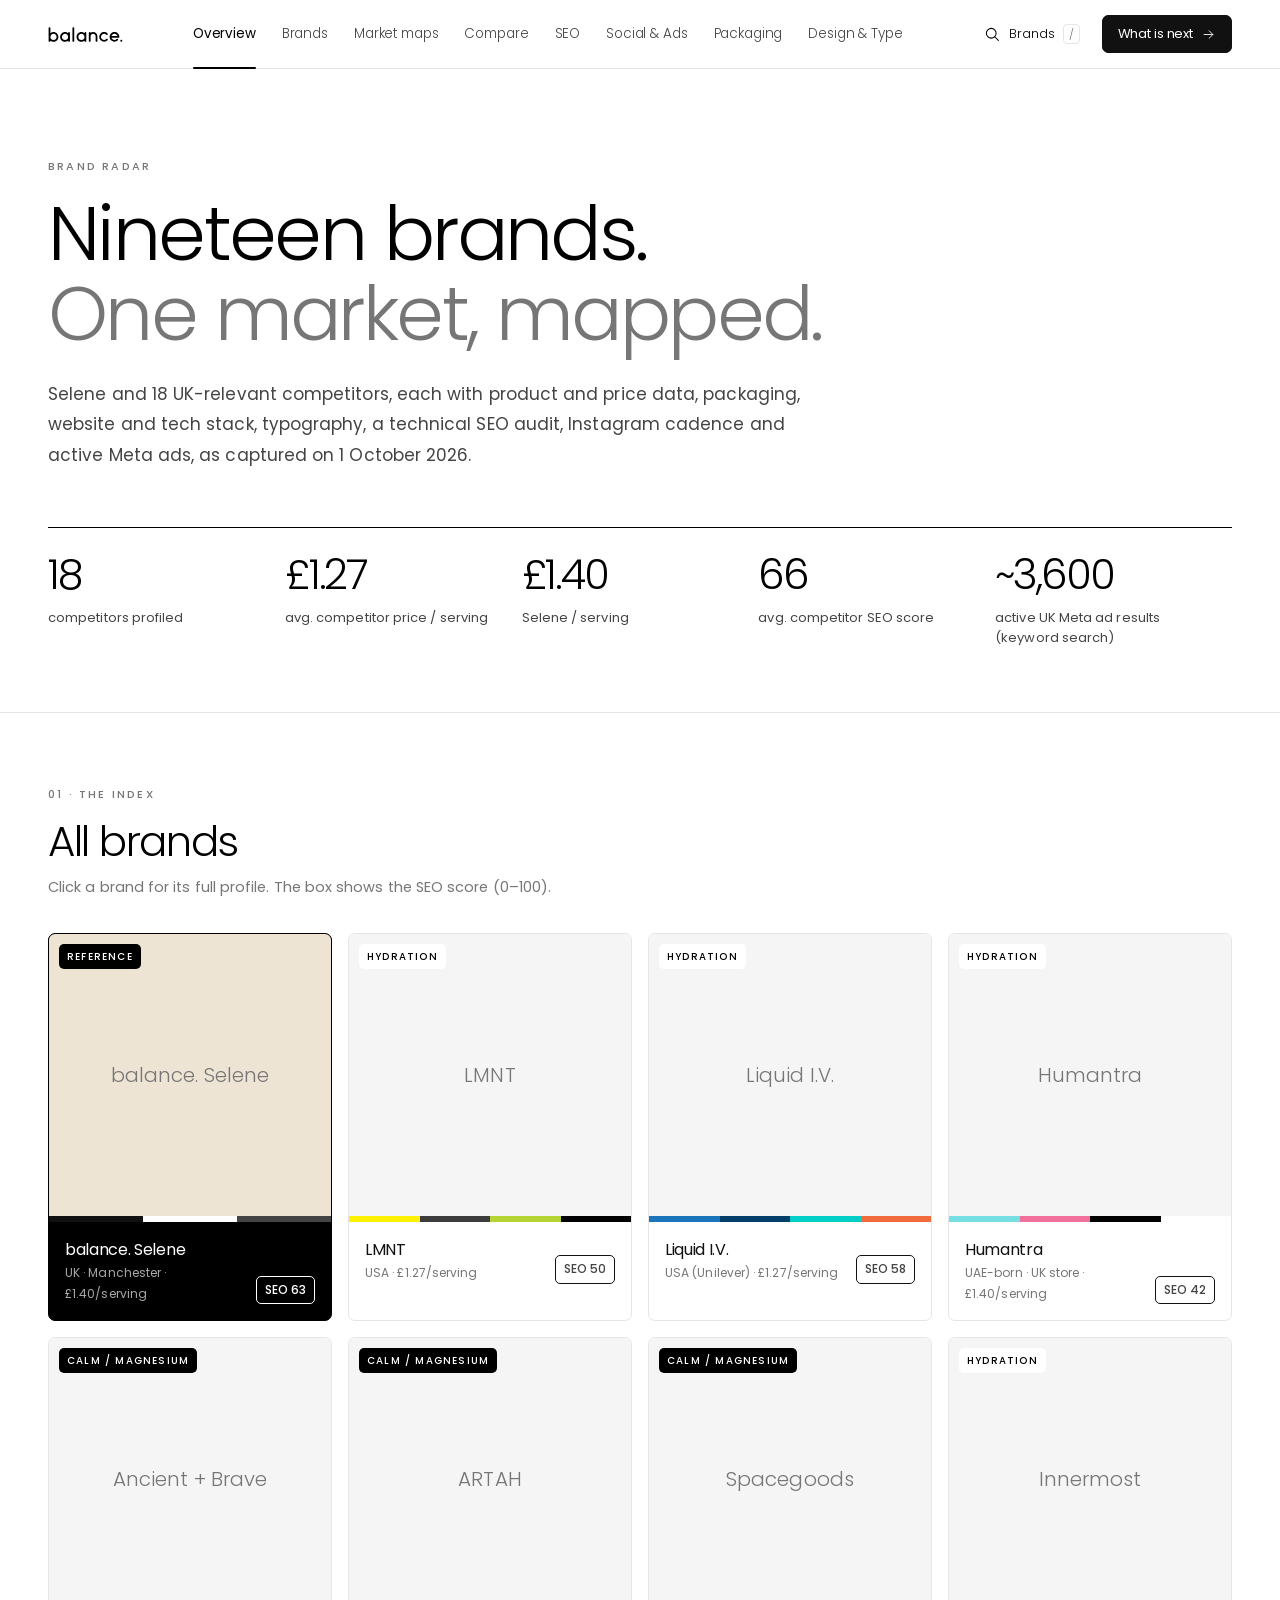
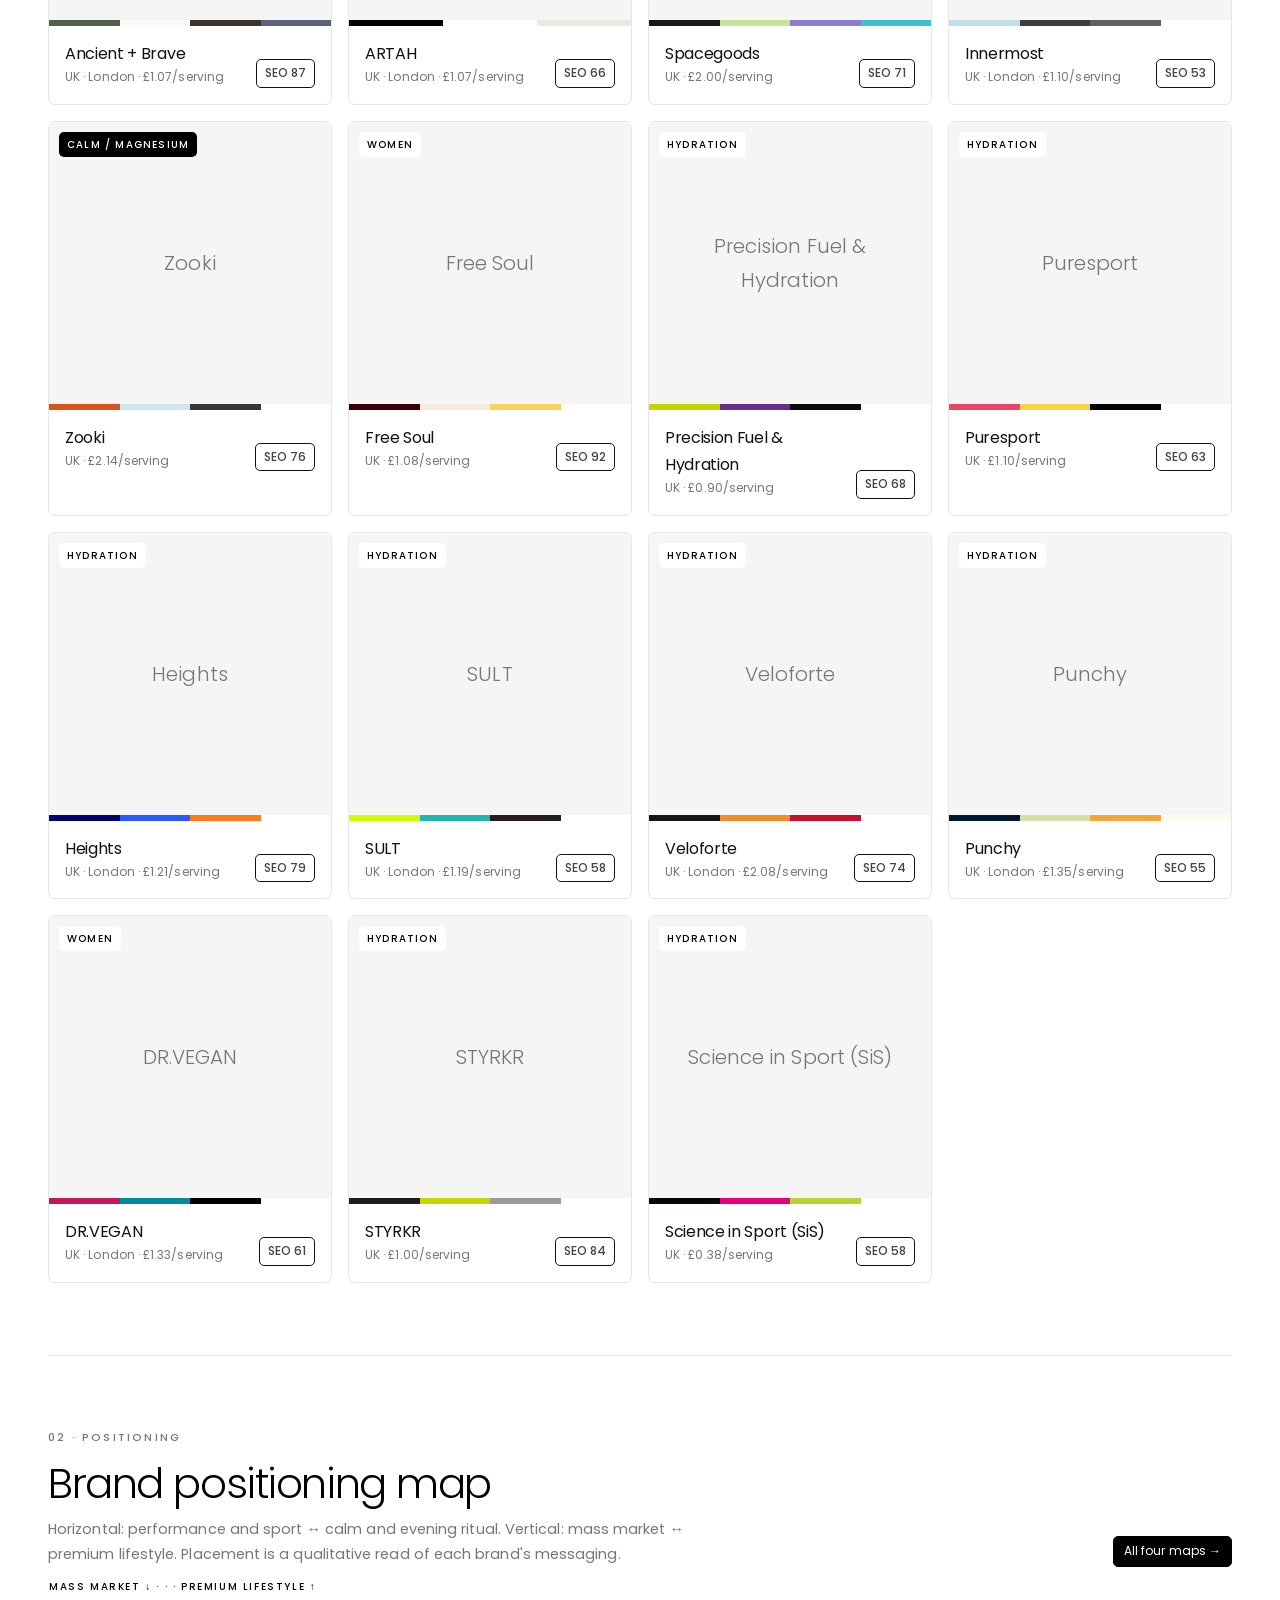
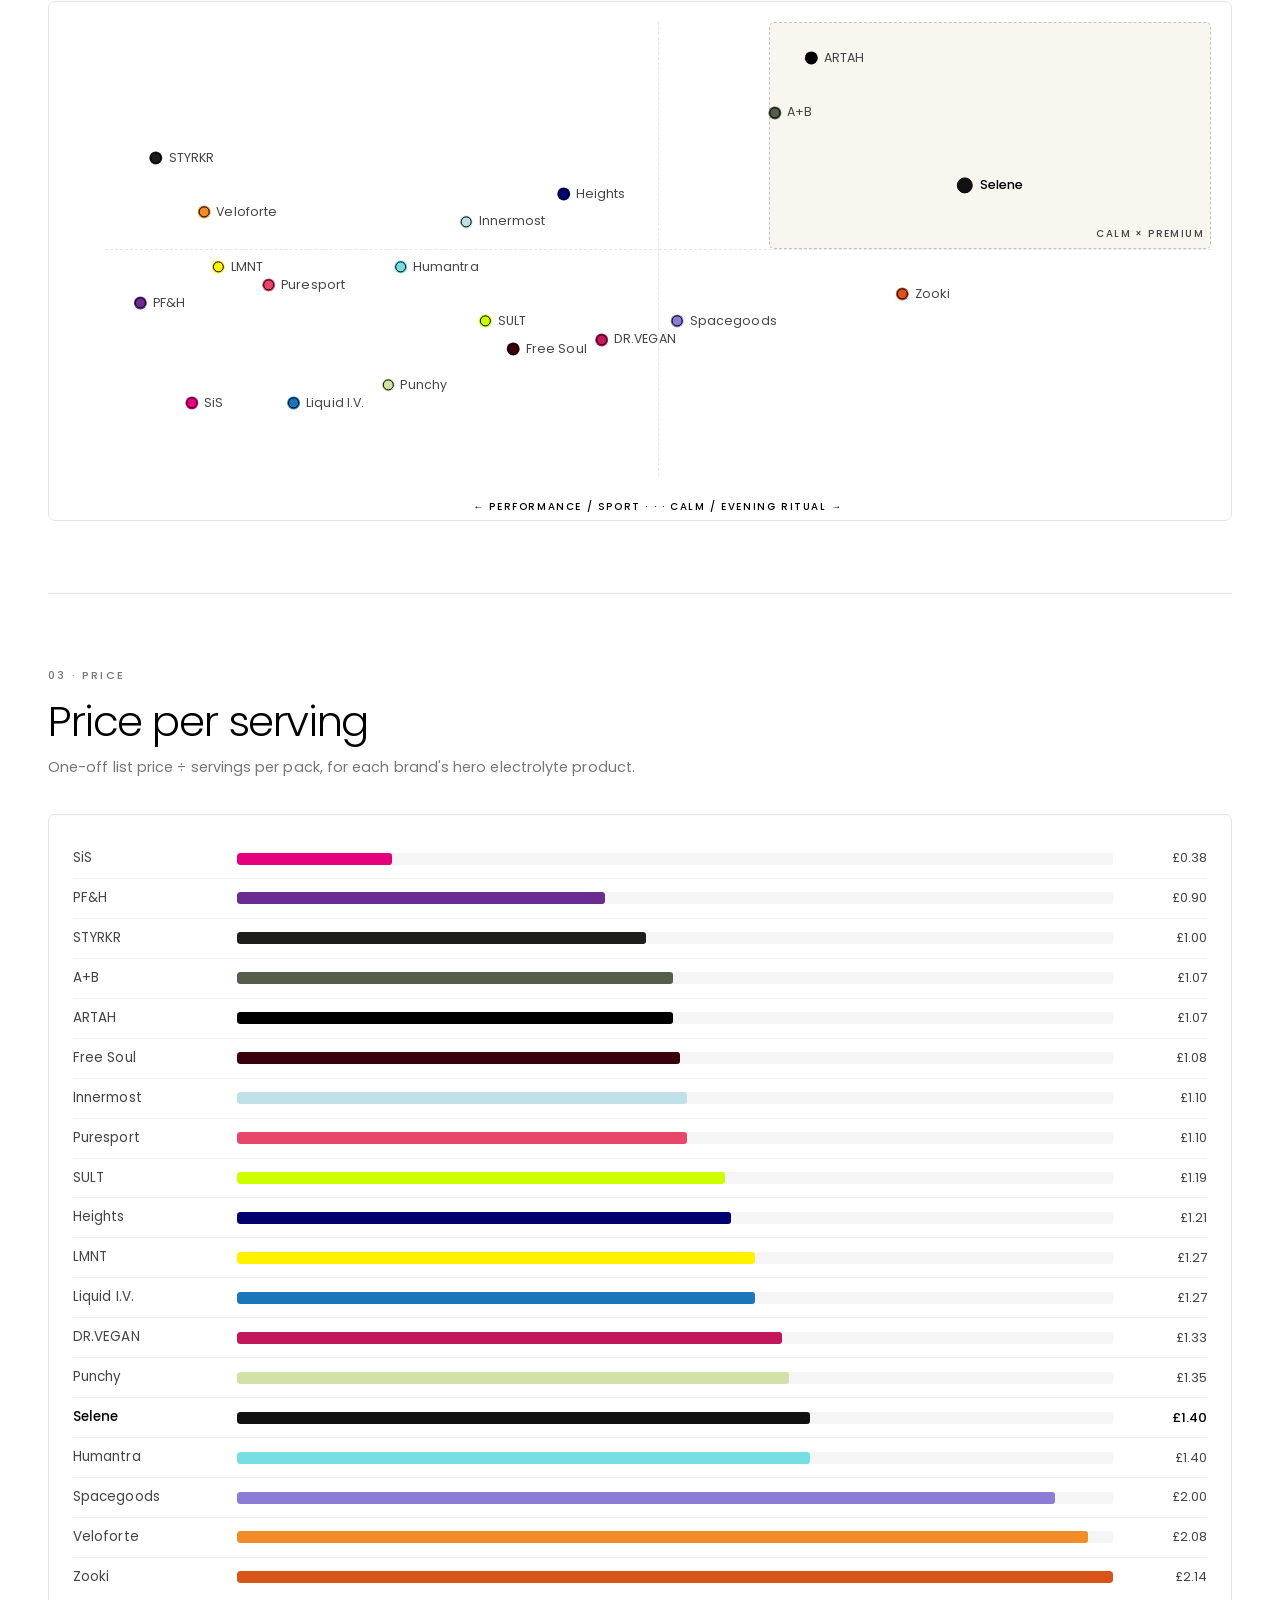
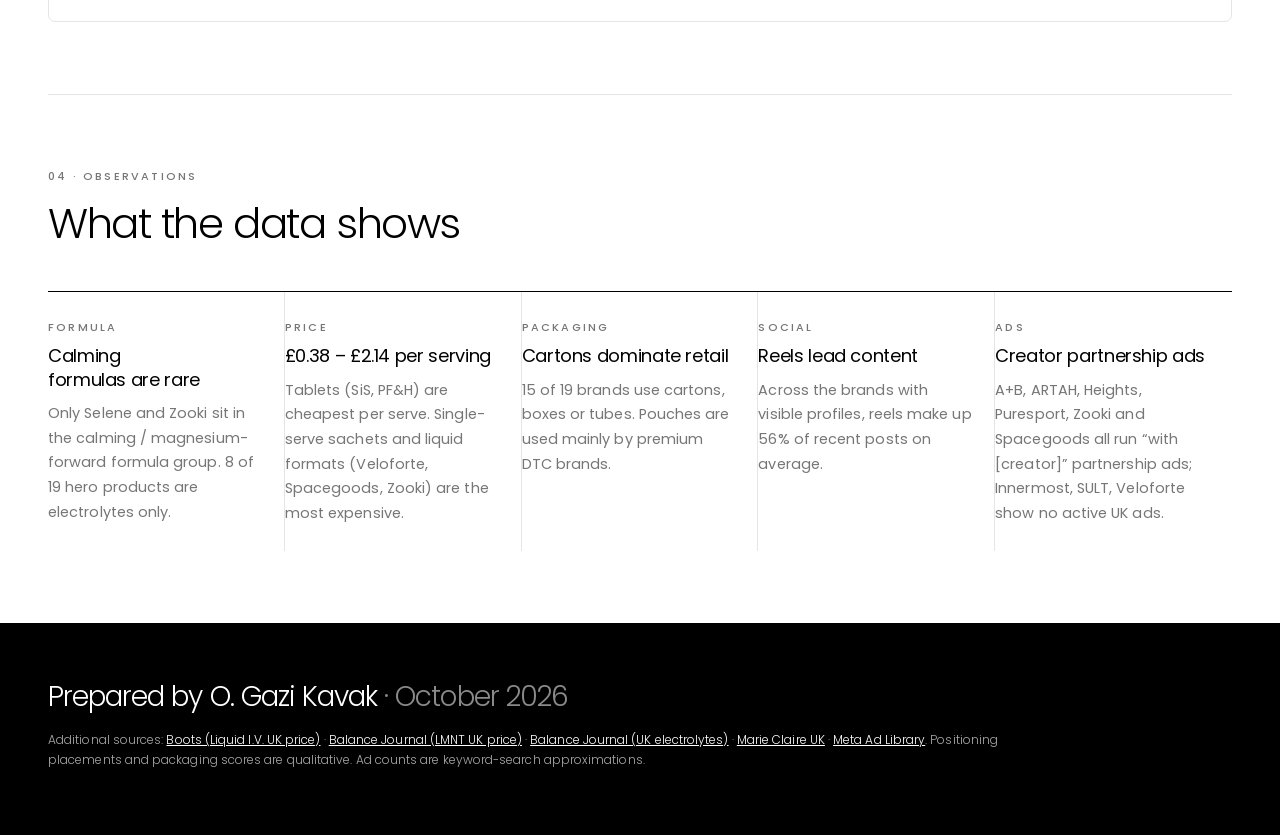
==== index.html @ 52334562 "Add files via upload" ====
<!doctype html>
<html lang="en">
<head>
<meta charset="utf-8">
<meta name="viewport" content="width=device-width, initial-scale=1">
<title>Brand Radar · balance.</title>
<meta name="description" content="Brand Radar: 19 UK electrolyte and calm brands profiled across product, price, packaging, SEO, social and design. Prepared by O. Gazi Kavak.">
<meta name="author" content="O. Gazi Kavak">
<meta name="robots" content="noindex,nofollow">
<meta name="theme-color" content="#000000">
<link rel="icon" href="data:image/svg+xml,%3Csvg xmlns='http://www.w3.org/2000/svg' viewBox='0 0 32 32'%3E%3Crect width='32' height='32' rx='7' fill='%23000'/%3E%3Ctext x='16' y='22' font-family='Poppins,Arial,sans-serif' font-size='17' font-weight='300' fill='%23fff' text-anchor='middle'%3Eb.%3C/text%3E%3C/svg%3E">
<link rel="preconnect" href="https://fonts.googleapis.com">
<link rel="preconnect" href="https://fonts.gstatic.com" crossorigin>
<link href="https://fonts.googleapis.com/css2?family=Inter+Tight:wght@300;400;500;600;700&family=JetBrains+Mono:wght@400;600&family=Fraunces:opsz,wght@9..144,300;9..144,400&family=Poppins:wght@300;400;500;600&family=Montserrat:wght@800&family=Inter:wght@300;400;700&family=Space+Mono:wght@700&family=Asul&family=Nunito+Sans:wght@400&family=Space+Grotesk:wght@400;600&family=Work+Sans:wght@400&family=Bebas+Neue&family=Figtree:wght@400;700&family=DM+Sans:wght@400&family=Archivo:wght@800&family=Outfit:wght@600&family=Arima:wght@700&display=swap" rel="stylesheet">
<link rel="stylesheet" href="site.css">
</head>
<body>
<div class="top"><div class="wrap">
  <a class="logo" href="#/" aria-label="balance. Brand Radar"><svg class="blogo" viewBox="0 0 107 30" xmlns="http://www.w3.org/2000/svg" role="img" aria-label="balance."><g fill="currentColor"><path d="M14.84,18.46c0,3.85-3.13,6.98-6.98,6.98-1.68,0-3.22-.6-4.43-1.59v.31c0,.7-.57,1.28-1.28,1.28s-1.28-.57-1.28-1.28v-5.7h0V5.84c0-.7.57-1.27,1.28-1.27s1.28.57,1.28,1.27v7.23c1.2-.99,2.75-1.59,4.43-1.59,3.85,0,6.98,3.13,6.98,6.98ZM12.29,18.46c0-2.44-1.99-4.43-4.430-4.43s-4.42,1.98-4.43,4.42h0c0,2.45,1.99,4.43,4.43,4.43s4.43-1.99,4.43-4.43Z"/><path d="M31.34,18.46s0,0,0,0v5.69c0,.7-.57,1.28-1.28,1.28s-1.27-.57-1.27-1.28v-.31c-1.21.99-2.75,1.59-4.43,1.59-3.85,0-6.98-3.13-6.98-6.98s3.13-6.98,6.98-6.98c1.68,0,3.22.6,4.42,1.59v-.31c0-.7.57-1.28,1.28-1.28s1.28.57,1.28,1.28v5.69h0ZM28.79,18.45c0-2.44-1.99-4.42-4.42-4.42s-4.43,1.98-4.43,4.43,1.99,4.43,4.43,4.43,4.42-1.98,4.42-4.42h0Z"/><path d="M37.48,5.86v18.3c0,.71-.57,1.28-1.28,1.28s-1.28-.57-1.28-1.28V5.86c0-.7.57-1.28,1.28-1.28s1.28.57,1.28,1.28Z"/><path d="M54.73,18.46s0,0,0,0v5.69c0,.7-.57,1.28-1.27,1.28s-1.28-.57-1.28-1.28v-.31c-1.21.99-2.75,1.59-4.43,1.59-3.85,0-6.98-3.13-6.98-6.98s3.13-6.98,6.98-6.98c1.68,0,3.22.6,4.42,1.59v-.31c0-.7.57-1.28,1.28-1.28s1.28.57,1.28,1.28v5.69h0ZM52.18,18.45c0-2.44-1.99-4.42-4.42-4.42s-4.43,1.98-4.43,4.43,1.99,4.43,4.43,4.43,4.42-1.98,4.42-4.42h0Z"/><path d="M70.6,17.62v6.54c0,.7-.57,1.28-1.28,1.28s-1.27-.57-1.27-1.28v-6.54c0-1.98-1.61-3.59-3.59-3.59s-3.59,1.61-3.59,3.59v6.54c0,.71-.57,1.28-1.28,1.28s-1.280-.57-1.28-1.28v-11.4c0-.7.57-1.27,1.28-1.27s1.21.52,1.27,1.18c1.01-.74,2.25-1.18,3.6-1.18,3.39,0,6.14,2.75,6.14,6.14Z"/><path d="M85.08,23.39c-1.36,1.36-3.15,2.04-4.93,2.04s-3.57-.68-4.93-2.04c-2.72-2.72-2.72-7.15,0-9.87,1.32-1.32,3.07-2.04,4.93-2.04s3.62.73,4.93,2.05c.5.5.5,1.31,0,1.8-.5.5-1.31.5-1.8,0-.84-.84-1.95-1.3-3.13-1.3s-2.29.46-3.13,1.3c-1.73,1.73-1.73,4.53,0,6.26s4.53,1.73,6.26,0c.5-.5,1.3-.5,1.8,0s.5,1.31,0,1.8Z"/><path d="M101.96,18.46c0,.7-.57,1.28-1.27,1.28h-9.94c.2.68.57,1.32,1.11,1.85,1.73,1.73,4.53,1.73,6.26,0,.5-.5,1.3-.5,1.8,0,.5.5.5,1.3,0,1.8-1.36,1.36-3.15,2.04-4.93,2.04s-3.57-.68-4.93-2.04c-1.33-1.33-2.01-3.08-2.04-4.83,0-.03,0-.07,0-.1s0-.07,0-.1c.03-1.75.71-3.5,2.04-4.83,2.72-2.72,7.15-2.72,9.87,0,1.32,1.32,2.04,3.07,2.04,4.93ZM99.23,17.19c-.21-.69-.58-1.33-1.11-1.85-1.73-1.73-4.53-1.73-6.26,0-.54.54-.9,1.18-1.11,1.85h8.48Z"/><path d="M103.35,24.01c0-.76.62-1.380,1.38-1.38s1.38.62,1.38,1.38-.62,1.38-1.38,1.38-1.38-.62-1.38-1.38Z"/></g></svg></a>
  <nav class="menu" id="menu">
    <a href="#/" data-r="home">Overview</a>
    <a href="#/brands" data-r="brands">Brands</a>
    <a href="#/maps" data-r="maps">Market maps</a>
    <a href="#/compare" data-r="compare">Compare</a>
    <a href="#/seo" data-r="seo">SEO</a>
    <a href="#/social" data-r="social">Social &amp; Ads</a>
    <a href="#/packaging" data-r="packaging">Packaging</a>
    <a href="#/design" data-r="design">Design &amp; Type</a>
    <div class="mfoot"><a class="mfind" href="seo-report.html">What is next<svg viewBox="0 0 24 24" fill="none" stroke="currentColor" stroke-width="1.4" stroke-linecap="round" stroke-linejoin="round" aria-hidden="true"><path d="M5 12h14M13 6l6 6-6 6"/></svg></a><p>Prepared by O. Gazi Kavak</p></div>
  </nav>
  <div class="tools">
    <button class="ib" id="findbtn" type="button" aria-label="Find a brand" aria-expanded="false" aria-controls="finder"><svg viewBox="0 0 24 24" fill="none" stroke="currentColor" stroke-width="1.4" stroke-linecap="round" aria-hidden="true"><circle cx="11" cy="11" r="6.5"/><path d="M16 16l4.5 4.5"/></svg><span class="lbl">Brands</span><kbd>/</kbd></button>
    <a class="wn" href="seo-report.html">What is next<svg viewBox="0 0 24 24" fill="none" stroke="currentColor" stroke-width="1.4" stroke-linecap="round" stroke-linejoin="round" aria-hidden="true"><path d="M5 12h14M13 6l6 6-6 6"/></svg></a>
    <button class="ib burger" id="burger" type="button" aria-label="Open menu" aria-expanded="false" aria-controls="menu"><svg class="l" viewBox="0 0 24 24" fill="none" stroke="currentColor" stroke-width="1.4" stroke-linecap="round" aria-hidden="true"><path d="M4 7h16M4 12h16M4 17h16"/></svg><svg class="x" viewBox="0 0 24 24" fill="none" stroke="currentColor" stroke-width="1.4" stroke-linecap="round" aria-hidden="true"><path d="M6 6l12 12M18 6L6 18"/></svg></button>
  </div>
  <div class="finder" id="finder" role="dialog" aria-label="Find a brand" hidden>
    <div class="q"><svg viewBox="0 0 24 24" fill="none" stroke="currentColor" stroke-width="1.4" stroke-linecap="round" aria-hidden="true"><circle cx="11" cy="11" r="6.5"/><path d="M16 16l4.5 4.5"/></svg><input id="findq" type="search" placeholder="Find a brand" autocomplete="off" spellcheck="false" aria-label="Brand name"></div>
    <ul id="findlist"></ul>
  </div>
</div></div>
<main id="app"></main>
<footer class="foot"><div class="wrap">
  <p class="credit" style="margin-top:0">Prepared by O. Gazi Kavak <span>· October 2026</span></p>
  <p style="margin:14px 0 0;color:#aaa;max-width:960px;font-size:12px">Additional sources: <a href="https://www.boots.com/liquid-i-v-hydration-multiplier-electrolyte-powder-mix-tropical-punch-15-sachets-10361502" target="_blank" rel="noopener">Boots (Liquid I.V. UK price)</a> · <a href="https://balancejournal.co/wellness/lmnt-review-uk" target="_blank" rel="noopener">Balance Journal (LMNT UK price)</a> · <a href="https://balancejournal.co/wellness/best-electrolytes-uk" target="_blank" rel="noopener">Balance Journal (UK electrolytes)</a> · <a href="https://www.marieclaire.co.uk/life/health-fitness/electrolytes-benefits" target="_blank" rel="noopener">Marie Claire UK</a> · <a href="https://www.facebook.com/ads/library/" target="_blank" rel="noopener">Meta Ad Library</a>. Positioning placements and packaging scores are qualitative. Ad counts are keyword-search approximations.</p>
</div></footer>
<script>
const BRANDS = [
{
 id:"selene", me:true, name:"balance. Selene", short:"Selene", origin:"UK · Manchester", site:"beinbalance.uk", url:"https://beinbalance.uk/products/selene",
 cats:["calm","women"], tier:"Premium lifestyle", tagline:"Helping you be in balance through your mind, body and nutrition.",
 positioning:"A calming electrolyte: five minerals plus magnesium, L-glycine, chamomile and blue passionflower. Sold alongside lifestyle merch and a Manchester community membership (balanceclub).",
 audience:"Women 22–40, gym, pilates and run-club regulars in Manchester and across the UK who want recovery and better evenings.",
 product:"Selene Electrolytes", flavours:["Summer Berry"], format:"6 g sachets in a stand-up pouch",
 price:28.00, servings:20, subPrice:22.40, subNote:"Subscribe & save 20% (every 2, 4 or 8 weeks). Free delivery on subscriptions.",
 entry:"No trial pack",
 formula:["Magnesium bisglycinate 135 mg","L-glycine 1,250 mg","Chamomile extract 800 mg","Blue passionflower extract 200 mg","Pink Himalayan salt, potassium chloride, calcium bisglycinate"],
 claims:["Vegan","Gluten-free","Non-GMO","Made in the UK","No artificial flavours","No salty aftertaste"],
 sweetener:"Not stated on page",
 img:"https://cdn.shopify.com/s/files/1/0950/1022/6523/files/front_pouch3.png?width=900",
 pack:"Matte black stand-up pouch with a small white lowercase “balance.” wordmark. Monochrome, minimal, single SKU. Elegant but close to ARTAH's black pouch on shelf and in feeds.",
 packTags:["Pouch","Black","Minimal","Single flavour"],
 webTone:"Clean white storefront, black “Subscribe & Save” CTA, lifestyle photography, community (balanceclub) and blog content. Everything set in Poppins.",
 palette:["#111111","#FFFFFF","#444444"],
 fh:{real:"Poppins",prev:"Poppins",w:600,lic:"Google Fonts (free)"}, fb:{real:"Poppins",prev:"Poppins",w:400,lic:"Google Fonts (free)"},
 platform:"Shopify", apps:["Klaviyo","Judge.me","Gorgias","Rebuy","Growave","Tidio","GTM","TikTok pixel","Pinterest tag","Klarna","Shop Pay"],
 social:["Instagram @balanceclubuk","TikTok @balanceclubuk"],
 nav:["Products","balanceclub."], offers:["Subscribe & Save","Sign up to get 20% OFF","Free delivery on subscription orders"],
 x:80,y:64,
 seo:{
  home:{title:"balance. – Balance",desc:"Helping you be in balance through your mind, body and nutrition. Shop Selene Electrolytes, premium bottles and accessories at balance.",h1:[""],h2n:9,canonical:true,og:3,tw:true,ld:[],hreflang:[],lang:"en",img:102,alt:3,words:640},
  pdp:{url:"/products/selene",title:"Selene Electrolytes – Balance",desc:"Selene is a one of a kind electrolyte mineral blend with chamomile, blue passionflower, magnesium and l-glycine.  Each sachet provides you with essential minerals along with chamomile and blue passionflower. Our key ingredient, magnesium, supports your nervous system, recovery, and electrolyte balance.  Made in the UK",h1:["Selene Electrolytes"],h2n:11,ld:["Product"],rating:null,faq:false,img:111,alt:0,words:2351},
  sitemap:{products:10,collections:2,pages:38,blog:107}, blogPaths:["/blogs/articles"]
 },
 well:["107 blog URLs (more than Humantra, LMNT or Spacegoods)","Perfect image alt coverage on the product page","Product schema present","Distinct formula story (calm and evening)"],
 weak:["Homepage title is just “balance. – Balance”: no keyword","Homepage H1 is empty","Product meta description is around 310 characters (gets cut at about 155)","No review stars in schema, so no star ratings in Google","No FAQ schema, no Organization schema"]
},
{
 id:"lmnt", name:"LMNT", short:"LMNT", origin:"USA", site:"drinklmnt.com", url:"https://drinklmnt.com/products/lmnt-recharge-electrolyte-drink",
 cats:["hydration"], tier:"Performance / keto", tagline:"Everything you need & nothing you don't.",
 positioning:"Zero-sugar, high-sodium (1,000 mg) electrolyte mix born in the keto/paleo and endurance community. Science-led, myth-busting tone (“More salt, not less”).",
 audience:"Low-carb eaters, endurance athletes, sauna and fasting crowd; skews male, data-driven.",
 product:"LMNT Recharge", flavours:["Citrus Salt","Raw Unflavoured","Watermelon Salt","Raspberry Salt","Orange Salt","Lemon Habanero","Mango Chili","Chocolate Salt","Grapefruit Salt"], format:"Stick packs in a carton (30 count)",
 price:37.99, servings:30, subPrice:null, subNote:"UK: sold via Amazon UK and Healf (no UK storefront). US: $45 / 30, subscription available.",
 entry:"Free sample pack (pay shipping), US promotions",
 formula:["Sodium 1,000 mg","Potassium 200 mg","Magnesium 60 mg"],
 claims:["Zero sugar","No artificial ingredients","Keto / paleo friendly","Gluten-free"],
 sweetener:"Stevia (flavoured versions)",
 img:"https://res.cloudinary.com/drinklmnt/image/upload/f_auto,q_auto,w_900/v1759900501/lmnt-citrus-salt-30ct-box_ux0v3u.webp",
 pack:"Charcoal-grey carton with stick packs. The front is a data panel with huge mg figures for sodium, potassium and magnesium. Each flavour gets one neon accent. Reads like a lab product, not a lifestyle one.",
 packTags:["Carton","Stick packs","Data-led","Flavour-coded"],
 webTone:"Bold Gotham headlines, neon-yellow “Get Yours” CTA, education first (Our Story, Formulation, Science, Recipes). Headless custom build.",
 palette:["#FFF200","#3C3C3C","#B5D334","#000000"],
 fh:{real:"Gotham SSm Bold",prev:"Montserrat",w:800,lic:"Licensed (Hoefler&Co)",sim:true}, fb:{real:"Inter",prev:"Inter",w:400,lic:"Google Fonts (free)"},
 platform:"Custom / headless", apps:["Klaviyo","Recharge","GTM"],
 social:["Instagram @drinklmnt","X @drinklmnt","Facebook"],
 nav:["Our Story","Formulation","Science","Recipes","Get Yours"], offers:["Free sample pack (US)"],
 x:12,y:46,
 seo:{
  home:{title:"LMNT | Zero Sugar Electrolytes | Paleo-Keto Friendly Hydration",desc:"An electrolyte drink mix with everything you need & nothing you don't. No sugar. No artificial ingredients. No fillers. LMNT kickstarts your day, suppor...",h1:[],h2n:10,canonical:true,og:2,tw:false,ld:["Organization"],hreflang:[],lang:"en",img:49,alt:2,words:601},
  pdp:{url:"/products/lmnt-recharge-electrolyte-drink",title:"LMNT - The Best Electrolyte Drink Mix Ever | Zero Sugar Electrolytes | Paleo-Keto Friendly Hydration",desc:"A tasty electrolyte drink mix with everything you need and nothing you don't... yes, that means lots of salt and zero sugar.",h1:["LMNT Zero-Sugar Electrolytes"],h2n:3,ld:["BreadcrumbList","Organization","Product"],rating:null,faq:false,img:22,alt:15,words:805},
  sitemap:{products:null,collections:null,pages:null,blog:null,total:17}, blogPaths:[]
 },
 well:["Keyword-rich homepage title (zero sugar, electrolytes, keto)","Product + Breadcrumb schema","Huge brand search demand and press coverage, so off-page authority does the work"],
 weak:["No H1 on homepage","Product title is 99 characters (cut in Google)","Homepage meta description truncated with “...” in the source","Only 17 URLs in sitemap.xml, so a thin indexable footprint","No UK site, so no UK-specific ranking signals"]
},
{
 id:"liquidiv", name:"Liquid I.V.", short:"Liquid I.V.", origin:"USA (Unilever)", site:"liquid-iv.com", url:"https://www.liquid-iv.com/",
 cats:["hydration"], tier:"Mass market", tagline:"Clinically demonstrated to hydrate faster than water alone.",
 positioning:"Category leader in mass retail. “Hydration Multiplier” with Cellular Transport Technology (glucose and sodium). Big flavour range, celebrity and TikTok marketing.",
 audience:"Broad mainstream: hangovers, travel, festivals, everyday hydration. Bought in supermarkets and pharmacies.",
 product:"Hydration Multiplier", flavours:["Lemon Lime","Strawberry Lemonade","Tropical Punch","Passion Fruit","Cotton Candy","+ more"], format:"Stick packs in a carton (UK: 15)",
 price:19.00, servings:15, subPrice:null, subNote:"UK price at Boots (£19 / 15 sachets). Also at Tesco and Amazon UK. The US Sleep Multiplier contains melatonin and does not appear in UK channels.",
 entry:"Single sticks and multipacks at retail",
 formula:["Sodium, potassium, glucose (Cellular Transport Technology)","Vitamins C, B3, B5, B6, B12"],
 claims:["3× electrolytes of leading sports drink","Faster hydration than water alone","Non-GMO"],
 sweetener:"Sugar (cane sugar and dextrose) plus stevia",
 img:"https://boots.scene7.com/is/image/Boots/10361502?id=-Klmv1&fmt=jpg&wid=900&hei=900",
 pack:"Bright, high-saturation carton with fruit illustration on the bottom band and big claim lock-ups (“Fast hydration”). Built to win at arm's length on a supermarket shelf.",
 packTags:["Carton","Stick packs","Claims-led","Retail shelf"],
 webTone:"Navy text with turquoise accents, Chromatic font family, promo-heavy (bundles, membership, free shipping thresholds). Very short product pages.",
 palette:["#1B75BB","#003F6A","#01CEC7","#F26B3A"],
 fh:{real:"Chromatic Compact",prev:"Bebas Neue",w:400,lic:"Licensed",sim:true}, fb:{real:"Arial / Chromatic Pro",prev:"Inter",w:400,lic:"System / licensed",sim:true},
 platform:"Shopify (headless front-end)", apps:["Klaviyo","Yotpo","Attentive","Hotjar","GTM","Meta pixel","TikTok pixel","Pinterest tag"],
 social:["Instagram @liquidiv","TikTok @liquidiv","Facebook","YouTube"],
 nav:["Shop","Membership","Bundles"], offers:["Free shipping over $40 (US)","Subscribe now","Bundle now"],
 x:20,y:16,
 seo:{
  home:{title:"Liquid I.V.",desc:"Clinically demonstrated to hydrate faster than water alone, Liquid I.V. is a great-tasting electrolyte drink mix for everyday hydration in original and ...",h1:[],h2n:15,canonical:true,og:2,tw:false,ld:["Organization","WebSite","WebPage","BreadcrumbList"],hreflang:[],lang:"en",img:21,alt:10,words:368},
  pdp:{url:"/products/lemon-lime-hydration-multiplier",title:"Lemon Lime Electrolyte Powder Sticks | Liquid I.V.",desc:"Liquid I.V.'s Lemon Lime Hydration Multiplier: 16 single-serve sticks of electrolyte powder with 3x the electrolytes of the leading sports drink.",h1:["Lemon Lime Hydration Multiplier®","FASTER HYDRATION THAN WATER ALONE"],h2n:3,ld:["Organization","WebSite","BreadcrumbList","Product"],rating:null,faq:false,img:57,alt:2,words:327},
  sitemap:{products:151,collections:36,pages:48,blog:383}, blogPaths:["/blogs/…"]
 },
 well:["One product page per flavour, each targeting “[flavour] electrolyte powder sticks”","Rich site-wide schema (Organization, WebSite, WebPage, Breadcrumb)","383 article URLs","Strong product titles with keyword + format"],
 weak:["Homepage title is only the brand name","No homepage H1","Very thin product copy (about 330 words)","Truncated meta description in the source"]
},
{
 id:"humantra", name:"Humantra", short:"Humantra", origin:"UAE-born · UK store", site:"humantra.co.uk", url:"https://humantra.co.uk/",
 cats:["hydration"], tier:"Lifestyle hydration", tagline:"Electrolytes for the race. The human race.",
 positioning:"Clean, colourful daily hydration with a huge flavour wheel. Plant-based, non-GMO, “non gut-disrupting”. Pitched at everyday wellness, not just sport.",
 audience:"Urban wellness consumers 25–40, gym and office; strong in the Middle East, growing in the UK.",
 product:"Electrolyte sachets", flavours:["Carbon Grape","Pineapple","Raspberry Lemonade","Apricot","Berry Pomegranate","Black Cherry","Elderberry","Himalayan Lime","Lychee","Mango"], format:"Sachets in a carton (20 count)",
 price:28.00, servings:20, subPrice:16.80, subNote:"40% off first subscription order, 20% off thereafter. Free shipping over £75.",
 entry:"12-sachet variety pack £20",
 formula:["Sodium, potassium, magnesium, calcium, zinc","Himalayan pink salt","Vitamins (B, C)","19 ingredients total"],
 claims:["Sugar-free","Plant-based","Non-GMO","Gluten-free","Non gut-disrupting"],
 sweetener:"Stevia",
 img:"https://cdn.shopify.com/s/files/1/0780/6540/2177/files/Humantra_Packshot_RaspberryLemonade_ENG.png?width=900",
 pack:"Pastel carton with a flavour-coloured sachet front. Monospaced, technical typography and a strong colour per flavour, so the range reads as a collectible system.",
 packTags:["Carton","Sachets","Flavour system","Mono type"],
 webTone:"White site, mono uppercase headlines (GT Pressura Mono), turquoise CTAs, flavour picker as the hero. Bundle builder and an aggressive subscription offer.",
 palette:["#75DFE3","#F2709C","#000000","#FFFFFF"],
 fh:{real:"GT Pressura Mono Bold",prev:"Space Mono",w:700,lic:"Licensed (Grilli Type)",sim:true}, fb:{real:"Akzidenz-Grotesk Light",prev:"Inter",w:300,lic:"Licensed (Berthold)",sim:true},
 platform:"Shopify", apps:["Klaviyo","Recharge","Skio","Okendo","Trustpilot","Gorgias","Hotjar","GTM","Meta pixel","TikTok pixel"],
 social:["Instagram @humantra","TikTok @humantra"],
 nav:["Flavours","Build your own bundle","Subscribe and Save 40%","Bottles","Help & Support"], offers:["Get 40% off your first subscription","20% off every order after","Free shipping on orders over £75"],
 x:30,y:46,
 seo:{
  home:{title:"Humantra | Electrolytes For The Race. The Human Race. – Humantra UK",desc:"We're a global supplements brand on a mission to put thriving health within reach for everyone. We'll help you recharge and perform at your highest potential every day, starting with our 100% clean and highly effective electrolyte formula. Plant-based | Non GMO | Gluten Free | Non Gut-Disrupting",h1:["Humantra UK","STARTER PACK"],h2n:10,canonical:true,og:3,tw:true,ld:["Organization","invalid"],hreflang:[],lang:"en",img:91,alt:63,words:441},
  pdp:{url:"/products/raspberry-lemonade",title:"Raspberry Lemonade – Humantra UK",desc:"Sweet, juicy raspberry with a refreshing lemon zing. A plant based, sugar free electrolyte drink carefully crafted to meet your everyday hydration needs. Hydration that works harder and tastes better.",h1:["Raspberry Lemonade"],h2n:6,ld:["Organization","Product"],rating:null,faq:false,img:87,alt:80,words:1337},
  sitemap:{products:13,collections:13,pages:24,blog:9}, blogPaths:[]
 },
 well:["Organization + Product schema","Flavour-per-page structure","Strong conversion offers"],
 weak:["Product titles have no keyword (“Raspberry Lemonade – Humantra UK”)","Two H1s on homepage","One broken JSON-LD block on homepage","92% of product images lack alt text","Almost no blog (9 URLs)"]
},
{
 id:"ab", name:"Ancient + Brave", short:"A+B", origin:"UK · London", site:"ancientandbrave.earth", url:"https://ancientandbrave.earth/products/true-hydration-pouch",
 cats:["hydration","calm"], tier:"Premium natural", tagline:"Sustainability · Purity · Potency.",
 positioning:"Premium natural supplements (collagen-led) with a ritual, earthy aesthetic. True Hydration is coconut-water based and unsweetened. Also sells True Magnesium+ separately.",
 audience:"Affluent wellness-minded women 30–50; Waitrose, Selfridges and Planet Organic shoppers.",
 product:"True Hydration", flavours:["Coconut (natural)"], format:"Powder: glass jar or recyclable refill pouch (180 g)",
 price:32.00, servings:30, subPrice:25.60, subNote:"Subscribe & save 20%. Free UK delivery over £40. 3-pack about 90 servings for £86.40.",
 entry:"10 × sachets £16",
 formula:["Coconut water powder","Himalayan salt","Magnesium, potassium, calcium","8 ingredients"],
 claims:["No sweeteners","Vegan","Natural","30-day confidence guarantee"],
 sweetener:"None",
 img:"https://cdn.shopify.com/s/files/1/2236/1665/files/A_B_True_Hydration_Pouch_VG_1.png?width=900",
 pack:"Matte slate pouch or amber glass jar with a fine serif wordmark. Earthy, apothecary-like premium, closest to the “calm ritual” aesthetic Selene is reaching for.",
 packTags:["Pouch / jar","Serif","Earthy","Refill"],
 webTone:"Cream background, olive-green CTAs, Asul serif headlines and Nexa body. Editorial, slow, ritual language (“Take a moment to reset”). Shop by health goal plus a quiz.",
 palette:["#535F4A","#FAFAF7","#3B332D","#5A6178"],
 fh:{real:"Asul",prev:"Asul",w:400,lic:"Google Fonts (free)"}, fb:{real:"Nexa Book",prev:"Nunito Sans",w:400,lic:"Licensed (Fontfabric)",sim:true},
 platform:"Shopify", apps:["Klaviyo","Recharge","Yotpo","Trustpilot","Gorgias","Hotjar","GTM","Meta pixel","TikTok pixel","Pinterest tag","Afterpay","Klarna"],
 social:["Instagram","Facebook","Pinterest","LinkedIn"],
 nav:["All Products","Bestsellers","Curated Bundles","Collagen","True Creatine+","Take our quiz"], offers:["20% off","Free delivery over £40","Free UK delivery"],
 x:62,y:80,
 seo:{
  home:{title:"ANCIENT + BRAVE - Sustainability Purity Potency",desc:"High performance products designed to rejuvenate your body, upgrade your cognitive and physical performance and enhance your natural beauty.",h1:["Collagen you can trust","Take a Moment to Reset","GET 15% OFF"],h2n:13,canonical:true,og:3,tw:true,ld:["WebSite","OnlineStore"],hreflang:["en-GB","en-US","de","es","x-default"],lang:"en",img:92,alt:16,words:1053},
  pdp:{url:"/products/true-hydration-pouch",title:"True Hydration Pouch - Natural Electrolyte Powder Refill Pack",desc:"Inspired by the natural electrolytes found in coconut water, this intelligent formula combines key minerals crafted for rapid rehydration.",h1:["True Hydration","30 Day Confidence Guarantee","Take a Moment to Reset"],h2n:19,ld:["Product","WebSite","OnlineStore"],rating:{v:4.8,n:452},faq:false,img:101,alt:9,words:4514},
  sitemap:{products:107,collections:31,pages:76,blog:308}, blogPaths:["/blogs/news","/blogs/nutrition-tables"]
 },
 well:["Review stars in Product schema (4.8 from 452 reviews)","Keyword-led product title (“Natural Electrolyte Powder”)","International hreflang (GB, US, DE, ES)","Deep product page (about 4,500 words)","308 blog URLs and nutrition tables"],
 weak:["Homepage title is a slogan, not a keyword","Three H1s on homepage and on the product page","No FAQ schema"]
},
{
 id:"artah", name:"ARTAH", short:"ARTAH", origin:"UK · London", site:"artah.co", url:"https://artah.co/products/cellular-hydration",
 cats:["hydration","women","calm"], tier:"Premium science-led", tagline:"Science-backed systems for real, lasting change.",
 positioning:"Premium, practitioner-led supplements and programmes for women. Sells by need state (Energy, Sleep + Recovery, Hormone Health). Heavy press and expert endorsement.",
 audience:"Affluent women 30–50, health-literate, London-centric; Vogue / Tatler readers.",
 product:"Cellular Hydration", flavours:["Natural"], format:"Powder in a pouch (30-day)",
 price:32.00, servings:30, subPrice:null, subNote:"3-month supply £96. Sleep Support Duo bundle £47.60 (Sleep Tonic + Magnesium). Free UK delivery over £50.",
 entry:"Starter kits",
 formula:["Electrolytes","Botanicals for energy, focus, collagen production and gut health"],
 claims:["No sugar","No sweeteners","Science-backed","Practitioner formulated"],
 sweetener:"None",
 img:"https://cdn.shopify.com/s/files/1/0603/1605/7824/files/CELLULAR_HYDRATION_bcf27312-fb17-43cf-bb82-09e6c9f7ad43.png?width=900",
 pack:"Matte black pouch with a widely-spaced white wordmark, shown next to press badges (Vogue, Tatler). The most direct visual competitor to Selene.",
 packTags:["Pouch","Black","Luxury","Press-led"],
 webTone:"Black and white editorial: TWK Lausanne grotesk headlines with Rhymes serif body. Shop by need, expert panel, consultations. Feels like a magazine.",
 palette:["#000000","#FFFFFF","#EDE8E0"],
 fh:{real:"TWK Lausanne",prev:"Inter Tight",w:600,lic:"Licensed (Weltkern)",sim:true}, fb:{real:"Rhymes Text",prev:"Fraunces",w:300,lic:"Licensed",sim:true},
 platform:"Shopify", apps:["Klaviyo","Yotpo","Reviews.io","Stamped","Trustpilot","GTM","TikTok pixel","Shop Pay"],
 social:["Instagram @artahhealth","TikTok @artahhealth"],
 nav:["Energy + Metabolism","Fitness + Recovery","Sleep + Recovery","Hormone Health","Skin + Beauty","Bestsellers","Starter Kits","Bundle + Save"], offers:["Free UK delivery over £50","Unlock 15% off"],
 x:66,y:92,
 seo:{
  home:{title:"ARTAH",desc:"We create science-backed systems for real, lasting change. Our award-winning supplements and nutrition programmes blend cutting edge science with high-quality, natural ingredients to help you see and feel visible changes.",h1:["BALANCE YOUR BLOOD SUGAR, BOOST YOUR ENERGY."],h2n:6,canonical:true,og:2,tw:true,ld:["Organization","WebSite"],hreflang:[],lang:"en",img:268,alt:49,words:1651},
  pdp:{url:"/products/cellular-hydration",title:"Electrolyte Hydration Supplement – Cellular Hydration – ARTAH",desc:"Cellular hydration electrolyte powder with botanicals to support energy, focus, collagen production, and gut health—no sugar or sweeteners.",h1:["Cellular Hydration"],h2n:7,ld:["invalid"],rating:null,faq:false,img:271,alt:32,words:4177},
  sitemap:{products:50,collections:39,pages:34,blog:303}, blogPaths:["/blogs/journal"]
 },
 well:["Keyword-first product title","Clean single H1 on product page","Deep content (about 4,200 words on the product page) and 303 journal URLs","Need-state navigation that matches search intent (“sleep + recovery”)"],
 weak:["Homepage title is just “ARTAH”","Product JSON-LD is invalid, so no Product rich results","Homepage og tags incomplete"]
},
{
 id:"spacegoods", name:"Spacegoods", short:"Spacegoods", origin:"UK", site:"spacegoods.com", url:"https://spacegoods.com/",
 cats:["hydration","calm"], tier:"Gen-Z functional", tagline:"Unlock your full potential.",
 positioning:"Functional “dust” blends (mushroom coffee alternative, hydration, sleep cocoa). Massive review volume and TikTok-native marketing. Astro Dust is a sleep hot chocolate.",
 audience:"Gen Z and young millennials, TikTok, productivity and biohacking curious.",
 product:"Hydro Dust (+ Astro Dust for sleep)", flavours:["Watermelon","Pineapple","Apple Kiwi"], format:"10-sachet box / pouch",
 price:20.00, servings:10, subPrice:null, subNote:"Hydro Dust pouch £19. Astro Dust (sleep) £19 / 30 servings, which is £0.63 per serving.",
 entry:"10-sachet sample box £20, 7-day trial packs",
 formula:["Sodium, potassium, chloride, magnesium","Adaptogens"],
 claims:["No added sugar","Adaptogenic","Natural energy"],
 sweetener:"Stevia",
 img:"https://cdn.shopify.com/s/files/1/0588/9307/4615/files/1_0b43f4ba-5a33-418b-aeaa-1ca7f1323063.png?width=900",
 pack:"Holographic gradient boxes and pouches with a space theme. Playful, shareable and made for unboxing videos.",
 packTags:["Box / pouch","Gradient","Playful","Social-first"],
 webTone:"Modern Gothic everywhere, black CTAs, huge product imagery, review-count social proof, quiz (“Get started”).",
 palette:["#181818","#C7E59A","#8E7BD6","#3FC1C9"],
 fh:{real:"Modern Gothic",prev:"Space Grotesk",w:600,lic:"Licensed",sim:true}, fb:{real:"Modern Gothic",prev:"Space Grotesk",w:400,lic:"Licensed",sim:true},
 platform:"Shopify", apps:["Klaviyo","Loox","Trustpilot","Gorgias","GTM","TikTok pixel","Klarna","Shop Pay"],
 social:["Instagram","TikTok @tryspacegoods","YouTube","X","Facebook"],
 nav:["Get started","Shop all","Reviews","Sale"], offers:["Join our mailing list and get 10% off"],
 x:56,y:34,
 seo:{
  home:{title:"Spacegoods | Unlock Your Full Potential",desc:"Spacegoods | Unlock Your Full Potential All-in-one functional super blends designed to help you feel &amp; perform your best.",h1:["","",""],h2n:19,canonical:true,og:3,tw:true,ld:[],hreflang:["en","nl","en-AU","en-CA","x-default"],lang:"en",img:620,alt:27,words:2019},
  pdp:{url:"/products/hydro-dust-10-sachet-box",title:"Hydro Dust – Samples | Natural Hydration & Energy | Spacegoods",desc:"Sample our bestselling adaptogenic hydration blend. Hydrate, energise &amp; refresh with Hydro Dust. Start your ritual today.",h1:[],h2n:14,ld:["Product"],rating:{v:4.8,n:13686},faq:false,img:614,alt:44,words:6321},
  sitemap:{products:135,collections:66,pages:300,blog:18}, blogPaths:[]
 },
 well:["13,686 reviews in Product schema (4.8★), giving big SERP stars","Extensive international hreflang","Hundreds of landing pages (300 pages, 66 collections)","Very deep product pages (6,300 words)"],
 weak:["Homepage has three empty H1s; product page has no H1","Double-encoded “&amp;” shows in meta descriptions","No homepage schema","Almost no blog (18 URLs)"]
},
{
 id:"innermost", name:"Innermost", short:"Innermost", origin:"UK · London", site:"innermostglobal.com", url:"https://www.innermostglobal.com/products/the-hydrate-blend",
 cats:["hydration"], tier:"Science-led lifestyle", tagline:"Science meets nature.",
 positioning:"Functional blends (protein, hydrate, relax, focus) with science-backed messaging and celebrity investors. Strong UK grocery distribution (Ocado, Boots).",
 audience:"Gym-goers and health-conscious professionals 25–45; retail shoppers.",
 product:"The Hydrate Blend", flavours:["Lemon & Mint","Elderberry","Orange"], format:"Stick sachets in a carton (30 × 4 g)",
 price:33.00, servings:30, subPrice:null, subNote:"Free UK shipping over £40. Multi-currency store (UK, US, EU, AU, CA, ME). Refer and earn £5.",
 entry:"Elderberry 20-sachet box at retailers",
 formula:["Full-spectrum electrolytes","Added vitamins and minerals","Zero sugar, no silica"],
 claims:["Zero sugar","No silica","Science-backed","Vegan"],
 sweetener:"Stevia",
 img:"https://cdn.shopify.com/s/files/1/0011/8502/2045/files/The_Hydrate_Blend_box_elderberry_shadow_1x1_8a3d50b9-ccc9-4b92-b90d-e7e7ca65982a.png?width=900",
 pack:"Pale carton with oversized broken typography (“HYD / RATE”). Graphic, bold and retail-ready, with colour-coded product families.",
 packTags:["Carton","Stick sachets","Typographic","Retail"],
 webTone:"White site, dark-grey CTAs, Jaapokki display and Effra body. Dense, content-rich pages with user trials, consultations and a big insight hub.",
 palette:["#BFE0E6","#3C3D3D","#606060","#FFFFFF"],
 fh:{real:"Jaapokki",prev:"Bebas Neue",w:400,lic:"Free display font",sim:true}, fb:{real:"Effra",prev:"Work Sans",w:400,lic:"Licensed (Dalton Maag)",sim:true},
 platform:"Shopify", apps:["Klaviyo","Recharge","Skio","Judge.me","LoyaltyLion","Gorgias","Tidio","Hotjar","GTM","Meta pixel","TikTok pixel","Pinterest tag","Klarna"],
 social:["Instagram @liveinnermost","TikTok","YouTube","Pinterest","X","Facebook"],
 nav:["Shop","Consultation (free)","Insight","About Us","Refer, Earn £5"], offers:["Free UK shipping over £40","Newsletter 10% off"],
 x:36,y:56,
 seo:{
  home:{title:"Innermost | Science-Backed Health Supplements",desc:"Science-backed health supplements containing natural ingredients and modern essentials to target your specific health goals across body and mind. Discover how Innermost can support you on your journey to better health at innermostglobal.com.",h1:["Science Meets Nature","Science Meets Nature"],h2n:27,canonical:true,og:2,tw:false,ld:["Organization","WebSite"],hreflang:[],lang:"",img:149,alt:105,words:6204},
  pdp:{url:"/products/the-hydrate-blend",title:"The Hydrate Blend | Premium Rehydration Sachets | Innermost Global",desc:"Our The Hydrate Blend provides a complete spectrum of electrolytes with added vitamins and minerals for optimal hydration, with zero-sugar and no silica.",h1:["The Hydrate Blend"],h2n:25,ld:["Organization","WebSite"],rating:null,faq:false,img:167,alt:63,words:7627},
  sitemap:{products:32,collections:31,pages:46,blog:697}, blogPaths:["/blogs/insight","/blogs/questions"]
 },
 well:["Largest content hub in the set (697 blog URLs, including a Q&A blog)","Keyword-rich product title (“Rehydration Sachets”)","Very deep product page (7,600 words)"],
 weak:["No Product schema on the product page","Empty html lang attribute","Duplicate homepage H1","70% of homepage images lack alt text","No Twitter card"]
},
{
 id:"zooki", name:"Zooki", short:"Zooki", origin:"UK", site:"zooki.com", url:"https://zooki.com/products/liposomal-magnesium-glycinate-liquid",
 cats:["calm","hydration"], tier:"Clinical-friendly", tagline:"Award-winning nutrition.",
 positioning:"Liposomal liquid supplements in ready-to-drink sachets (magnesium, collagen, vitamin C) plus Hydration+ electrolytes. The magnesium glycinate sachet is pitched for sleep, stress, focus and muscles.",
 audience:"Health-curious adults 25–55; pharmacy and online; climbers and athletes as ambassadors.",
 product:"Liposomal Magnesium Glycinate (+ Hydration+)", flavours:["Pineapple Guava","Vanilla Almond"], format:"Liquid gel sachets in a carton (14)",
 price:29.99, servings:14, subPrice:23.99, subNote:"Subscribe & save 20%. 30 servings £59.99. 30-day money-back guarantee. Sachet recycling rewards.",
 entry:"5-sachet starter pack, 7-serving Hydration+ packs",
 formula:["Liposomal magnesium glycinate 200 mg per serving"],
 claims:["Liposomal absorption","Clinically proven (brand claim)","Award-winning"],
 sweetener:"Not stated",
 img:"https://cdn.shopify.com/s/files/1/1696/0177/files/Websiteproducttiles_Magnesium_14.jpg?width=900",
 pack:"Light carton and translucent liquid sachets with a rounded lowercase “zooki” logo. Clinical but friendly.",
 packTags:["Carton","Liquid sachets","Friendly clinical"],
 webTone:"White site, orange accent, Figtree throughout, gift-with-purchase mechanics, testimonials, “Become a stockist” in the header.",
 palette:["#D85418","#CFE4F2","#363636","#FFFFFF"],
 fh:{real:"Figtree",prev:"Figtree",w:700,lic:"Google Fonts (free)"}, fb:{real:"Figtree",prev:"Figtree",w:400,lic:"Google Fonts (free)"},
 platform:"Shopify", apps:["Klaviyo","Yotpo","Judge.me","Trustpilot","Attentive","Hotjar","GTM","TikTok pixel","Pinterest tag","Afterpay","Klarna"],
 social:["Instagram @zooki","TikTok @zooki","YouTube","LinkedIn"],
 nav:["30 day money-back guarantee","Become a stockist","Search","Login"], offers:["Get 10% off","Subscribe & save 20%","30-day money-back guarantee"],
 x:74,y:40,
 seo:{
  home:{title:"Zooki® Award Winning Nutrition",desc:"High strength, great taste, on-the-go. Explore our range of clinically proven, multi-award winning Liposomal, Collagen, Creatine & Electrolyte products.",h1:["Zooki","The home of innovative health and wellness","“By far the best turmeric supplement I've used…”","“I knew I needed electrolytes for climbing Everest…”"],h2n:13,canonical:true,og:3,tw:true,ld:[],hreflang:["en","en-DE","en-FR","en-ES","x-default"],lang:"en",img:107,alt:100,words:746},
  pdp:{url:"/products/liposomal-magnesium-glycinate-liquid",title:"Liposomal Magnesium Liquid, Enhanced Absorption - Zooki",desc:"200mg of liposomal magnesium glycinate per serving, delivered in ready to drink liquid sachets. Enjoy one sachet a day to support sleep, stress, focus and muscles.",h1:["Magnesium Glycinate, Liposomal"],h2n:5,ld:["ProductGroup","FAQPage"],rating:null,faq:true,img:98,alt:81,words:3296},
  sitemap:{products:132,collections:36,pages:80,blog:338}, blogPaths:["/blogs/guides"]
 },
 well:["ProductGroup + FAQPage schema on the product page","Keyword-led product title and meta (mentions sleep and stress)","338 guide URLs","EU hreflang"],
 weak:["Four H1s on homepage (testimonials marked up as H1)","No homepage schema","93% of homepage images lack alt text"]
},
{
 id:"freesoul", name:"Free Soul", short:"Free Soul", origin:"UK", site:"freesoul.com", url:"https://freesoul.com/products/free-soul-hydrate-electrolytes",
 cats:["women","hydration"], tier:"Women's wellness", tagline:"The home of women's wellbeing.",
 positioning:"Nutritionist-formulated blends made for women: protein, greens, creatine, supplements and Hydrate electrolytes. Community-led, warm, inclusive.",
 audience:"Women 20–45, fitness and wellbeing, Instagram community.",
 product:"Free Soul Hydrate", flavours:["Lychee","Mango & Lime","Citrus","Mixed Berry","Variety"], format:"Sachets (30)",
 price:32.49, servings:30, subPrice:null, subNote:"Hydrate + bottle bundle £29.99. Free UK delivery on first subscription order. Refer a friend for 15% off.",
 entry:"Bundles and variety packs",
 formula:["Sodium 1,000 mg","Potassium 300 mg","Magnesium 70 mg","Calcium 52 mg"],
 claims:["Zero sugar","Vegan","Nutritionist formulated","Made for women"],
 sweetener:"Stevia",
 img:"https://cdn.shopify.com/s/files/1/2314/6641/files/Hydrate_-_Carousel_-_Cover_-_1-min.jpg?width=900",
 pack:"Soft pastel pouch with a vertical, hand-drawn “FREE SOUL” logo on a cream background. Warm, approachable and feminine.",
 packTags:["Pouch","Hand-drawn","Warm","Feminine"],
 webTone:"Burgundy text on cream, ES Park display headlines and DM Sans body. Shop by health goal (including Mind & Sleep, Hormones). Loyalty and referral programmes.",
 palette:["#39000B","#F5EBDE","#F6D55C","#FFFFFF"],
 fh:{real:"ES Park",prev:"Archivo",w:800,lic:"Licensed",sim:true}, fb:{real:"DM Sans",prev:"DM Sans",w:400,lic:"Google Fonts (free)"},
 platform:"Shopify", apps:["Klaviyo","Yotpo","Loox","Stamped","Smile.io","LoyaltyLion","Trustpilot","Hotjar","GTM","TikTok pixel","Klarna"],
 social:["Instagram @freesoul","TikTok @freesoul"],
 nav:["Shop","Bestsellers","Powders","Supplements","By Health Goal","Mind & Sleep","Hormones & Women's Health","Stress & Focus","Active & Recovery"], offers:["20% off","Free UK delivery on 1st subscription order","Refer a friend & get 15% off"],
 x:40,y:28,
 seo:{
  home:{title:"Nutritionist Formulated Blends for Women – Free Soul",desc:"Free Soul is the home of women's wellbeing. Nutritionist formulated Protein Blends, Green Powders, Supplements and more. Made for women and free from artificial ingredients.",h1:["Nutrition designed for every woman."],h2n:7,canonical:true,og:3,tw:true,ld:["Organization"],hreflang:[],lang:"en",img:104,alt:19,words:768},
  pdp:{url:"/products/free-soul-hydrate-electrolytes",title:"Electrolyte Powder | Free Soul Hydrate",desc:"Free Soul Hydrate electrolyte powder boosts hydration and energy with zero sugar and essential minerals to support your wellbeing. Shop now.",h1:["Free Soul Hydrate Electrolyte Powder"],h2n:5,ld:["BreadcrumbList","ProductGroup","FAQPage"],rating:{v:4.4,n:342},faq:true,img:99,alt:3,words:3926},
  sitemap:{products:48,collections:32,pages:55,blog:518}, blogPaths:["/blogs/blog","/blogs/recipe-of-the-day"]
 },
 well:["Best-practice product page: keyword-first title, single H1, Breadcrumb + ProductGroup + FAQ schema with stars (4.4★, 342)","Homepage title targets “for women”","518 blog URLs plus a daily recipe blog","97% alt coverage on the product page"],
 weak:["Homepage meta slightly long (about 172 characters)","No hreflang despite international shipping"]
}
];
const NEW_BRANDS = [
{
"id": "pfh",
"name": "Precision Fuel & Hydration",
"site": "precisionhydration.com",
"url": "https://www.precisionhydration.com/products/ph-1500-low-calorie-electrolyte-supplement/",
"product": "PH 1500 Hydration Tablets",
"price": 8.99,
"servings": 10,
"platform": "Custom (Next.js + Shopify CDN)",
"apps": [
"Klaviyo",
"Hotjar",
"GTM"
],
"nav": [
"FREE Fuel & Hydration Plan",
"Shop",
"Knowledge Hub",
"Athletes",
"Performance Lab"
],
"offers": [
"Free shipping over £49.99",
"Free online Sweat Test"
],
"social": [],
"seo": {
"home": {
"title": "Precision Fuel & Hydration",
"desc": "We help athletes personalize their hydration and fueling strategies so they can perform at their best. Know your numbers with our free online Sweat Test and Quick Carb Calculator, then make it easy to hit them with our multi-strength range of electrolyte and energy products",
"h1": [
"Crush your next race with a personalised fuel & hydration plan."
],
"h2n": 6,
"canonical": true,
"og": 3,
"tw": true,
"ld": [],
"hreflang": [],
"lang": "en",
"img": 31,
"alt": 1,
"words": 447
},
"pdp": {
"url": "/products/ph-1500-low-calorie-electrolyte-supplement/",
"title": "PH 1500 electrolyte drink - 3x stronger than typical sports drinks! by Precision Fuel & Hydration",
"desc": "Drinking a strong electrolyte drink like PH 1500 BEFORE you start sweating is proven to improve performance and can also help you avoid cramp.",
"h1": [
"PH 1500"
],
"h2n": 2,
"ld": [
"Product"
],
"rating": {
"v": 4.95,
"n": 3471
},
"faq": false,
"img": 33,
"alt": 1,
"words": 1222
},
"sitemap": {
"total": 2643
},
"blogPaths": []
},
"short": "PF&H",
"origin": "UK",
"cats": [
"hydration"
],
"tier": "Endurance performance",
"tagline": "Crush your next race with a personalised fuel & hydration plan.",
"positioning": "Science-led endurance brand with multi-strength electrolytes (PH 500 / 1000 / 1500), carb gels and chews, plus a free online Sweat Test and fuelling planner.",
"audience": "Endurance athletes: triathletes, marathoners, cyclists and ultra runners.",
"flavours": [
"Strengths: PH 500 · PH 1000 · PH 1500"
],
"format": "Effervescent tablets in a tube (10)",
"subPrice": null,
"subNote": "12-tube and 24-tube multipacks. Free shipping over £49.99.",
"entry": "Single tube £8.99",
"formula": [
"High-strength sodium (1,500 mg per litre when mixed as directed)",
"Low-calorie effervescent tablet"
],
"claims": [
"Vegan",
"Gluten-free",
"Dairy-free",
"Informed Sport"
],
"sweetener": "Not stated on page",
"pack": "White tube with a purple label and the strength number (1500) as the hero. Strength-coded system across PH 500, 1000 and 1500.",
"packTags": [
"Tube",
"Tablets",
"Strength-coded",
"Performance"
],
"webTone": "White site, lime CTAs (\"Get a fuelling plan\"), Poppins headlines. Tools first (Sweat Test, Fuel & Hydration Planner), then athlete stories and a Knowledge Hub.",
"palette": [
"#C4D600",
"#6A2C91",
"#0A0A0A",
"#FFFFFF"
],
"fh": {
"real": "Poppins",
"prev": "Poppins",
"w": 600,
"lic": "Google Fonts (free)"
},
"fb": {
"real": "Helvetica Neue",
"prev": "Inter",
"w": 400,
"lic": "System font",
"sim": true
},
"x": 5,
"y": 38,
"well": [
"Product schema with 4.95★ from 3,471 reviews",
"Very large indexable footprint (2,643 URLs in sitemap)",
"Single clear H1 on homepage"
],
"weak": [
"Homepage title is the brand name only",
"Homepage meta description about 270 characters",
"Product title about 95 characters (truncated)",
"No homepage schema"
],
"img": "https://cdn.shopify.com/s/files/1/0992/2648/files/PH-1500-Tablets-1_bdaf2f2d-1f27-4ced-9ec8-3e36880f22fa.webp?width=900"
},
{
"id": "puresport",
"name": "Puresport",
"site": "puresport.co",
"url": "https://puresport.co/products/ultra-electrolytes-30-pack-pomegranate",
"product": "Ultra Electrolytes (30 pack)",
"price": 33.0,
"servings": 30,
"platform": "Shopify",
"apps": [
"Klaviyo",
"Skio",
"Yotpo",
"Trustpilot",
"Loox",
"Hotjar",
"GTM",
"Meta pixel",
"TikTok pixel",
"Pinterest tag",
"Attentive",
"Klarna",
"Shop Pay"
],
"nav": [
"All supplements",
"Bestsellers",
"Bundles",
"Electrolytes starter kit",
"Performance",
"Hydration",
"Recovery",
"Creatine"
],
"offers": [
"Free UK shipping on all subscription orders",
"Subscribe & save",
"55% off (bundle promo)"
],
"social": [],
"seo": {
"home": {
"title": "Puresport | Leading Performance Supplement and Hydration Brand",
"desc": "The UK's leading wellness brand creating the world's most trusted and certified natural wellness products to optimise mind and body. Informed Sport certified supplements.",
"h1": [],
"h2n": 8,
"canonical": true,
"og": 3,
"tw": true,
"ld": [],
"hreflang": [
"x-default",
"en",
"en-US",
"en-AU",
"en-NZ"
],
"lang": "en",
"img": 103,
"alt": 54,
"words": 1910
},
"pdp": {
"url": "/products/ultra-electrolytes-30-pack-pomegranate",
"title": "Pomegranate Ultra Electrolytes | 30 Pack Electrolyte Sachets | Amy Hunt – Puresport",
"desc": "Puresport's new flavour Pomegranate Ultra Electrolytes with British Olympian Amy Hunt replace what sweat strips away, helping you stay hydrated after every run.",
"h1": [
"Ultra Electrolytes (30 pack) - Pomegranate"
],
"h2n": 6,
"ld": [],
"rating": null,
"faq": false,
"img": 80,
"alt": 20,
"words": 3023
},
"sitemap": {
"products": 300,
"collections": 192,
"pages": 142,
"blog": 336
},
"blogPaths": []
},
"short": "Puresport",
"origin": "UK",
"cats": [
"hydration"
],
"tier": "Performance / sport",
"tagline": "For the Long Run.",
"positioning": "Informed Sport certified natural performance supplements. Ultra Electrolytes carry 1,000 mg sodium and are fronted by Olympians (e.g. Amy Hunt).",
"audience": "Runners and gym-goers 20–45; mass-premium sports shoppers.",
"flavours": [
"Pomegranate",
"Watermelon",
"Raspberry",
"Citrus",
"Variety"
],
"format": "Stick sachets in a carton (30)",
"subPrice": null,
"subNote": "Starter kit £32.99 (was £73) incl. bottle, socks and a magnesium trial. Free UK shipping on subscription orders.",
"entry": "Ultra Electrolytes starter kit",
"claims": [
"Informed Sport",
"Naturally sweetened",
"No added sugar",
"Vegan"
],
"sweetener": "Natural sweetener (stated \"naturally sweetened\")",
"pack": "Raspberry-pink carton and matching stick sachet with an athlete signature on the edition pack. Clean, sporty-premium.",
"packTags": [
"Carton",
"Stick sachets",
"Athlete edition",
"Bright"
],
"webTone": "White storefront, Tiempos serif headlines with Gerstner Programm body, bundles and starter kits up front, heavy discounting (55% off kit).",
"palette": [
"#E8476A",
"#F5D547",
"#000000",
"#FFFFFF"
],
"fh": {
"real": "Tiempos Headline",
"prev": "Fraunces",
"w": 300,
"lic": "Licensed (Klim)",
"sim": true
},
"fb": {
"real": "Gerstner Programm",
"prev": "Inter",
"w": 400,
"lic": "Licensed",
"sim": true
},
"x": 18,
"y": 42,
"well": [
"Keyword-rich product title (“Electrolyte Sachets”)",
"336 blog URLs and 300 product URLs",
"International hreflang (US, AU, NZ)"
],
"weak": [
"No H1 on homepage",
"No structured data on homepage or product page",
"52% of homepage images lack alt text"
],
"formula": [
"Sodium 1,000 mg",
"Potassium 250 mg",
"Magnesium 100 mg",
"Calcium 50 mg"
],
"img": "https://cdn.shopify.com/s/files/1/0569/3056/6282/files/Puresport_Pomegranate_Electrolytes__3_1.jpg?width=900"
},
{
"id": "heights",
"name": "Heights",
"site": "heights.com",
"url": "https://www.heights.com/products/hydrate-one-time",
"product": "Hydrate⁺",
"price": 29.0,
"servings": 24,
"platform": "Shopify",
"apps": [
"Klaviyo",
"Skio",
"Okendo",
"Yotpo",
"Trustpilot",
"Gorgias",
"Hotjar",
"GTM",
"Meta pixel",
"TikTok pixel",
"Pinterest tag",
"Attentive",
"Afterpay",
"Klarna",
"Shop Pay"
],
"nav": [
"Shop supplements",
"Shop bundles",
"Bundle & save up to 20%",
"Science",
"Ingredients",
"Reviews",
"FAQs"
],
"offers": [
"Free shipping in the UK",
"Refer a friend for 20% off",
"Bundle & save up to 20%"
],
"social": [],
"seo": {
"home": {
"title": "Heights - Science-Backed Supplements For Your Brain and Gut",
"desc": "Feel clearer, think sharper, and improve your energy with Heights. Our science-backed supplements support your brain and gut to help you feel your best.",
"h1": [
"Everything you need, nothing you don't",
"Biotic⁺",
"Magnesium⁺",
"Vitals⁺",
"Hydrate⁺"
],
"h2n": 24,
"canonical": true,
"og": 3,
"tw": true,
"ld": [
"WebPage",
"Organization"
],
"hreflang": [
"x-default",
"en",
"en-CA",
"de-DE"
],
"lang": "en",
"img": 334,
"alt": 8,
"words": 893
},
"pdp": {
"url": "/products/hydrate-one-time",
"title": "Heights’ Hydrate⁺ – Science-Backed Electrolyte For Your Body & Brain",
"desc": "An everyday electrolyte blend for brain and body hydration with essential electrolytes. Formulated for focus, energy, and recovery—one sip at a time.",
"h1": [
"Hydrate⁺ (one-time)",
"Hydrate⁺ (one-time)",
"Hydrate⁺ Starter Pack",
"Vitals⁺",
"Magnesium⁺",
"…"
],
"h2n": 10,
"ld": [
"WebPage",
"Organization",
"BreadcrumbList",
"Product",
"FAQPage"
],
"rating": null,
"faq": true,
"img": 234,
"alt": 179,
"words": 5014
},
"sitemap": {
"products": 56,
"collections": 34,
"pages": 136,
"blog": 592
},
"blogPaths": []
},
"short": "Heights",
"origin": "UK · London",
"cats": [
"hydration"
],
"tier": "Brain-health lifestyle",
"tagline": "Everything you need, nothing you don't.",
"positioning": "Science-backed brain and gut supplements (Biotic⁺, Vitals⁺, Magnesium⁺). Hydrate⁺ adds Cognizin® citicoline for focus.",
"audience": "Professionals 28–50; podcast and celebrity-ad led.",
"format": "Sachets in a carton",
"subPrice": null,
"subNote": "One-time £29. Bundle & save up to 20%. Free UK shipping. Refer a friend for 20% off.",
"entry": "Hydrate⁺ Starter Pack",
"formula": [
"Essential electrolytes",
"Cognizin® citicoline (nootropic)"
],
"claims": [
"No sugar",
"Science-backed",
"Third-party tested"
],
"sweetener": "Not stated on page",
"pack": "Cobalt-blue carton with a wavy multicolour stripe and mocktail-named flavours. Bold and friendly.",
"packTags": [
"Carton",
"Sachets",
"Colour stripe",
"Friendly"
],
"webTone": "Navy CTAs, Outfit headlines, long-form science pages, reviews and FAQs; very image-heavy homepage (334 images).",
"palette": [
"#010071",
"#2B59FF",
"#FF7A1A",
"#FFFFFF"
],
"fh": {
"real": "Outfit",
"prev": "Outfit",
"w": 600,
"lic": "Google Fonts (free)"
},
"fb": {
"real": "Athletics",
"prev": "Inter",
"w": 400,
"lic": "Licensed",
"sim": true
},
"x": 44,
"y": 62,
"well": [
"Organization + WebPage schema on homepage",
"Breadcrumb + Product + FAQPage schema on product page",
"592 blog URLs",
"hreflang for CA and DE"
],
"weak": [
"Five H1s on homepage, eight on product page",
"76% of product-page images lack alt text"
],
"flavours": [
"Peach Spritz",
"Lime Margarita",
"Mango Ginger Mule",
"Variety"
],
"img": "https://cdn.shopify.com/s/files/1/0092/3834/7861/files/variety-box-pose-asset.png?width=900"
},
{
"id": "sult",
"name": "SULT",
"site": "drinksult.com",
"url": "https://www.drinksult.com/products/sult",
"product": "SULT Electrolytes",
"price": 31.0,
"servings": 26,
"platform": "Shopify",
"apps": [
"Klaviyo",
"Okendo",
"TikTok pixel"
],
"nav": [
"Shop",
"About",
"Become a stockist",
"New releases"
],
"offers": [
"Subscribe & save",
"Build your SULT bundle"
],
"social": [],
"seo": {
"home": {
"title": "SULT™ | season your water.",
"desc": "SULT™ delivers all six essential electrolytes formulated for optimal hydration, energy, and recovery. No sugar, no fillers—just clean, effective hydration to feel your best.",
"h1": [
"season your water."
],
"h2n": 3,
"canonical": true,
"og": 3,
"tw": true,
"ld": [
"BreadcrumbList",
"WebSite",
"Organization"
],
"hreflang": [],
"lang": "en",
"img": 84,
"alt": 43,
"words": 903
},
"pdp": {
"url": "/products/sult",
"title": "SULT",
"desc": "Hydration Made Simple - Each sachet delivers all six essential electrolytes: sodium, potassium, magnesium, calcium, chloride and phosphorus. The formula supports hydration, energy and recovery you can genuinely feel. Mix one sachet with water. Drink daily. Feel the difference.",
"h1": [
"SULT ELECTROLYTES",
"Build Your SULT Bundle"
],
"h2n": 5,
"ld": [
"ProductGroup",
"BreadcrumbList"
],
"rating": {
"v": 4.9,
"n": 495
},
"faq": false,
"img": 124,
"alt": 24,
"words": 1896
},
"sitemap": {
"products": 15,
"collections": 8,
"pages": 17,
"blog": 1
},
"blogPaths": []
},
"short": "SULT",
"origin": "UK · London",
"cats": [
"hydration"
],
"tier": "Gen-Z lifestyle",
"tagline": "season your water.",
"positioning": "Founder-led, TikTok-native electrolyte with six electrolytes (incl. phosphorus). Behind-the-scenes content and growing stockist list (Boots, Anthropologie, Healf).",
"audience": "Gen Z and young millennials; London social scene.",
"format": "Sachets (26)",
"subPrice": null,
"subNote": "Subscribe & save; build-your-own bundle. Variety 15-pack at Boots.",
"entry": "Variety 15-pack (Boots)",
"claims": [
"No sugar",
"No fillers"
],
"sweetener": "Not stated on page",
"pack": "Teal box with chunky lime-yellow SULT lettering; lime squeezy bottle merch. Loud and poster-like.",
"packTags": [
"Box",
"Sachets",
"Loud type",
"Merch"
],
"webTone": "Minimal Shopify store, lime CTAs, Chivo with Herokid display, product reviews and a bundle builder.",
"palette": [
"#CDFF00",
"#1FB5B0",
"#261E1E",
"#FFFFFF"
],
"fh": {
"real": "Herokid",
"prev": "Archivo",
"w": 800,
"lic": "Licensed",
"sim": true
},
"fb": {
"real": "Chivo",
"prev": "Inter",
"w": 400,
"lic": "Google Fonts (free)",
"sim": true
},
"x": 36,
"y": 34,
"well": [
"Breadcrumb + WebSite + Organization schema on homepage",
"ProductGroup schema with 4.9★ from 495 reviews",
"Single H1 on homepage"
],
"weak": [
"Product page title is just “SULT”",
"Product meta description about 280 characters",
"Tiny indexable footprint (41 URLs), almost no blog"
],
"flavours": [
"Watermelon Berry",
"Peach Citrus",
"Mango Tropical"
],
"formula": [
"Six electrolytes: sodium, potassium, magnesium, calcium, chloride, phosphorus"
],
"img": "https://cdn.shopify.com/s/files/1/0879/6490/9833/files/Sult_Ecom3_Nov25_1417_Product_Shots_Peach_Citurs_45_degree_sachet.jpg?width=900"
},
{
"id": "veloforte",
"name": "Veloforte",
"site": "veloforte.com",
"url": "https://veloforte.com/products/passo-hydration-electrolyte-powder",
"product": "Passo Electrolyte Powder",
"price": 24.99,
"servings": 12,
"platform": "Shopify",
"apps": [
"Klaviyo",
"Okendo",
"Loox",
"Rebuy",
"GTM",
"TikTok pixel",
"Pinterest tag",
"Shop Pay"
],
"nav": [
"All products",
"Award winners",
"Best sellers",
"Bundles",
"MagnesiumPro",
"Collagen",
"Energy gels",
"Energy bars"
],
"offers": [
"Subscribe & save 15% on every order",
"Free UK delivery on orders over £40"
],
"social": [],
"seo": {
"home": {
"title": "Veloforte | Real Nutrition. No Shortcuts.",
"desc": "Real Nutrition for stronger active bodies. Award-winning natural energy, protein, hydration, collagen and recovery products crafted from real food ingredients to support performance, repair and long-term strength — helping people who rely on their bodies fuel, recover and thrive without artificial shortcuts.",
"h1": [
"",
"Real Nutrition At Veloforte"
],
"h2n": 15,
"canonical": true,
"og": 3,
"tw": true,
"ld": [
"Organization",
"WebSite"
],
"hreflang": [],
"lang": "en",
"img": 79,
"alt": 0,
"words": 1320
},
"pdp": {
"url": "/products/passo-hydration-electrolyte-powder",
"title": "Passo Electrolyte Powder | Natural Energy & Hydration | Veloforte",
"desc": "Mango & passionfruit hypotonic electrolyte powder. 22g dual-source carbs, 275mg sodium from Himalayan salt and coconut water for faster hydration. Natural, vegan, no artificial ingredients.",
"h1": [
"Passo Electrolyte Powder"
],
"h2n": 10,
"ld": [
"Organization",
"ProductGroup",
"FAQPage"
],
"rating": null,
"faq": true,
"img": 39,
"alt": 1,
"words": 2506
},
"sitemap": {
"products": 68,
"collections": 47,
"pages": 170,
"blog": 204
},
"blogPaths": []
},
"short": "Veloforte",
"origin": "UK · London",
"cats": [
"hydration"
],
"tier": "Real-food endurance",
"tagline": "Real Nutrition. No Shortcuts.",
"positioning": "Real-food sports nutrition (bars, gels, chews) for endurance athletes. Passo electrolyte powder combines natural carbs with Himalayan salt and coconut water.",
"audience": "Cyclists, runners and triathletes.",
"flavours": [
"Mango & Passionfruit"
],
"format": "Single-serve sachets (12)",
"subPrice": 21.24,
"subNote": "3-pack £6.59, 24-pack £42.99. Subscribe & save 15%. Free UK delivery over £40.",
"entry": "3-sachet pack £6.59",
"claims": [
"Natural",
"Vegan",
"No artificial ingredients",
"Award-winning"
],
"sweetener": "Natural sugars (22 g carbs)",
"pack": "Dark sachet with an orange script wordmark and food photography; Italian-cycling heritage feel.",
"packTags": [
"Sachet",
"Dark",
"Script logo",
"Food-led"
],
"webTone": "Black CTAs, Arima display headlines, Nunito Sans body, award badges and athlete content.",
"palette": [
"#141414",
"#F28C28",
"#C8102E",
"#FFFFFF"
],
"fh": {
"real": "Arima",
"prev": "Arima",
"w": 700,
"lic": "Google Fonts (free)"
},
"fb": {
"real": "Nunito Sans",
"prev": "Nunito Sans",
"w": 400,
"lic": "Google Fonts (free)"
},
"x": 12,
"y": 58,
"well": [
"Organization + WebSite schema",
"ProductGroup + FAQPage schema on product page",
"Near-perfect alt coverage",
"Keyword-led product title"
],
"weak": [
"Homepage has an empty H1 plus a second H1",
"Homepage meta about 290 characters",
"No review stars in schema"
],
"formula": [
"Sodium 275 mg (Himalayan salt + coconut water)",
"22 g dual-source carbs"
],
"img": "https://cdn.shopify.com/s/files/1/1279/5219/files/veloforte-electrolyte-powders-passo-electrolyte-powder-1172354368.jpg?width=900"
},
{
"id": "punchy",
"name": "Punchy",
"site": "punchydrinks.com",
"url": "https://www.punchydrinks.com/products/citrus",
"product": "Hydration Sachets (Citrus)",
"price": 13.5,
"servings": 10,
"platform": "Shopify",
"apps": [
"Klaviyo",
"Recharge",
"Skio",
"Okendo",
"Yotpo",
"GTM",
"TikTok pixel",
"LoyaltyLion",
"Shop Pay"
],
"nav": [
"Shop all",
"Hydration sachets",
"Hydration drinks",
"Merchandise",
"FareShare",
"Find a store"
],
"offers": [
"Sign up to soak up 10% off",
"Sachet trial pack £13.99"
],
"social": [],
"seo": {
"home": {
"title": "punchy | Hydration Drinks – Punchy Drinks Limited",
"desc": "Get back on track with our game-changing hydration drinks. Packed with essential electrolytes, minerals and vitamins.",
"h1": [
""
],
"h2n": 11,
"canonical": true,
"og": 3,
"tw": true,
"ld": [
"Organization",
"WebSite",
"Product"
],
"hreflang": [],
"lang": "en",
"img": 187,
"alt": 114,
"words": 709
},
"pdp": {
"url": "/products/sachet-trial-pack",
"title": "Sachet Trial pack – Punchy Drinks Limited",
"desc": "Get back on track with our game-changing wellness blend. Pour one sachet into 500ml of cold water, mix it up and enjoy. Hydration never tasted this good.   Includes: 3 x Tropical 3 x Citrus 3 x Wild Berry",
"h1": [
"Hydration Sachets"
],
"h2n": 18,
"ld": [
"Organization",
"Product"
],
"rating": null,
"faq": false,
"img": 92,
"alt": 52,
"words": 905
},
"sitemap": {
"products": 13,
"collections": 10,
"pages": 30,
"blog": 18
},
"blogPaths": []
},
"short": "Punchy",
"origin": "UK · London",
"cats": [
"hydration"
],
"tier": "Lifestyle / retail",
"tagline": "Get back on track.",
"positioning": "Lightly sparkling hydration cans plus sachets; FareShare charity partner; strong grocery presence (Ocado, Boots, Sainsbury’s).",
"audience": "Mainstream 22–40; hangover and on-the-go.",
"format": "Stick sachets (10 / 20)",
"subPrice": null,
"subNote": "20 sachets £22.99; 9-sachet trial pack £13.99; cans 12-pack £22.",
"entry": "Sachet trial pack £13.99",
"formula": [
"Electrolytes and minerals",
"Vitamins C and D"
],
"claims": [
"Real fruit",
"Low calorie",
"Vitamins C & D"
],
"sweetener": "Not stated on page",
"pack": "Pastel mint and teal sachets and cans with a retro sunburst illustration and Recoleta serif; yellow mailer for the trial pack.",
"packTags": [
"Stick sachets",
"Cans",
"Illustrated",
"Retro"
],
"webTone": "Cream background, navy text, Recoleta serif headlines, FareShare impact messaging and a store finder.",
"palette": [
"#001932",
"#D1E2A9",
"#F4A63B",
"#FFFAF0"
],
"fh": {
"real": "Recoleta",
"prev": "Fraunces",
"w": 400,
"lic": "Licensed (Latinotype)",
"sim": true
},
"fb": {
"real": "Ano",
"prev": "Inter",
"w": 400,
"lic": "Licensed",
"sim": true
},
"x": 28,
"y": 20,
"well": [
"Organization + WebSite + Product schema on homepage",
"Single clear H1 on product page"
],
"weak": [
"Homepage H1 is empty",
"Product title has no keyword (“Sachet Trial pack”)",
"61% of homepage images lack alt text",
"Small blog (18 URLs)"
],
"flavours": [
"Citrus",
"Tropical",
"Wild Berry"
],
"img": "https://cdn.shopify.com/s/files/1/0537/9126/0866/files/Website_Citrus_Sticks_2025_-4.png?width=900"
},
{
"id": "drvegan",
"name": "DR.VEGAN",
"site": "drvegan.com",
"url": "https://www.drvegan.com/products/hydrate-mixed-berry",
"product": "Hydrate+ Mixed Berry",
"price": 19.99,
"servings": 15,
"platform": "Shopify",
"apps": [
"Klaviyo",
"Recharge",
"Yotpo",
"Reviews.io",
"Trustpilot",
"Gorgias",
"Loox",
"Rebuy",
"Smile.io",
"Hotjar",
"GTM",
"TikTok pixel",
"Pinterest tag",
"Zendesk",
"Afterpay",
"Klarna"
],
"nav": [
"Shop",
"Try Virtual Nutritionist",
"Give £10, Get £10",
"Best sellers",
"Bundle & save",
"Probiotics",
"Hydration",
"Travel packs",
"Gut health"
],
"offers": [
"Subscribe & save",
"Free UK delivery over £20",
"Give £10, get £10"
],
"social": [],
"seo": {
"home": {
"title": "DR.VEGAN | Award Winning Vegan Vitamins & Plant-Based Supplements",
"desc": "Discover DR.VEGAN, the award-winning provider of high-quality, plant-based vitamins & supplements. Naturally sourced, effective, & affordable for all- not just vegans!",
"h1": [],
"h2n": 14,
"canonical": true,
"og": 3,
"tw": true,
"ld": [],
"hreflang": [
"x-default",
"en",
"es"
],
"lang": "en",
"img": 431,
"alt": 40,
"words": 1449
},
"pdp": {
"url": "/products/hydrate-mixed-berry",
"title": "Hydrate+ Electrolytes Powder | Mixed Berry Flavour – DR.VEGAN",
"desc": "Vegan electrolytes powder with zero sugar, stevia or artificial sweeteners for daily hydration support. With Sodium, Potassium, Magnesium, Calcium, Vitamin B12, Vitamin C and amino acids in a refreshing Mixed Berry flavour.",
"h1": [
"Hydrate+ Mixed Berry"
],
"h2n": 17,
"ld": [],
"rating": null,
"faq": false,
"img": 156,
"alt": 27,
"words": 3076
},
"sitemap": {
"products": 154,
"collections": 152,
"pages": 640,
"blog": 1106
},
"blogPaths": []
},
"short": "DR.VEGAN",
"origin": "UK · London",
"cats": [
"hydration",
"women"
],
"tier": "Vegan supplements",
"tagline": "Award-winning vegan vitamins.",
"positioning": "Plant-based vitamins and supplements with a virtual nutritionist. Hydrate⁺ is Informed Sport certified with vitamin B12, C and amino acids, and uses no stevia or artificial sweeteners.",
"audience": "Health-conscious adults 25–55; vegans and flexitarians.",
"format": "Sachets in a carton (15 / 30 / 60)",
"subPrice": 15.99,
"subNote": "30 sachets £37.50, 60 £71.50. Subscribe & save 20%. Free UK delivery over £20.",
"entry": "15-sachet box £19.99",
"claims": [
"Vegan",
"Informed Sport",
"Zero sugar",
"No stevia or artificial sweeteners",
"Third-party tested"
],
"sweetener": "None (no stevia or artificial sweeteners)",
"pack": "Magenta carton and sachet with a bold vertical DR.VEGAN wordmark; pharmacy-clean.",
"packTags": [
"Carton",
"Sachets",
"Magenta",
"Clean"
],
"webTone": "Teal CTAs, Akzidenz-Grotesk throughout, virtual nutritionist quiz, refer-a-friend and bundle mechanics.",
"palette": [
"#C2185B",
"#008D9D",
"#000000",
"#FFFFFF"
],
"fh": {
"real": "Akzidenz-Grotesk",
"prev": "Inter",
"w": 700,
"lic": "Licensed (Berthold)",
"sim": true
},
"fb": {
"real": "Akzidenz-Grotesk",
"prev": "Inter",
"w": 400,
"lic": "Licensed (Berthold)",
"sim": true
},
"x": 48,
"y": 30,
"well": [
"Largest content hub in the set (1,106 blog URLs)",
"Keyword-led product title",
"hreflang (EN, ES)"
],
"weak": [
"No H1 on homepage",
"No structured data on homepage or product page"
],
"flavours": [],
"formula": [
"Sodium 600 mg",
"Potassium, magnesium, calcium",
"Vitamin B12, vitamin C, amino acids"
],
"img": "https://cdn.shopify.com/s/files/1/0358/4501/3642/files/Hydrate_MixedBerryBoxLowRes.png?width=900"
},
{
"id": "styrkr",
"name": "STYRKR",
"site": "styrkr.com",
"url": "https://styrkr.com/products/slt-berry-lime-electrolyte-supplement",
"product": "SLT+ High-Strength Electrolyte",
"price": 29.99,
"servings": 30,
"platform": "Shopify",
"apps": [
"Klaviyo",
"Recharge",
"Yotpo",
"Reviews.io",
"Trustpilot",
"Hotjar",
"GTM",
"TikTok pixel",
"Pinterest tag",
"Afterpay",
"Klarna",
"Shop Pay"
],
"nav": [
"Shop",
"Training & nutrition",
"Stories",
"Nutrition hub",
"Performance lab",
"Store finder",
"Rewards"
],
"offers": [
"Free UK delivery on orders over £50",
"SLT+ 6-pack sample £4.99"
],
"social": [],
"seo": {
"home": {
"title": "STYRKR | Endurance Sports Nutrition",
"desc": "Discover best-selling endurance sports products, including energy gels, electrolytes & energy bars. Engineered to help you go harder for longer. Shop now >",
"h1": [
"Fuel For Your Performance."
],
"h2n": 18,
"canonical": true,
"og": 3,
"tw": true,
"ld": [
"Store",
"WebSite",
"WebPage"
],
"hreflang": [
"x-default",
"en",
"en-US",
"en-AT",
"en-BE"
],
"lang": "en",
"img": 47,
"alt": 17,
"words": 2173
},
"pdp": {
"url": "/products/slt-berry-lime-electrolyte-supplement",
"title": "SLT+ Berry & Lime Electrolyte Supplement | STYRKR",
"desc": "Buy SLT+ Berry & Lime Electrolyte Supplement at STYRKR. Giving everyday athletes the strength to go further. Try it now and feel the difference. Shop now",
"h1": [
"SLT+ High-Strength Electrolyte Supplement"
],
"h2n": 9,
"ld": [
"Product"
],
"rating": null,
"faq": false,
"img": 44,
"alt": 8,
"words": 1628
},
"sitemap": {
"products": 76,
"collections": 68,
"pages": 104,
"blog": 434
},
"blogPaths": []
},
"short": "STYRKR",
"origin": "UK",
"cats": [
"hydration"
],
"tier": "Endurance performance",
"tagline": "Fuel For Your Performance.",
"positioning": "Endurance nutrition engineered for racing: SLT tablets, high-strength SLT⁺ powder, GEL30 and BAR30, in a dark, minimal brand world.",
"audience": "Cyclists, triathletes and ultra runners.",
"format": "Sachets in a carton (30)",
"subPrice": null,
"subNote": "SLT07 tablets £9.99 per 12; SLT⁺ 6-pack sample £4.99. Free UK delivery over £50.",
"entry": "SLT⁺ 6-pack sample £4.99",
"claims": [
"High-strength formula"
],
"sweetener": "Not stated on page",
"pack": "Matte black carton and sachets with a silver star icon and lime accent for SLT⁺; technical and premium.",
"packTags": [
"Carton",
"Sachets",
"Black",
"Technical"
],
"webTone": "Black-and-white storefront, Suisse Intl headlines, Nutrition Hub and Performance Lab content, store finder and rewards.",
"palette": [
"#1D1D1B",
"#C8D400",
"#9A9A9A",
"#FFFFFF"
],
"fh": {
"real": "Suisse Intl",
"prev": "Inter Tight",
"w": 600,
"lic": "Licensed (Swiss Typefaces)",
"sim": true
},
"fb": {
"real": "Helvetica Neue",
"prev": "Inter",
"w": 400,
"lic": "System font",
"sim": true
},
"x": 7,
"y": 70,
"well": [
"Store + WebSite + WebPage schema on homepage",
"434 blog URLs",
"International hreflang",
"Single H1 on homepage and product page"
],
"weak": [
"Product meta description is generic (“Buy … at STYRKR”)",
"No review stars in product schema"
],
"flavours": [
"Berry & Lime",
"Orange",
"Variety"
],
"formula": [
"Sodium 1,080 mg",
"Four key electrolytes"
],
"img": "https://cdn.shopify.com/s/files/1/0551/0388/1250/files/2._SLT_Berry_Lime_Front.jpg?width=900"
},
{
"id": "sis",
"name": "Science in Sport (SiS)",
"site": "scienceinsport.com",
"url": "https://www.scienceinsport.com/shop-sis/go-range/go-hydro-tablets",
"product": "GO Hydro Tablets (tube of 20)",
"price": 7.6,
"servings": 20,
"platform": "Magento (Adobe Commerce)",
"apps": [
"Trustpilot",
"Gorgias",
"GTM",
"TikTok pixel",
"Klarna"
],
"nav": [
"Shop",
"Energy",
"Energy gels",
"Hydration",
"SiS+ membership",
"Help centre"
],
"offers": [
"Member price (SiS+) e.g. £6.84 vs £7.60"
],
"social": [],
"seo": {
"home": {
"title": "SiS | Endurance Sports Nutrition | Science In Sport",
"desc": "Boost your energy, hydration & recovery with Science in Sport’s scientifically formulated products. For world-class endurance performance nutrition, choose SiS.",
"h1": [
"WHAT FUELS YOU?"
],
"h2n": 8,
"canonical": true,
"og": 0,
"tw": false,
"ld": [
"Organization",
"WebSite"
],
"hreflang": [
"en-gb",
"it-it",
"de-de",
"de-at",
"es-es"
],
"lang": "en-gb",
"img": 82,
"alt": 60,
"words": 483
},
"pdp": {
"url": "/shop-sis/go-range/go-hydro-tablets",
"title": "SiS Hydration Tablets | SiS Immune Tablets | Science In Sport",
"desc": "Science in Sport Hydration Tablets include electrolytes that dissolve in your water for on-the-go energy replenishment.",
"h1": [
"HYDRATION TABLETS"
],
"h2n": 2,
"ld": [
"BreadcrumbList"
],
"rating": null,
"faq": false,
"img": 11,
"alt": 4,
"words": 541
},
"sitemap": {
"total": 0
},
"blogPaths": []
},
"short": "SiS",
"origin": "UK",
"cats": [
"hydration"
],
"tier": "Sports nutrition heritage",
"tagline": "What fuels you?",
"positioning": "Heritage endurance brand (gels, powders, tablets) used by pro teams. GO Hydro tablets were originally developed for the 2008 GB Olympic sailing team.",
"audience": "Club and elite endurance athletes; mass sports retail.",
"flavours": [
"Lemon",
"Berry",
"Orange",
"Pink Grapefruit",
"Strawberry & Lime",
"Pineapple & Mango",
"Cola + Caffeine"
],
"format": "Effervescent tablets in a tube (20)",
"subPrice": 6.84,
"subNote": "SiS+ member price £6.84. Hydro + Caffeine and Immune variants.",
"entry": "Single tube £7.60",
"formula": [
"Electrolytes",
"Virtually zero calories"
],
"claims": [
"Informed Sport",
"Virtually zero calories"
],
"sweetener": "Not stated on page",
"pack": "White tube with a flavour-coloured lid and vertical HYDRO lettering; classic sports-shelf look.",
"packTags": [
"Tube",
"Tablets",
"Flavour-coded",
"Sports shelf"
],
"webTone": "Dark-grey text, DM Mono headlines, Roboto body; Magento store with SiS+ membership pricing.",
"palette": [
"#070909",
"#E6007E",
"#B5D334",
"#FFFFFF"
],
"fh": {
"real": "DM Mono",
"prev": "JetBrains Mono",
"w": 600,
"lic": "Google Fonts (free)",
"sim": true
},
"fb": {
"real": "Roboto",
"prev": "Inter",
"w": 400,
"lic": "Google Fonts (free)",
"sim": true
},
"x": 9,
"y": 16,
"well": [
"Organization + WebSite schema",
"hreflang for 5 locales",
"Single H1 on homepage"
],
"weak": [
"No Open Graph or Twitter tags on homepage",
"Hero hydration page is a category page with no Product schema",
"73% of homepage images lack alt text"
],
"img": "https://www.scienceinsport.com/media/catalog/product/h/y/hydro_single_lemon.png"
}
];
const NEW_GALLERY = {
"pfh": [
"https://cdn.shopify.com/s/files/1/0992/2648/files/PH-1500-Tablets-1_bdaf2f2d-1f27-4ced-9ec8-3e36880f22fa.webp"
],
"puresport": [
"https://cdn.shopify.com/s/files/1/0569/3056/6282/files/Puresport_Pomegranate_Electrolytes__3_1.jpg",
"https://cdn.shopify.com/s/files/1/0569/3056/6282/files/Puresport_Pomegranate_Electro_2.jpg",
"https://cdn.shopify.com/s/files/1/0569/3056/6282/files/Puresport_Pomegranate_Electro.jpg",
"https://cdn.shopify.com/s/files/1/0569/3056/6282/files/Puresport_Pomegranate_Electro_3.jpg",
"https://cdn.shopify.com/s/files/1/0569/3056/6282/files/Puresport_Pomegranate_Electro_4.jpg"
],
"heights": [
"https://cdn.shopify.com/s/files/1/0092/3834/7861/files/variety-box-pose-asset.png",
"https://cdn.shopify.com/s/files/1/0092/3834/7861/files/benefits-hydrate-mangoginger-asset-3_802facbb-43c5-4e44-bfd0-b83806681813.jpg",
"https://cdn.shopify.com/s/files/1/0092/3834/7861/files/benefits-ingredients-hydrate-variety-asset_2aeee784-f3a8-41c1-b0cc-20749957d3f6.jpg",
"https://cdn.shopify.com/s/files/1/0092/3834/7861/files/nosugar-hydrate-variety-asset.jpg",
"https://cdn.shopify.com/s/files/1/0092/3834/7861/files/Bottle-HydrateStarter.png"
],
"sult": [
"https://cdn.shopify.com/s/files/1/0879/6490/9833/files/Sult_Ecom3_Nov25_1417_Product_Shots_Peach_Citurs_45_degree_sachet.jpg",
"https://cdn.shopify.com/s/files/1/0879/6490/9833/files/SUBSCRIBE_AND_SAVE_SINGLE.jpg",
"https://cdn.shopify.com/s/files/1/0879/6490/9833/files/Artboard_4.jpg",
"https://cdn.shopify.com/s/files/1/0879/6490/9833/files/WHEN_TO_TAKE_V3.jpg",
"https://cdn.shopify.com/s/files/1/0879/6490/9833/files/sult_clear_bottle.jpg"
],
"veloforte": [
"https://cdn.shopify.com/s/files/1/1279/5219/files/veloforte-electrolyte-powders-passo-electrolyte-powder-1172354368.jpg",
"https://cdn.shopify.com/s/files/1/1279/5219/files/veloforte-electrolyte-powders-passo-electrolyte-powder-1172354373.jpg",
"https://cdn.shopify.com/s/files/1/1279/5219/files/veloforte-electrolyte-powders-passo-electrolyte-powder-1172354369.jpg",
"https://cdn.shopify.com/s/files/1/1279/5219/files/veloforte-electrolyte-powders-passo-electrolyte-powder-1172354372.jpg",
"https://cdn.shopify.com/s/files/1/1279/5219/files/veloforte-electrolyte-powders-passo-electrolyte-powder-1173512900.jpg"
],
"punchy": [
"https://cdn.shopify.com/s/files/1/0537/9126/0866/files/Website_Citrus_Sticks_2025_-4.png",
"https://cdn.shopify.com/s/files/1/0537/9126/0866/files/Trial_pack_-_Website_Listing_2025.png",
"https://cdn.shopify.com/s/files/1/0537/9126/0866/files/Website_Tropical_Sticks_2025_ef805217-b09b-49f3-9849-0ac4ad118e76.png",
"https://cdn.shopify.com/s/files/1/0537/9126/0866/files/2_c923ad0c-e199-446d-9494-bacbfe637d34.png",
"https://cdn.shopify.com/s/files/1/0537/9126/0866/files/3_88661665-ea28-40ff-bd71-93ab85b6149a.png"
],
"drvegan": [
"https://cdn.shopify.com/s/files/1/0358/4501/3642/files/Hydrate_MixedBerryBoxLowRes.png",
"https://cdn.shopify.com/s/files/1/0358/4501/3642/files/Hydrate_benefits.jpg",
"https://cdn.shopify.com/s/files/1/0358/4501/3642/files/Hydrate_review.jpg",
"https://cdn.shopify.com/s/files/1/0358/4501/3642/files/Tasting_Notes.jpg",
"https://cdn.shopify.com/s/files/1/0358/4501/3642/files/how_to_take.jpg"
],
"styrkr": [
"https://cdn.shopify.com/s/files/1/0551/0388/1250/files/2._SLT_Berry_Lime_Front.jpg",
"https://cdn.shopify.com/s/files/1/0551/0388/1250/files/SLT_LIME_BOX_SACHET_e76b4991-b4db-4b50-99ab-ee7cd6c3b000.jpg",
"https://cdn.shopify.com/s/files/1/0551/0388/1250/files/SLT_Product_Imagery_Refresh_-_V2_180ae582-14ad-413b-804b-b102899f8feb.jpg",
"https://cdn.shopify.com/s/files/1/0551/0388/1250/files/SLT_Product_Imagery_Refresh_-_V25.jpg",
"https://cdn.shopify.com/s/files/1/0551/0388/1250/files/SLT_Product_Imagery_Refresh_-_V23.jpg"
],
"sis": [
"https://www.scienceinsport.com/media/catalog/product/h/y/hydro_single_lemon.png",
"https://www.scienceinsport.com/media/catalog/product/c/o/cola_hydro_plus_caffeine.png",
"https://www.scienceinsport.com/media/catalog/product/e/f/efftab_orange_.png"
]
};

const PKG={
 selene:{outer:"Stand-up pouch (20 sachets inside)",unit:"Slim stick sachet, black",refill:false,recycle:"Not stated",flavourCode:false,numbers:"On sachet side (mg list)",markSize:"Small",retail:"Low (pouch, no hang/shelf carton)",
  hierarchy:["Brand wordmark","Product name","—"],typeOnPack:"Lowercase sans wordmark set vertically on sachets",colourTemp:"Dark / monochrome",
  sc:[2,4,2,1,3],
  good:["Black sachets look premium and photograph well in piles (strong flat-lay content)","Ingredient amounts printed beside the sachet in campaign imagery","Single colour language matches the minimal brand"],
  bad:["The pouch front doesn't say what the product does (calm / evening) at shelf distance","Visually close to ARTAH's black pouch","No flavour or benefit colour cue, so it can't scale to a range","No carton format for stockists"]},
 lmnt:{outer:"Folding carton (30 sticks) that opens into a shelf display",unit:"Stick pack with flavour colour band",refill:false,recycle:"Not stated",flavourCode:true,numbers:"Front: 1000 mg / 200 mg / 60 mg",markSize:"Large, boxed logo",retail:"High (display-ready carton)",
  hierarchy:["Logo block","mg data panel","Flavour band"],typeOnPack:"Heavy geometric sans, numbers as hero",colourTemp:"Dark charcoal + one neon accent",
  sc:[4,3,5,4,3],
  good:["Numbers are the design: instant clarity on what's inside","The carton turns into a counter display, which suits gyms","One accent colour per flavour keeps the range tidy"],
  bad:["Feels technical rather than lifestyle","Little emotional or ritual cue"]},
 liquidiv:{outer:"Printed carton (15–16 sticks)",unit:"Stick pack",refill:false,recycle:"Not stated",flavourCode:true,numbers:"Count badge, “3× electrolytes” claim",markSize:"Very large",retail:"Very high (supermarket and pharmacy)",
  hierarchy:["Logo","Product name / claim","Flavour illustration"],typeOnPack:"Condensed display caps, claim lock-ups",colourTemp:"Saturated, bright",
  sc:[5,2,4,5,3],
  good:["Wins at arm's length on a busy shelf","Fruit illustration makes flavour obvious","Claims are front and centre"],
  bad:["Mass-market look, little premium cue","Busy fronts"]},
 humantra:{outer:"Carton (20 sachets) + 12-sachet trial box",unit:"Flat sachet in flavour colour",refill:false,recycle:"Not stated",flavourCode:true,numbers:"No",markSize:"Medium, vertical",retail:"Medium",
  hierarchy:["Flavour colour","Brand (vertical)","Flavour name"],typeOnPack:"Monospace, technical caps",colourTemp:"Pastel, high-key",
  sc:[4,3,3,5,4],
  good:["A colour per flavour builds a collectible range (10+ SKUs)","Trial box doubles as a sampler and gift","Bright pastels pop on Instagram"],
  bad:["Benefit isn't on the front","Generic box structure"]},
 ab:{outer:"Amber/blue glass jar or recyclable refill pouch",unit:"Loose powder (scoop) + 10× sachet box",refill:true,recycle:"Recyclable pouch, refill system",flavourCode:false,numbers:"No",markSize:"Small, centred serif",retail:"Medium–high (premium grocers)",
  hierarchy:["Brand","Product name","Short benefit line"],typeOnPack:"Fine serif + spaced caps",colourTemp:"Muted, earthy",
  sc:[3,5,3,3,4],
  good:["Glass jar plus refill pouch tells a sustainability story","Apothecary feel signals purity and ritual","Calm, slow visual language"],
  bad:["Low shelf standout","Jar adds weight and cost"]},
 artah:{outer:"Matte black stand-up pouch (30-day)",unit:"Loose powder (scoop)",refill:false,recycle:"Not stated",flavourCode:false,numbers:"No",markSize:"Medium, wide-tracked",retail:"Low–medium (DTC + premium)",
  hierarchy:["Wordmark","Product name","—"],typeOnPack:"Wide-tracked grotesk caps",colourTemp:"Black / white",
  sc:[3,5,2,2,4],
  good:["Luxury minimalism, shown next to press badges (Vogue, Tatler)","Consistent black across the whole range"],
  bad:["Same black-pouch code as Selene","Little benefit information on pack"]},
 spacegoods:{outer:"Gradient carton (10 sachets) or pouch",unit:"Gradient stick sachet",refill:false,recycle:"Not stated",flavourCode:true,numbers:"No",markSize:"Medium",retail:"Medium",
  hierarchy:["Gradient colour","Product name (“hydro dust”)","Brand"],typeOnPack:"Lowercase rounded grotesk",colourTemp:"Holographic gradients",
  sc:[4,3,2,4,5],
  good:["Gradient and holographic finish made for unboxing and TikTok","Each product family has its own gradient","Sachet pour shots are very visual"],
  bad:["Benefit isn't clear without reading","Trend-led look may date"]},
 innermost:{outer:"Carton (30 stick sachets)",unit:"Stick sachet",refill:false,recycle:"Not stated",flavourCode:true,numbers:"Callouts on carton sides",markSize:"Small",retail:"High (Ocado, Boots)",
  hierarchy:["Product name as big type (“HYD/RATE”)","Benefit callouts","Brand"],typeOnPack:"Oversized broken display type",colourTemp:"Pale, cool",
  sc:[4,3,4,4,3],
  good:["Product name is the graphic, readable from far away","Benefit callouts printed on the box","Family colour coding across Hydrate, Relax and so on"],
  bad:["Brand is less memorable than the product"]},
 zooki:{outer:"Carton (14 / 30 liquid sachets) + 5-pack starter",unit:"Liquid gel sachet (ready to drink)",refill:false,recycle:"Sachet recycling rewards scheme",flavourCode:true,numbers:"“200 mg” and “4× better absorbed” in campaign images",markSize:"Medium, rounded lowercase",retail:"High (pharmacy)",
  hierarchy:["Brand","Nutrient name (“Magnesium”)","Format / benefit"],typeOnPack:"Rounded lowercase sans",colourTemp:"Light, clinical-friendly",
  sc:[3,3,4,3,3],
  good:["Ready-to-drink liquid sachet is a different format","Recycling scheme turns a sachet weakness into a story","Absorption claim shown as a big number"],
  bad:["Looks like a pharmacy product, not lifestyle"]},
 freesoul:{outer:"Pouch or sachet box (30)",unit:"Stick sachet",refill:false,recycle:"Not stated",flavourCode:true,numbers:"Campaign images: “1000 mg sodium”",markSize:"Large, vertical hand-drawn",retail:"Medium (Boots, Holland & Barrett)",
  hierarchy:["Hand-drawn brand","Product name","Flavour"],typeOnPack:"Hand-drawn vertical logo + clean sans",colourTemp:"Warm pastels",
  sc:[4,3,3,4,4],
  good:["Warm, feminine and approachable, the clearest “for women” code","Bundles with a branded bottle","Strong stat-led campaign imagery"],
  bad:["Shares pastel codes with many women's brands"]}
};
const CDN="https://cdn.shopify.com/s/files/";
const GALLERY={
 selene:["1/0950/1022/6523/files/front_pouch3.png","1/0950/1022/6523/files/selene-balance-3-sachet-3.jpg","1/0950/1022/6523/files/DSC_0167-LAST_1_94d6fe16-cb54-44c6-92fd-b10184b025da.jpg","1/0950/1022/6523/files/selene-balance-mineral-blend-information.jpg","1/0950/1022/6523/files/selene-balance-nutritional-information.jpg"].map(x=>CDN+x),
 lmnt:["lmnt-citrus-salt-30ct-box_ux0v3u","lmnt-citrus-salt-open-box-dark_uczoih","lmnt-citrus-salt-lifestyle_yppnag","lmnt-salt-citrus-nutrition_jz43xt"].map((x,i)=>`https://res.cloudinary.com/drinklmnt/image/upload/f_auto,q_auto,w_700/${["v1759900501","v1759900501","v1759900501","v1696530194"][i]}/${x}.webp`),
 liquidiv:["https://boots.scene7.com/is/image/Boots/10361502?id=-Klmv1&fmt=jpg&wid=700&hei=700"],
 humantra:["1/0780/6540/2177/files/Humantra_Packshot_RaspberryLemonade_ENG.png","1/0780/6540/2177/files/Humantra_Packshot_SR_A_Carbon_Grape_ENG_wFruit.jpg","1/0780/6540/2177/files/Humantra_Topdown_TRIAL_12PACK_1_d10962d7-d98f-4563-a737-90eb6452ca9a.png","1/0780/6540/2177/files/RaspberryLemonade_USPs.png","1/0780/6540/2177/files/Humantra_Flavour_Shot_Mango_Full.png"].map(x=>CDN+x),
 ab:["1/2236/1665/files/A_B_True_Hydration_Pouch_VG_1.png","1/2236/1665/files/1x1_TRUE_HYDRATION_1_caa79ffb-928e-47cf-b011-dcd216b2d42f.jpg","1/2236/1665/files/TRUE-HYDRATION-MULTIPACK-FRONT-1500x1500.png","1/2236/1665/files/HYDRATION_1.png","1/2236/1665/files/1x1_TRUE_HYDRATION_2_f4de3553-8ebe-4ce6-ab09-fa8ca30ee961.jpg"].map(x=>CDN+x),
 artah:["1/0603/1605/7824/files/CELLULAR_HYDRATION_bcf27312-fb17-43cf-bb82-09e6c9f7ad43.png","1/0603/1605/7824/files/Cellular_Hydration_01.png","1/0603/1605/7824/files/Cellular_Hydration_02.png","1/0603/1605/7824/files/Cellular_Hydration_03.png","1/0603/1605/7824/files/Sleep_Support_Duo_4e453fe7-3cdc-43a0-874a-b4bf79e8d4d1.png"].map(x=>CDN+x),
 spacegoods:["1/0588/9307/4615/files/1_0b43f4ba-5a33-418b-aeaa-1ca7f1323063.png","1/0588/9307/4615/files/HD_Pineapple_Sachet_x1_Pour_Front.jpg","1/0588/9307/4615/files/2_174322fe-c05c-4e4e-8be2-d9898ecdebe8.jpg","1/0588/9307/4615/files/v2_Hydro_Dust_Pouch_-_Watermelon_Flavour_3.png","1/0588/9307/4615/files/CINZA_FRONT_ASTRO_DUST_CHOCOLATE_FLAVOUR_2_1.png"].map(x=>CDN+x),
 innermost:["1/0011/8502/2045/files/The_Hydrate_Blend_box_elderberry_shadow_1x1_8a3d50b9-ccc9-4b92-b90d-e7e7ca65982a.png","1/0011/8502/2045/files/TheHydrateBlend2.jpg","1/0011/8502/2045/files/TheHydrateBlend3.jpg","1/0011/8502/2045/files/TheHydrateBlend4.jpg"].map(x=>CDN+x),
 zooki:["1/1696/0177/files/Websiteproducttiles_Magnesium_14.jpg","1/1696/0177/files/Websiteproducttiles_Magnesium_3.jpg","1/1696/0177/files/Zooki_Magnesium_Pineapple-Guava_5-Pack_1.jpg","1/1696/0177/files/Websiteproducttiles_Magnesium_4.jpg","1/1696/0177/files/Websiteproducttiles_Magnesium_5.jpg"].map(x=>CDN+x),
 freesoul:["1/2314/6641/files/Hydrate_-_Carousel_-_Cover_-_1-min.jpg","1/2314/6641/files/Hydrate_-_Carousel_-_USPs_-_5-min.jpg","1/2314/6641/files/Hydrate_Bottle.jpg","1/2314/6641/files/Hydrate_-_Carousel_-_Ingredients_-_7-min.jpg","1/2314/6641/files/Hydrate_-_Carousel_-_Stats_-_8-min.jpg"].map(x=>CDN+x)
};
const IG = [{"id": "selene", "user": "balanceclubuk", "fol": "649", "pc": "76", "items": [["R", "September 25, 2026"], ["P", "September 25, 2026"], ["R", "September 24, 2026"], ["P", "September 14, 2026"], ["R", "September 7, 2026"], ["R", "September 1, 2026"], ["R", "August 21, 2026"], ["R", "August 20, 2026"], ["P", "August 18, 2026"], ["R", "August 13, 2026"], ["R", "August 11, 2026"], ["R", "August 10, 2026"]]}, {"id": "lmnt", "user": "drinklmnt", "fol": "504K", "pc": "1,505", "items": [["P", "May 6, 2026"], ["P", "May 4, 2026"], ["P", "May 3, 2026"], ["P", "September 30, 2026"], ["R", "September 24, 2026"], ["R", "September 22, 2026"], ["R", "September 17, 2026"], ["P", "September 14, 2026"], ["R", "September 11, 2026"], ["R", "September 10, 2026"], ["P", "September 9, 2026"], ["P", "September 1, 2026"]]}, {"id": "liquidiv", "user": "liquidiv", "fol": "536K", "pc": "1,254", "items": [["P", "December 29, 2025"], ["P", "December 29, 2025"], ["P", "December 29, 2025"], ["R", "September 29, 2026"], ["P", "September 28, 2026"], ["R", "September 25, 2026"], ["R", "September 23, 2026"], ["P", "September 22, 2026"], ["P", "September 21, 2026"], ["R", "September 18, 2026"], ["R", "September 17, 2026"], ["R", "September 16, 2026"]]}, {"id": "humantra", "user": "humantra", "fol": "220K", "pc": "770", "items": [["R", "October 1, 2026"], ["P", "September 30, 2026"], ["R", "September 29, 2026"], ["P", "September 28, 2026"], ["R", "September 27, 2026"], ["P", "September 26, 2026"], ["R", "September 25, 2026"], ["P", "September 25, 2026"], ["R", "September 24, 2026"], ["R", "September 24, 2026"], ["R", "September 23, 2026"], ["R", "September 22, 2026"]]}, {"id": "ab", "user": "ancientandbrave", "fol": "305K", "pc": "1,500", "items": [["R", "September 26, 2026"], ["R", "July 6, 2026"], ["R", "January 31, 2026"], ["P", "September 30, 2026"], ["R", "September 30, 2026"], ["R", "September 29, 2026"], ["P", "September 29, 2026"], ["R", "September 29, 2026"], ["P", "September 28, 2026"], ["P", "September 27, 2026"], ["R", "September 26, 2026"], ["P", "September 25, 2026"]]}, {"id": "artah", "user": "artahhealth", "fol": "69K", "pc": "1,349", "items": [["P", "September 10, 2026"], ["R", "September 10, 2026"], ["R", "September 20, 2026"], ["P", "September 10, 2026"], ["R", "September 4, 2026"], ["R", "September 10, 2026"], ["P", "September 7, 2026"], ["P", "September 7, 2026"], ["P", "September 6, 2026"], ["R", "September 3, 2026"], ["P", "August 28, 2026"], ["R", "August 28, 2026"]]}, {"id": "spacegoods", "user": "spacegoods", "fol": "117K", "pc": "1,216", "items": [["R", "September 30, 2026"], ["P", "September 27, 2026"], ["R", "September 22, 2026"], ["P", "September 18, 2026"], ["P", "September 14, 2026"], ["P", "September 10, 2026"], ["P", "September 8, 2026"], ["R", "September 7, 2026"], ["P", "September 2, 2026"], ["R", "September 1, 2026"], ["P", "August 27, 2026"], ["R", "August 24, 2026"]]}, {"id": "innermost", "user": "innermostglobal", "fol": "3,989", "pc": "210", "note": "@liveinnermost (linked in site footer) showed 'Profile isn't available' when checked; @innermostglobal used", "items": [["R", "September 18, 2026"], ["R", "September 23, 2026"], ["R", "August 27, 2026"], ["R", "August 26, 2026"], ["P", "July 28, 2026"], ["P", "August 24, 2026"], ["P", "July 31, 2026"], ["R", "July 28, 2026"], ["R", "August 12, 2026"], ["R", "August 19, 2026"], ["P", "July 29, 2026"], ["R", "July 29, 2026"]]}, {"id": "zooki", "user": "zooki", "fol": "79K", "pc": "1,565", "items": [["R", "September 11, 2026"], ["P", "April 16, 2026"], ["R", "January 12, 2026"], ["R", "September 30, 2026"], ["P", "September 29, 2026"], ["R", "September 28, 2026"], ["P", "September 25, 2026"], ["R", "September 24, 2026"], ["P", "September 23, 2026"], ["P", "September 22, 2026"], ["P", "September 21, 2026"], ["R", "September 18, 2026"]]}, {"id": "freesoul", "user": "freesoul", "fol": "261K", "pc": "2,109", "items": [["R", "September 30, 2026"], ["P", "September 30, 2026"], ["R", "September 29, 2026"], ["P", "September 28, 2026"], ["P", "September 28, 2026"], ["P", "September 25, 2026"], ["P", "September 24, 2026"], ["P", "September 24, 2026"], ["R", "September 23, 2026"], ["P", "September 22, 2026"], ["R", "September 22, 2026"], ["R", "September 21, 2026"]]}, {"id": "pfh", "user": "precisionfandh", "fol": "124K", "pc": "1,696", "items": [["P", "November 21, 2025"], ["P", "November 22, 2025"], ["P", "November 23, 2025"], ["R", "September 30, 2026"], ["P", "September 29, 2026"], ["R", "September 28, 2026"], ["P", "September 22, 2026"], ["P", "September 25, 2026"], ["P", "September 25, 2026"], ["P", "September 24, 2026"], ["P", "September 23, 2026"], ["P", "September 23, 2026"]]}, {"id": "puresport", "user": "puresport", "fol": "177K", "pc": "2,545", "items": [["P", "September 30, 2026"], ["P", "September 28, 2026"], ["P", "September 24, 2026"], ["R", "September 18, 2026"], ["P", "September 17, 2026"], ["P", "September 14, 2026"], ["R", "September 9, 2026"], ["R", "September 7, 2026"], ["R", "September 6, 2026"], ["P", "September 5, 2026"], ["P", "September 4, 2026"], ["R", "August 23, 2026"]]}, {"id": "heights", "user": "heights", "fol": "148K", "pc": "1,558", "items": [["R", "September 29, 2026"], ["P", "September 30, 2026"], ["R", "September 25, 2026"], ["P", "September 24, 2026"], ["R", "September 23, 2026"], ["R", "September 21, 2026"], ["R", "September 17, 2026"], ["R", "September 15, 2026"], ["P", "September 14, 2026"], ["R", "September 10, 2026"], ["R", "September 8, 2026"], ["R", "September 7, 2026"]]}, {"id": "sult", "user": "drinksult", "fol": "54K", "pc": "190", "items": [["P", "July 22, 2025"], ["R", "May 18, 2025"], ["R", "March 17, 2025"], ["R", "September 24, 2026"], ["R", "September 16, 2026"], ["R", "September 11, 2026"], ["R", "September 3, 2026"], ["R", "September 6, 2026"], ["R", "September 2, 2026"], ["P", "August 31, 2026"], ["R", "August 23, 2026"], ["R", "August 21, 2026"]]}, {"id": "veloforte", "user": "veloforte", "fol": "33K", "pc": "2,248", "items": [["R", "September 30, 2026"], ["R", "September 28, 2026"], ["P", "September 25, 2026"], ["R", "September 24, 2026"], ["R", "September 23, 2026"], ["P", "September 23, 2026"], ["R", "September 9, 2026"], ["R", "September 9, 2026"], ["P", "September 18, 2026"], ["R", "September 17, 2026"], ["R", "September 9, 2026"], ["R", "September 16, 2026"]]}, {"id": "punchy", "user": "punchydrinks", "fol": "38K", "pc": "507", "items": [["R", "January 27, 2026"], ["P", "January 23, 2026"], ["R", "January 7, 2026"], ["P", "September 28, 2026"], ["P", "September 15, 2026"], ["R", "August 21, 2026"], ["R", "August 18, 2026"], ["P", "August 16, 2026"], ["P", "August 11, 2026"], ["R", "August 5, 2026"], ["P", "August 4, 2026"], ["P", "July 31, 2026"]]}, {"id": "drvegan", "user": "drveganco", "fol": null, "pc": null, "note": "Profile showed 'Profile isn't available' when checked logged-out", "items": []}, {"id": "styrkr", "user": "styrkr.uk", "fol": "42K", "pc": "1,162", "items": [["P", "September 30, 2026"], ["P", "September 28, 2026"], ["P", "September 25, 2026"], ["P", "September 24, 2026"], ["R", "September 23, 2026"], ["R", "September 21, 2026"], ["P", "September 19, 2026"], ["R", "September 17, 2026"], ["P", "September 14, 2026"], ["R", "September 5, 2026"], ["P", "September 15, 2026"], ["R", "September 7, 2026"]]}, {"id": "sis", "user": "scienceinsport", "fol": "148K", "pc": "2,742", "items": [["P", "September 15, 2026"], ["P", "September 23, 2026"], ["R", "September 14, 2026"], ["R", "September 29, 2026"], ["R", "September 28, 2026"], ["P", "September 28, 2026"], ["P", "September 28, 2026"], ["R", "September 28, 2026"], ["R", "September 25, 2026"], ["R", "September 25, 2026"], ["P", "September 24, 2026"], ["R", "September 24, 2026"]]}];
const ADS = [{"id": "humantra", "q": "humantra", "count": "~370 results", "adv": ["Humantra"]}, {"id": "selene", "q": "beinbalance", "count": "~20 results", "adv": ["Balanceclub"]}, {"id": "lmnt", "q": "LMNT", "count": "~64 results", "adv": ["Puresport", "Healf.", "creators with Healf."], "note": "No ads from LMNT's own page in the UK; results are Puresport comparison ads (LMNT vs Puresport) and Healf reseller/creator ads"}, {"id": "liquidiv", "q": "Liquid I.V.", "count": "~150 results", "adv": ["Nectar (Sainsbury's)"], "note": "UK ads run via retailer media (Nectar / Sainsbury's) promoting new sugar-free flavours"}, {"id": "ab", "q": "ancientandbrave", "count": "~410 results", "adv": ["Ancient + Brave", "Davina McCall with Ancient + Brave", "Emily Tierney with Ancient + Brave", "joemarler17 with Ancient + Brave", "Cosmopolitan UK with Ancient + Brave"], "note": "Heavy partnership ads with celebrities and publishers"}, {"id": "artah", "q": "ARTAH", "count": "~310 results", "adv": ["ARTAH", "W-Wellness", "ARTAH with Cher Lourens", "Its Corinne Shields with ARTAH", "rhianstephenson with ARTAH"], "note": "Cellular Hydration ads lead with 'Vogue approved', clinical study stats"}, {"id": "spacegoods", "q": "spacegoods", "count": "~500 results", "adv": ["Spacegoods", "DonatellaWestaway with Spacegoods", "Aimee Kay with Spacegoods", "advertorial pages (The Cortisol Reset, Modern Wellness Journal)"], "note": "Video-first, discount-led; uses advertorial/affiliate pages"}, {"id": "innermost", "q": "innermostglobal", "count": "0 results", "adv": [], "note": "No active UK ads found for \"innermostglobal\"; the generic keyword \"innermost\" returns ~160 unrelated ads"}, {"id": "zooki", "q": "zooki", "count": "~160 results", "adv": ["Zooki", "rochellehumes with Zooki", "Zooki with Sarah Carolides Nutrition", "Georgia May Salamat with Zooki", "Kiehl's with Zooki"], "note": "Collagen-led ads, price-anchor creatives (£170 → £63)"}, {"id": "freesoul", "q": "freesoul", "count": "~670 results", "adv": ["Free Soul", "thenourishedmamacoaching with Free Soul", "Thewellnessclubforwomen"], "note": "High volume; 'Voted #1 by Vogue', women-specific benefits, subscribe & save 20%"}, {"id": "pfh", "q": "precision fuel", "count": "~50 results", "adv": ["Precision Fuel & Hydration", "262run"], "note": "Product-benefit ads (PF 30 Chews), athlete-focused"}, {"id": "puresport", "q": "puresport", "count": "~630 results", "adv": ["Puresport", "amy.hunt with Puresport", "Ben Is Running with Puresport", "laurabarracloughh with Puresport", "ellistaylor with Puresport"], "note": "Starter-kit offer ads (55% off, £73 → £32.99 with free bottle, socks, magnesium trial); runs comparison ads vs LMNT"}, {"id": "heights", "q": "heights.com", "count": "~150 results", "adv": ["Your Heights", "Rylan with Your Heights", "Ben Shephard with Your Heights", "Michael Whitehall with Your Heights"], "note": "Celebrity partnership ads (Rylan, Ben Shephard, the Whitehalls); Vitals+ led"}, {"id": "sult", "q": "drinksult", "count": "0 results", "adv": [], "note": "No active UK ads found for \"drinksult\"; the keyword \"SULT\" returns unrelated advertisers"}, {"id": "veloforte", "q": "veloforte", "count": "0 results", "adv": [], "note": "No active UK ads found (exact and broad keyword)"}, {"id": "punchy", "q": "punchydrinks", "count": "~7 results", "adv": ["Punchy Drinks", "Estella Bartlett"], "note": "Small active set: cans (Mexican Lime restock) and electrolyte education video"}, {"id": "drvegan", "q": "DR.VEGAN", "count": "~73 results", "adv": ["DR.VEGAN", "ella.livingwell with DR.VEGAN", "Elle Gibson with DR.VEGAN", "DRV+"], "note": "Gut Works / Omega-3 led; 'Subscribe and save 20%'"}, {"id": "styrkr", "q": "STYRKR", "count": "~34 results", "adv": ["STYRKR"], "note": "Performance product ads (GEL30 dual-carb), science-led copy"}, {"id": "sis", "q": "science in sport", "count": "~22 results", "adv": ["Science in Sport", "RunThrough", "All4Swim"], "note": "Event/pack ads (Cycling Endurance Pack); partner event organisers"}];
/* ---------- extra per-brand attributes (captured 1 Oct 2026) ---------- */
const SWEET = {selene:1,lmnt:1,liquidiv:2,humantra:1,ab:0,artah:0,spacegoods:1,innermost:1,zooki:1,freesoul:1,pfh:1,puresport:1,heights:1,sult:1,veloforte:2,punchy:1,drvegan:0,styrkr:1,sis:1};
const FORM  = {selene:3,lmnt:0,liquidiv:1,humantra:1,ab:0,artah:2,spacegoods:2,innermost:1,zooki:3,freesoul:0,pfh:0,puresport:0,heights:2,sult:0,veloforte:2,punchy:1,drvegan:1,styrkr:0,sis:0};
const COMMERCE_KEYS = ["Subscription","Trial / sample pack","Bundles","Loyalty / membership","Buy now pay later","Free-shipping threshold","Referral programme"];
const COMMERCE = {
 selene:[1,0,1,1,1,1,0], lmnt:[1,1,1,0,0,0,0], liquidiv:[1,0,1,1,0,1,0], humantra:[1,1,1,0,0,1,0], ab:[1,1,1,0,1,1,0],
 artah:[1,1,1,0,0,1,0], spacegoods:[1,1,1,0,1,0,0], innermost:[1,0,1,1,1,1,1], zooki:[1,1,1,1,1,0,0], freesoul:[1,0,1,1,1,1,1],
 pfh:[0,1,1,0,0,1,0], puresport:[1,1,1,0,1,1,0], heights:[1,1,1,0,1,1,1], sult:[1,1,1,0,0,0,0], veloforte:[1,1,1,0,0,1,0],
 punchy:[1,1,1,1,0,0,0], drvegan:[1,0,1,1,1,1,1], styrkr:[1,1,1,1,1,1,0], sis:[0,0,1,1,1,0,0]
};
const ACCENT = {selene:"#111111",lmnt:"#FFF200",liquidiv:"#1B75BB",humantra:"#75DFE3",ab:"#535F4A",artah:"#000000",spacegoods:"#8E7BD6",innermost:"#BFE0E6",zooki:"#D85418",freesoul:"#39000B",
 pfh:"#6A2C91",puresport:"#E8476A",heights:"#010071",sult:"#CDFF00",veloforte:"#F28C28",punchy:"#D1E2A9",drvegan:"#C2185B",styrkr:"#1D1D1B",sis:"#E6007E"};
const SOCIAL = {
 selene:[["Instagram","https://www.instagram.com/balanceclubuk/"],["TikTok","https://www.tiktok.com/@balanceclubuk"]],
 lmnt:[["Instagram","https://www.instagram.com/drinklmnt"],["X","https://x.com/drinklmnt"],["Facebook","https://www.facebook.com/drinkLMNT/"]],
 liquidiv:[["Instagram","https://www.instagram.com/liquidiv"],["TikTok","https://www.tiktok.com/@liquidiv"],["Facebook","https://www.facebook.com/liquidiv"],["YouTube","https://www.youtube.com/Liquid-iv"]],
 humantra:[["Instagram","https://www.instagram.com/humantra/"],["TikTok","https://www.tiktok.com/@humantra/"]],
 ab:[["Instagram","https://www.instagram.com/ancientandbrave/"],["Facebook","https://www.facebook.com/ancientandbrave/"],["Pinterest","https://www.pinterest.co.uk/ancientandbrave/"],["LinkedIn","https://www.linkedin.com/company/ancientandbrave"]],
 artah:[["Instagram","https://www.instagram.com/artahhealth/"],["TikTok","https://www.tiktok.com/@artahhealth"]],
 spacegoods:[["Instagram","https://www.instagram.com/spacegoods/"],["TikTok","https://www.tiktok.com/@tryspacegoods"],["YouTube","https://www.youtube.com/channel/UCRgqOS5NfE9KivsZ2b9QU4Q"],["X","https://twitter.com/spacegoods_co"],["Facebook","https://facebook.com/Space-Goods-104163495557745"]],
 innermost:[["Instagram (@innermostglobal)","https://www.instagram.com/innermostglobal/"],["Instagram (@liveinnermost)","https://www.instagram.com/liveinnermost/"],["TikTok","https://www.tiktok.com/@liveinnermost"],["YouTube","https://www.youtube.com/channel/UC6bJ9CWogOSy9eUOaThdwMw"],["Pinterest","https://www.pinterest.com/liveinnermost/"],["Facebook","https://www.facebook.com/liveinnermost/"]],
 zooki:[["Instagram","https://www.instagram.com/zooki/"],["TikTok","https://www.tiktok.com/@zooki"],["YouTube","https://www.youtube.com/channel/UCVczYsXruJlgbpPPq1P33qw"],["LinkedIn","https://www.linkedin.com/company/yourzooki"]],
 freesoul:[["Instagram","https://instagram.com/freesoul"],["TikTok","https://tiktok.com/@freesoul"]],
 pfh:[["Instagram","https://www.instagram.com/precisionfandh/"],["YouTube","https://www.youtube.com/c/PrecisionHydration"],["X","https://x.com/precisionfandh/"],["Facebook","https://www.facebook.com/precisionfandh/"]],
 puresport:[["Instagram","https://www.instagram.com/puresport/"],["TikTok","https://www.tiktok.com/@puresport"],["YouTube","https://www.youtube.com/channel/UCgMb_715-KFq48rpVMEzqBg"],["Facebook","https://www.facebook.com/puresportclubs"],["Pinterest","https://pinterest.com/puresportofficial"]],
 heights:[["Instagram","https://www.instagram.com/heights"],["YouTube","https://youtube.com/c/HeightsHQ"],["X","https://www.twitter.com/yourheights"],["Facebook","https://facebook.com/yourheightspage"]],
 sult:[["Instagram","https://instagram.com/drinksult"],["TikTok","https://www.tiktok.com/@drinksult"]],
 veloforte:[["Instagram","https://www.instagram.com/veloforte/"],["TikTok","https://tiktok.com/@veloforte"],["YouTube","https://www.youtube.com/channel/UC7l19Fu2SZYeWc7qVNL-VMQ/featured"],["Facebook","https://www.facebook.com/veloforte.cc/"],["X","https://twitter.com/veloforte"]],
 punchy:[["Instagram","https://www.instagram.com/punchydrinks/"],["TikTok","https://www.tiktok.com/@drinkpunchy"],["Facebook","https://www.facebook.com/punchydrinks/"],["LinkedIn","https://www.linkedin.com/company/punchy-drinks"]],
 drvegan:[["Instagram","https://www.instagram.com/drveganco/"],["Facebook group","https://www.facebook.com/groups/drvegan"],["Pinterest","https://www.pinterest.com/drveganco"]],
 styrkr:[["Instagram","https://www.instagram.com/styrkr.uk"],["TikTok","https://www.tiktok.com/@styrkr.uk"],["Facebook","https://www.facebook.com/styrkr.uk/"]],
 sis:[["Instagram","https://www.instagram.com/scienceinsport/"],["TikTok","https://www.tiktok.com/@scienceinsport"],["YouTube","https://www.youtube.com/user/scienceinsport"],["Facebook","https://www.facebook.com/ScienceInSportOfficial/"],["X","https://x.com/scienceinsport"]]
};
const NEW_PKG = {
 pfh:{outer:"Tube (10 tablets); 12 / 24-tube boxes",unit:"Effervescent tablet",refill:false,recycle:"Not stated",flavourCode:false,numbers:"Strength number (1500) on front",markSize:"Medium, vertical",retail:"High (sports retail)",hierarchy:["Strength number","Brand","Product type"],typeOnPack:"Condensed sans, vertical lettering",colourTemp:"White + purple",sc:[4,3,5,4,2],good:["Strength number makes the choice instant","Tube suits race kits and bottle cages"],bad:["Functional, little lifestyle appeal"]},
 puresport:{outer:"Carton (30 stick sachets)",unit:"Stick sachet",refill:false,recycle:"Not stated",flavourCode:true,numbers:"“1000mg sodium” in campaign images",markSize:"Medium",retail:"Medium–high",hierarchy:["Flavour colour","Brand","Athlete signature"],typeOnPack:"Serif wordmark + script signature",colourTemp:"Bright, flavour-coded",sc:[4,3,3,4,4],good:["Athlete-signature editions add collectability","Bright flavour colour reads on shelf"],bad:["Benefit not stated on the carton front"]},
 heights:{outer:"Carton",unit:"Sachet",refill:false,recycle:"Not stated",flavourCode:true,numbers:"“0 sugar” badge",markSize:"Medium",retail:"Low (DTC)",hierarchy:["Product name (Hydrate⁺)","Colour stripe","Brand"],typeOnPack:"Rounded geometric sans",colourTemp:"Cobalt blue + multicolour",sc:[4,3,3,3,4],good:["Cobalt brand colour consistent across the range","Mocktail flavour names"],bad:["Busy stripe competes with text"]},
 sult:{outer:"Box (26 sachets)",unit:"Sachet",refill:false,recycle:"Not stated",flavourCode:true,numbers:"No",markSize:"Very large (wordmark fills the box)",retail:"Medium (Boots, Anthropologie)",hierarchy:["SULT wordmark","Flavour","—"],typeOnPack:"Chunky display caps",colourTemp:"Teal + lime",sc:[5,3,2,3,5],good:["Wordmark as graphic, recognisable from distance","Merch (squeezy bottle) extends the look"],bad:["Little product information on front"]},
 veloforte:{outer:"Single sachet; 3 / 12 / 24 packs",unit:"Single-serve sachet",refill:false,recycle:"Not stated",flavourCode:true,numbers:"“22g carbs · 275mg sodium” in imagery",markSize:"Large script",retail:"Medium (bike shops)",hierarchy:["Script brand","Product name (PASSO)","Flavour"],typeOnPack:"Script wordmark + condensed caps",colourTemp:"Dark + warm orange",sc:[3,4,3,3,3],good:["Food-led imagery signals natural ingredients","Premium dark sachets"],bad:["Small single sachets get lost on shelf"]},
 punchy:{outer:"Box of 10 / 20 sticks; trial mailer; cans",unit:"Stick sachet",refill:false,recycle:"Not stated",flavourCode:true,numbers:"No",markSize:"Large serif",retail:"Very high (Ocado, Boots, Sainsbury’s)",hierarchy:["Sunburst illustration","Brand","Flavour"],typeOnPack:"Soft serif (Recoleta)",colourTemp:"Pastel / retro",sc:[4,3,2,4,5],good:["Distinctive, friendly illustration system","Cans and sachets share one look"],bad:["Benefit not obvious at a glance"]},
 drvegan:{outer:"Carton (15 / 30 / 60)",unit:"Sachet",refill:false,recycle:"Not stated",flavourCode:false,numbers:"No",markSize:"Large, vertical",retail:"High (pharmacy / health retail)",hierarchy:["Brand","Product name (Hydrate⁺)","Flavour"],typeOnPack:"Grotesk caps",colourTemp:"Magenta",sc:[4,3,3,2,3],good:["Strong single colour, easy to spot","Clean pharmacy look"],bad:["Generic box structure"]},
 styrkr:{outer:"Carton (30) / tubes (12)",unit:"Sachet / tablet",refill:false,recycle:"Not stated",flavourCode:true,numbers:"“1080mg sodium” in imagery",markSize:"Medium, vertical",retail:"Medium (bike / run shops)",hierarchy:["Product code (SLT⁺)","Brand","Strength"],typeOnPack:"Swiss grotesk",colourTemp:"Black + lime",sc:[3,5,4,4,3],good:["Product codes (SLT, GEL30) form a system","Premium matte black"],bad:["Codes need explaining to new buyers"]},
 sis:{outer:"Tube (20 tablets)",unit:"Effervescent tablet",refill:false,recycle:"Not stated",flavourCode:true,numbers:"No",markSize:"Medium",retail:"Very high (sports retail)",hierarchy:["Product (HYDRO)","Flavour colour","Brand"],typeOnPack:"Condensed caps, vertical",colourTemp:"White + flavour colour",sc:[4,2,4,4,2],good:["Instantly recognisable sports-shelf tube","Flavour colour on the lid"],bad:["Mass-market feel"]}
};


/* =========================================================
   MERGE + HELPERS
   ========================================================= */
const ALL = BRANDS.concat(NEW_BRANDS);
const ORDER = ["selene","lmnt","liquidiv","humantra","ab","artah","spacegoods","innermost","zooki","freesoul","pfh","puresport","heights","sult","veloforte","punchy","drvegan","styrkr","sis"];
ALL.sort((a,b)=>ORDER.indexOf(a.id)-ORDER.indexOf(b.id));
const B = ALL;
Object.assign(GALLERY, NEW_GALLERY);
Object.assign(PKG, NEW_PKG);
const gbp = v => v==null ? "—" : "£" + Number(v).toFixed(2);
const esc = s => String(s??"").replace(/[&<>"]/g, c=>({"&":"&amp;","<":"&lt;",">":"&gt;",'"':"&quot;"}[c]));
const decode = s => { const t=document.createElement("textarea"); t.innerHTML=s||""; return t.value; };
function ink(hex){const n=parseInt(hex.slice(1),16),r=n>>16,g=n>>8&255,bl=n&255;return (r*299+g*587+bl*114)/1000>150?"#000":"#fff";}
const strip = b => `<div class="strip">${b.palette.map(c=>`<i style="background:${c}"></i>`).join("")}</div>`;
const sz=(u,w)=>u.includes("cdn.shopify.com")?u.split("?")[0]+"?width="+w:u;
const IGM = Object.fromEntries(IG.map(x=>[x.id,x]));
const ADM = Object.fromEntries(ADS.map(x=>[x.id,x]));
B.forEach(b=>{ b.accent=ACCENT[b.id]||b.palette[0]; b.pps=b.price/b.servings; b.ppsSub=b.subPrice? b.subPrice/b.servings : null; b.ig=IGM[b.id]; b.ad=ADM[b.id]; b.sweet=SWEET[b.id]; b.form=FORM[b.id]; b.comm=COMMERCE[b.id]; });
const ME = B.find(b=>b.me);
const COMP = B.filter(b=>!b.me);
const KW = /electrolyte|hydrat|magnesium|rehydration/i;
const catLabel = {calm:"Calm / magnesium",women:"Women-focused",hydration:"Hydration"};
const num = s => { if(s==null) return null; s=String(s).replace(/,/g,""); const m=s.match(/([\d.]+)\s*([KkMm]?)/); if(!m) return null; let v=parseFloat(m[1]); if(/k/i.test(m[2])) v*=1e3; if(/m/i.test(m[2])) v*=1e6; return v; };
const fmtK = v => v==null?"—":v>=1e6?(v/1e6).toFixed(1)+"M":v>=1e3?(v/1e3).toFixed(v>=1e5?0:1)+"K":String(Math.round(v));

/* Instagram cadence from the 12 most recent grid posts (pinned outliers removed) */
const CAPTURE = new Date("2026-10-01T12:00:00");
function cadence(ig){
  if(!ig||!ig.items||!ig.items.length) return null;
  const it=ig.items.map(([t,d])=>({t,d:d?new Date(d):null})).filter(x=>x.d&&!isNaN(x.d));
  if(!it.length) return null;
  const sorted=[...it].sort((a,b)=>b.d-a.d);
  const med=sorted[Math.floor(sorted.length/2)].d;
  const keep=sorted.filter(x=> (med - x.d)/864e5 <= 45 && (x.d - med)/864e5 <= 365);
  const oldest=keep[keep.length-1].d;
  const days=Math.max(7,(CAPTURE-oldest)/864e5);
  const n=keep.length, reels=keep.filter(x=>x.t==="R").length, posts=n-reels;
  const wk=n/days*7;
  return {n,days:Math.round(days),perWeek:wk,perMonth:wk*30.4/7,reelsWeek:reels/days*7,postsWeek:posts/days*7,reelsMonth:reels/days*30.4,postsMonth:posts/days*30.4,reelShare:n?reels/n:0,last:sorted[0].d,pinned:it.length-keep.length};
}
B.forEach(b=>{ b.cad=cadence(b.ig); b.fol=b.ig?num(b.ig.fol):null; b.adCount=b.ad?num(b.ad.count):null; });

/* SEO checks */
function seoChecks(b){
  const h=b.seo.home, p=b.seo.pdp, sm=b.seo.sitemap||{}, c=[];
  const tl=decode(h.title).length, dl=h.desc?decode(h.desc).length:0;
  const ptl=decode(p.title).length, pdl=p.desc?decode(p.desc).length:0;
  const nonEmpty=a=>a.filter(x=>x&&x.trim()).length;
  const h1ok = a => nonEmpty(a)===1 && a.length===1;
  const add=(grp,label,st,val,tip)=>c.push({grp,label,st,val,tip});
  add("Homepage","Title tag length (30–60) with a keyword",(tl>=30&&tl<=60&&KW.test(h.title))?"p":(tl>=30&&tl<=65?"w":"f"),tl+" chars",`“${decode(h.title)}”`);
  add("Homepage","Meta description (70–160 chars, not truncated)",(dl>=70&&dl<=160&&!/\.\.\.$/.test(h.desc||""))?"p":(dl>=50&&dl<=180?"w":"f"),dl+" chars","");
  add("Homepage","Exactly one non-empty H1",h1ok(h.h1)?"p":(nonEmpty(h.h1)>1?"w":"f"),h.h1.length?h.h1.length+" × H1"+(h.h1.some(x=>!x||!x.trim())?" (empty)":""):"none",h.h1.filter(x=>x).map(x=>"“"+x+"”").join(" · "));
  add("Homepage","Canonical tag",h.canonical?"p":"f",h.canonical?"yes":"no","");
  add("Homepage","Open Graph complete (title, description, image)",h.og===3?"p":(h.og>0?"w":"f"),h.og+"/3","");
  add("Homepage","Twitter card",h.tw?"p":"f",h.tw?"yes":"no","");
  add("Homepage","Organization / WebSite schema",h.ld.some(t=>/Organization|WebSite|OnlineStore|Store/.test(t))?(h.ld.includes("invalid")?"w":"p"):"f",h.ld.length?h.ld.join(", "):"none",h.ld.includes("invalid")?"one JSON-LD block fails to parse":"");
  add("Homepage","html lang attribute",h.lang?"p":"f",h.lang||"empty","");
  add("Homepage","International hreflang",h.hreflang.length?"p":"w",h.hreflang.length?h.hreflang.slice(0,4).join(", ")+(h.hreflang.length>4?"…":""):"none","");
  add("Product page","Title has keyword, 30–65 chars",(KW.test(p.title)&&ptl>=30&&ptl<=65)?"p":(KW.test(p.title)?"w":"f"),ptl+" chars",`“${decode(p.title)}”`);
  add("Product page","Meta description 70–160 chars",(pdl>=70&&pdl<=160)?"p":(pdl>=50&&pdl<=180?"w":"f"),pdl+" chars","");
  add("Product page","Exactly one H1",h1ok(p.h1)?"p":(p.h1.length>1?"w":"f"),p.h1.length?p.h1.length+" × H1":"none",p.h1.map(x=>"“"+x+"”").join(" · "));
  add("Product page","Valid Product schema",p.ld.some(t=>/Product/.test(t))?"p":"f",p.ld.length?p.ld.join(", "):"none",p.ld.includes("invalid")&&!p.ld.some(t=>/Product/.test(t))?"JSON-LD present but invalid":"");
  add("Product page","Review stars (aggregateRating)",p.rating?"p":"f",p.rating?p.rating.v+"★ · "+Number(p.rating.n).toLocaleString("en-GB"):"none","");
  add("Product page","FAQ schema",p.faq?"p":"f",p.faq?"yes":"no","");
  const altPct=p.img?Math.round((1-p.alt/p.img)*100):0;
  add("Product page","Image alt coverage ≥ 90%",altPct>=90?"p":(altPct>=60?"w":"f"),altPct+"%",p.alt+" of "+p.img+" images missing alt");
  add("Product page","Content depth ≥ 1,500 words",p.words>=1500?"p":(p.words>=800?"w":"f"),p.words.toLocaleString("en-GB")+" words","");
  const blog=sm.blog;
  add("Content","Blog / content hub ≥ 100 URLs",blog==null?"w":(blog>=100?"p":(blog>=20?"w":"f")),blog==null?"n/a":blog+" URLs",(b.seo.blogPaths||[]).join(", "));
  const total=(sm.products||0)+(sm.collections||0)+(sm.pages||0)+(sm.blog||0)+(sm.total||0);
  add("Content","Indexable footprint ≥ 150 URLs",sm.total===0&&!sm.products?"w":(total>=150?"p":(total>=60?"w":"f")),sm.total===0&&!sm.products?"n/a":total+" URLs","From sitemap.xml");
  return c;
}
function seoScore(b){const c=seoChecks(b);return Math.round(c.reduce((s,x)=>s+(x.st==="p"?1:x.st==="w"?.5:0),0)/c.length*100);}
B.forEach(b=>b.score=seoScore(b));
const sym = st => `<span class="sym ${st}" title="${st==="p"?"Pass":st==="w"?"Partial":"Fail"}">${st==="p"?"✓":st==="w"?"":"✕"}</span>`;
const legend = `<div class="legend"><span>${sym("p")} Pass</span><span>${sym("w")} Partial / n/a</span><span>${sym("f")} Fail / missing</span></div>`;
const imgTag = b => `<img loading="lazy" src="${b.img}" alt="${esc(b.name)} packaging" onerror="this.parentNode.classList.add('err')"><div class="fb">${esc(b.name)}</div>`;
const badge = b => b.me?'<span class="badge k">Reference</span>':(b.cats.includes("calm")?'<span class="badge k">Calm / magnesium</span>':(b.cats.includes("women")?'<span class="badge">Women</span>':'<span class="badge">Hydration</span>'));
const asset = f => "competitor-atlas-assets/"+f;
const shotIG = b => b.ig&&b.ig.items&&b.ig.items.length ? asset("ig-"+b.id+".jpg") : null;
const shotAD = b => b.ad ? asset("ads-"+b.id+".jpg") : null;
const pips=n=>`<span class="pips">${[1,2,3,4,5].map(i=>`<i class="${i<=n?'on':''}"></i>`).join("")}</span>`;
const SCN=["Shelf standout","Premium feel","Benefit clarity","Range system","Social / unboxing"];
function gallery(b,big){const g=GALLERY[b.id]||[b.img];return `<div class="gal ${big?'big':''}">${g.map((u,i)=>`<a href="${sz(u,1600)}" target="_blank" rel="noopener" class="gi"><img loading="lazy" src="${sz(u,big?700:420)}" alt="${esc(b.name)} packaging ${i+1}" onerror="this.parentNode.style.display='none'"></a>`).join("")}</div>`;}

/* =========================================================
   SCATTER MAP
   ========================================================= */
function scatter({id,pts,xMin,xMax,yMin,yMax,xLabel,yLabel,xTicks,yTicks,height=520,zone}){
  const px=v=>(v-xMin)/(xMax-xMin), py=v=>(v-yMin)/(yMax-yMin);
  return `<div class="smap" style="height:${height}px" id="${id}">
    ${(xTicks||[]).map(t=>`<span class="tk x" style="left:calc(56px + (100% - 76px) * ${px(t[0])})">${t[1]}</span><i class="gl v" style="left:calc(56px + (100% - 76px) * ${px(t[0])})"></i>`).join("")}
    ${(yTicks||[]).map(t=>`<span class="tk y" style="top:calc(20px + (100% - 64px) * ${1-py(t[0])})">${t[1]}</span><i class="gl h" style="top:calc(20px + (100% - 64px) * ${1-py(t[0])})"></i>`).join("")}
    ${zone?`<div class="zone2" style="left:calc(56px + (100% - 76px) * ${px(zone[0])});top:calc(20px + (100% - 64px) * ${1-py(zone[3])});width:calc((100% - 76px) * ${px(zone[2])-px(zone[0])});height:calc((100% - 64px) * ${py(zone[3])-py(zone[1])})"><span>${zone[4]}</span></div>`:""}
    <span class="axl x">${xLabel}</span><span class="axl y">${yLabel}</span>
    ${pts.map(p=>`<a class="dot ${p.b.me?'me':''}" href="#/brand/${p.b.id}" title="${esc(p.t||'')}" style="left:calc(56px + (100% - 76px) * ${px(p.x)});top:calc(20px + (100% - 64px) * ${1-py(p.y)})"><i style="background:${p.b.accent};${p.b.me?'':'box-shadow:0 0 0 1px '+p.b.accent}"></i><span>${esc(p.b.short)}</span></a>`).join("")}
  </div>`;
}
function spreadGroups(pts,keyFn,axis,step){
  const groups={};pts.forEach(p=>{const k=keyFn(p);(groups[k]=groups[k]||[]).push(p);});
  Object.values(groups).forEach(g=>{g.sort((a,b)=>a.b.short.localeCompare(b.b.short));g.forEach((p,i)=>{p[axis]+= (i-(g.length-1)/2)*step;});});
  return pts;
}
function mapPositioning(){
  return scatter({id:"m1",pts:B.map(b=>({b,x:b.x,y:b.y,t:b.tier})),xMin:0,xMax:100,yMin:0,yMax:100,
    xLabel:"← Performance / sport · · · Calm / evening ritual →",yLabel:"Mass market ↓ · · · Premium lifestyle ↑",xTicks:[[50,""]],yTicks:[[50,""]],zone:[60,50,100,100,"Calm × premium"]});
}
function mapPrice(){
  const xs=B.map(b=>b.pps), ys=B.map(b=>b.servings);
  let pts=B.map(b=>({b,x:b.pps,y:b.servings,t:gbp(b.pps)+" / serving · "+b.servings+" servings · "+gbp(b.price)}));
  pts=spreadGroups(pts,p=>p.b.servings+"_"+Math.round(p.b.pps/0.35),"y",1.7);
  return scatter({id:"m2",pts,xMin:0.2,xMax:Math.ceil(Math.max(...xs)*10)/10+0.1,yMin:4,yMax:Math.max(...ys)+6,
    xLabel:"Price per serving (£) →",yLabel:"Servings per pack →",height:600,
    xTicks:[[0.5,"£0.50"],[1,"£1.00"],[1.5,"£1.50"],[2,"£2.00"]],yTicks:[[10,"10"],[15,"15"],[20,"20"],[25,"25"],[30,"30"]]});
}
function mapFeatures(){
  let pts=B.map(b=>({b,x:b.claims.length,y:b.comm.reduce((s,x)=>s+x,0),t:b.claims.length+" claims · "+b.comm.reduce((s,x)=>s+x,0)+" commerce features"}));
  pts=spreadGroups(pts,p=>p.x+"_"+p.y,"y",0.24);
  return scatter({id:"m3",pts,xMin:0,xMax:7,yMin:1,yMax:8,xLabel:"Product claims & certifications on page (count) →",yLabel:"Commerce features (count, of 7) →",height:600,
    xTicks:[[1,"1"],[2,"2"],[3,"3"],[4,"4"],[5,"5"],[6,"6"]],yTicks:[[2,"2"],[3,"3"],[4,"4"],[5,"5"],[6,"6"],[7,"7"]]});
}
const SWEETL=["Unsweetened","Sugar-free (sweetener / not stated)","Contains sugar / carbs"];
const FORML=["Electrolytes only","+ vitamins / minerals","+ functional actives","Calming / magnesium-forward"];
function mapIngredients(){
  let pts=B.map(b=>({b,x:b.sweet,y:b.form,t:SWEETL[b.sweet]+" · "+FORML[b.form]}));
  pts=spreadGroups(pts,p=>p.x+"_"+p.y,"y",0.13);
  return scatter({id:"m4",pts,xMin:-.6,xMax:2.6,yMin:-.6,yMax:3.6,xLabel:"Sweetening approach →",yLabel:"Formula type →",height:680,
    xTicks:[[0,SWEETL[0]],[1,"Sugar-free / not stated"],[2,SWEETL[2]]],yTicks:[[0,"Electrolytes only"],[1,"+ vitamins"],[2,"+ functional"],[3,"Calming / Mg"]]});
}

/* =========================================================
   VIEWS
   ========================================================= */
function vHome(){
  const avg=COMP.reduce((s,b)=>s+b.pps,0)/COMP.length;
  const sorted=[...B].sort((a,b)=>a.pps-b.pps), max=Math.max(...B.map(b=>b.pps));
  const totalAds=COMP.reduce((s,b)=>s+(b.adCount||0),0);
  const calm=B.filter(b=>b.form===3).map(b=>b.short).join(" and ");
  return `
  <header class="hero"><div class="wrap">
    <div class="eyebrow">Brand Radar</div>
    <h1 style="margin-top:18px">Nineteen brands.<br><em>One market, mapped.</em></h1>
    <p class="lead" style="margin-top:24px">Selene and 18 UK-relevant competitors, each with product and price data, packaging, website and tech stack, typography, a technical SEO audit, Instagram cadence and active Meta ads, as captured on 1 October 2026.</p>
    <div class="meta">
      <div><b>${COMP.length}</b>competitors profiled</div>
      <div><b>${gbp(avg)}</b>avg. competitor price / serving</div>
      <div><b>${gbp(ME.pps)}</b>Selene / serving</div>
      <div><b>${Math.round(COMP.reduce((s,b)=>s+b.score,0)/COMP.length)}</b>avg. competitor SEO score</div>
      <div><b>~${totalAds.toLocaleString("en-GB")}</b>active UK Meta ad results (keyword search)</div>
    </div>
  </div></header>
  <div class="wrap">
  <section class="blk">
    <div class="sechead"><div><div class="eyebrow">01 · The index</div><h2>All brands</h2><p>Click a brand for its full profile. The box shows the SEO score (0–100).</p></div></div>
    <div class="index">${B.map(b=>`
      <a class="tile ${b.me?'me':''}" href="#/brand/${b.id}">
        <div class="ph">${badge(b)}${imgTag(b)}</div>${strip(b)}
        <div class="info"><div><b>${esc(b.name)}</b><small>${esc(b.origin)} · ${gbp(b.pps)}/serving</small></div><span class="score">SEO ${b.score}</span></div>
      </a>`).join("")}</div>
  </section>
  <section class="blk">
    <div class="sechead"><div><div class="eyebrow">02 · Positioning</div><h2>Brand positioning map</h2><p>Horizontal: performance and sport ↔ calm and evening ritual. Vertical: mass market ↔ premium lifestyle. Placement is a qualitative read of each brand's messaging.</p></div><a class="chip k" href="#/maps" style="text-decoration:none">All four maps →</a></div>
    ${mapPositioning()}
  </section>
  <section class="blk">
    <div class="sechead"><div><div class="eyebrow">03 · Price</div><h2>Price per serving</h2><p>One-off list price ÷ servings per pack, for each brand's hero electrolyte product.</p></div></div>
    <div class="bars box">${sorted.map(b=>`<div class="row ${b.me?'me':''}"><span>${esc(b.short)}</span><span class="tr"><span class="fl" style="width:${(b.pps/max*100).toFixed(1)}%;background:${b.accent}"></span></span><span class="v">${gbp(b.pps)}</span></div>`).join("")}</div>
  </section>
  <section class="blk">
    <div class="sechead"><div><div class="eyebrow">04 · Observations</div><h2>What the data shows</h2></div></div>
    <div class="g4" style="grid-template-columns:repeat(auto-fit,minmax(230px,1fr))">
      <div><div class="eyebrow">Formula</div><h3 style="margin-top:8px">Calming formulas are rare</h3><p class="muted" style="margin:0">Only ${calm} sit in the calming / magnesium-forward formula group. ${B.filter(b=>b.form===0).length} of 19 hero products are electrolytes only.</p></div>
      <div><div class="eyebrow">Price</div><h3 style="margin-top:8px">${gbp(Math.min(...B.map(b=>b.pps)))} – ${gbp(Math.max(...B.map(b=>b.pps)))} per serving</h3><p class="muted" style="margin:0">Tablets (SiS, PF&amp;H) are cheapest per serve. Single-serve sachets and liquid formats (Veloforte, Spacegoods, Zooki) are the most expensive.</p></div>
      <div><div class="eyebrow">Packaging</div><h3 style="margin-top:8px">Cartons dominate retail</h3><p class="muted" style="margin:0">${B.filter(b=>/carton|box|tube/i.test(PKG[b.id].outer)).length} of 19 brands use cartons, boxes or tubes. Pouches are used mainly by premium DTC brands.</p></div>
      <div><div class="eyebrow">Social</div><h3 style="margin-top:8px">Reels lead content</h3><p class="muted" style="margin:0">Across the brands with visible profiles, reels make up ${Math.round(B.filter(b=>b.cad).reduce((s,b)=>s+b.cad.reelShare,0)/B.filter(b=>b.cad).length*100)}% of recent posts on average.</p></div>
      <div><div class="eyebrow">Ads</div><h3 style="margin-top:8px">Creator partnership ads</h3><p class="muted" style="margin:0">A+B, ARTAH, Heights, Puresport, Zooki and Spacegoods all run “with [creator]” partnership ads; ${B.filter(b=>b.adCount===0).map(b=>b.short).join(", ")} show no active UK ads.</p></div>
    </div>
  </section>
  </div>`;
}
function vMaps(){
  return `<div class="wrap">
  <section class="blk"><div class="sechead"><div><div class="eyebrow">Map 1 · Brand positioning</div><h2>Positioning</h2><p>Horizontal: performance and sport ↔ calm and evening ritual. Vertical: mass market ↔ premium lifestyle. Qualitative placement based on each brand's messaging, imagery and channels.</p></div></div>${mapPositioning()}</section>
  <section class="blk"><div class="sechead"><div><div class="eyebrow">Map 2 · Price</div><h2>Price per serving × pack size</h2><p>Data-driven: one-off list price per serving against the number of servings in the hero pack. Hover a dot for exact values.</p></div></div>${mapPrice()}
    <div class="tw" style="margin-top:20px"><table><thead><tr><th>Brand</th><th style="text-align:right">Pack</th><th style="text-align:right">Servings</th><th style="text-align:right">£/serving</th><th style="text-align:right">Subscription £/serving</th><th>Format</th></tr></thead><tbody>${[...B].sort((a,b)=>a.pps-b.pps).map(b=>`<tr class="${b.me?'me':''}"><td><a href="#/brand/${b.id}">${esc(b.short)}</a></td><td class="n">${gbp(b.price)}</td><td class="n">${b.servings}</td><td class="n">${gbp(b.pps)}</td><td class="n">${gbp(b.ppsSub)}</td><td>${esc(b.format)}</td></tr>`).join("")}</tbody></table></div>
  </section>
  <section class="blk"><div class="sechead"><div><div class="eyebrow">Map 3 · Features</div><h2>Product claims × commerce features</h2><p>Horizontal: number of product claims / certifications shown on the product page (e.g. vegan, Informed Sport, sugar-free). Vertical: how many of 7 commerce features the store offers (${COMMERCE_KEYS.join(", ")}).</p></div></div>${mapFeatures()}
    <div class="tw" style="margin-top:20px"><table class="mx"><thead><tr><th>Brand</th><th>Claims</th>${COMMERCE_KEYS.map(k=>`<th style="text-align:center">${k}</th>`).join("")}</tr></thead><tbody>${B.map(b=>`<tr class="${b.me?'me':''}"><td><a href="#/brand/${b.id}">${esc(b.short)}</a></td><td>${b.claims.map(esc).join(", ")}</td>${b.comm.map(v=>`<td class="c">${v?sym("p"):'<span class="muted">·</span>'}</td>`).join("")}</tr>`).join("")}</tbody></table></div>
  </section>
  <section class="blk"><div class="sechead"><div><div class="eyebrow">Map 4 · Ingredients</div><h2>Sweetening × formula type</h2><p>Each hero product grouped by how it is sweetened and what it contains beyond electrolytes. Dots are spread within each cell for legibility.</p></div></div>${mapIngredients()}
    <div class="tw" style="margin-top:20px"><table><thead><tr><th>Brand</th><th>Key formula</th><th>Sweetener</th><th>Group</th></tr></thead><tbody>${B.map(b=>`<tr class="${b.me?'me':''}"><td><a href="#/brand/${b.id}">${esc(b.short)}</a></td><td>${b.formula.map(esc).join("<br>")}</td><td>${esc(b.sweetener)}</td><td>${FORML[b.form]}</td></tr>`).join("")}</tbody></table></div>
  </section></div>`;
}
function vBrands(){
  return `<div class="wrap"><section class="blk">
    <div class="sechead"><div><div class="eyebrow">Brand directory</div><h2>All 19 profiles</h2></div></div>
    <div class="tw"><table>
      <thead><tr><th>Brand</th><th>Segment</th><th>Origin</th><th>Hero product</th><th style="text-align:right">£/serv</th><th style="text-align:right">SEO</th><th style="text-align:right">IG followers</th><th style="text-align:right">Posts / week</th><th style="text-align:right">Meta ads</th></tr></thead>
      <tbody>${B.map(b=>`<tr class="${b.me?'me':''}"><td><a href="#/brand/${b.id}"><b>${esc(b.name)}</b></a></td><td>${esc(b.tier)}</td><td>${esc(b.origin)}</td><td>${esc(b.product)}</td><td class="n">${gbp(b.pps)}</td><td class="n">${b.score}</td><td class="n">${fmtK(b.fol)}</td><td class="n">${b.cad?b.cad.perWeek.toFixed(1):"—"}</td><td class="n">${b.ad?esc(b.ad.count):"—"}</td></tr>`).join("")}</tbody>
    </table></div>
  </section>
  <section class="blk" style="padding-top:0;border-top:0"><div class="index">${B.map(b=>`
      <a class="tile ${b.me?'me':''}" href="#/brand/${b.id}"><div class="ph">${badge(b)}${imgTag(b)}</div>${strip(b)}
      <div class="info"><div><b>${esc(b.name)}</b><small>${esc(b.tier)}</small></div><span class="score">SEO ${b.score}</span></div></a>`).join("")}</div>
  </section></div>`;
}
function serp(b,which){
  const s=b.seo[which], t=decode(s.title), d=decode(s.desc||"");
  const tCut=t.length>60, dCut=d.length>158;
  const path = which==="home" ? "" : " › "+s.url.split("/").filter(Boolean).join(" › ");
  return `<div class="serp"><div class="u">${esc(b.site)}${esc(path)}</div><div class="t">${esc(tCut?t.slice(0,58)+"…":t)}${tCut?'<span class="cut">TRUNCATED</span>':''}</div><div class="d">${esc(dCut?d.slice(0,155)+"…":d)}${dCut?'<span class="cut">TRUNCATED</span>':''}${!d?'<i>No meta description</i>':''}</div></div>`;
}
function fontCard(label,f){
  return `<div class="fontcard"><div class="eyebrow">${label}</div><div class="aa" style="font-family:'${f.prev}',sans-serif;font-weight:${f.w}">Aa Gg 123</div><div class="alpha" style="font-family:'${f.prev}',sans-serif;font-weight:${f.w}">ABCDEFGHIJKLM nopqrstuvwxyz</div><small><b>${esc(f.real)}</b> · ${esc(f.lic)}${f.sim?`<br>Previewed in ${esc(f.prev)} (closest free match)`:""}</small></div>`;
}
function socialBlock(b){
  const c=b.cad, ig=b.ig;
  const links=(SOCIAL[b.id]||[]).map(([n,u])=>`<a class="chip" href="${u}" target="_blank" rel="noopener" style="text-decoration:none">${esc(n)} ↗</a>`).join("");
  const igImg=shotIG(b), adImg=shotAD(b);
  return `
    <div class="g2">
      <div>
        <h3>Instagram ${ig?`<span class="muted" style="font-weight:400">@${esc(ig.user)}</span>`:""}</h3>
        ${igImg?`<a href="${igImg}" target="_blank" class="shot"><img loading="lazy" src="${igImg}" alt="${esc(b.name)} Instagram grid"></a>`:`<div class="box muted">${esc(ig&&ig.note||"Instagram profile was not viewable without logging in when checked.")}</div>`}
      </div>
      <div>
        <div class="facts" style="grid-template-columns:repeat(2,1fr);margin:0 0 20px">
          <div><small>Followers</small><b>${ig&&ig.fol?esc(ig.fol):"—"}</b></div>
          <div><small>Total posts</small><b>${ig&&ig.pc?esc(ig.pc):"—"}</b></div>
          <div><small>Posts / week</small><b>${c?c.perWeek.toFixed(1):"—"}</b></div>
          <div><small>Posts / month</small><b>${c?Math.round(c.perMonth):"—"}</b></div>
          <div><small>Reels / week · month</small><b>${c?c.reelsWeek.toFixed(1)+" · "+Math.round(c.reelsMonth):"—"}</b></div>
          <div><small>Feed posts / week · month</small><b>${c?c.postsWeek.toFixed(1)+" · "+Math.round(c.postsMonth):"—"}</b></div>
          <div><small>Reel share</small><b>${c?Math.round(c.reelShare*100)+"%":"—"}</b></div>
          <div><small>Last post</small><b>${c?c.last.toLocaleDateString("en-GB",{day:"numeric",month:"short"}):"—"}</b></div>
        </div>
        <p class="muted" style="font-size:12.5px;margin:0 0 16px">Cadence is calculated from the 12 most recent grid posts (${c?c.n+" used over "+c.days+" days"+(c.pinned?", "+c.pinned+" pinned/old posts excluded":""):"n/a"}).</p>
        <h3>All social accounts</h3><div class="chips">${links||'<span class="muted">None linked on site</span>'}</div>
      </div>
    </div>
    <div class="g2" style="margin-top:36px">
      <div>
        <h3>Active Meta ads (UK)</h3>
        <dl class="kv">
          <dt>Results</dt><dd><b>${b.ad?esc(b.ad.count):"—"}</b> for “${b.ad?esc(b.ad.q):""}” <span class="muted">(Meta Ad Library, exact-phrase keyword search, active ads, UK)</span></dd>
          <dt>Advertisers seen</dt><dd>${b.ad&&b.ad.adv.length?b.ad.adv.map(esc).join("<br>"):"—"}</dd>
          <dt>Notes</dt><dd>${b.ad&&b.ad.note?esc(b.ad.note):"—"}</dd>
          <dt>Library link</dt><dd>${b.ad?`<a href="https://www.facebook.com/ads/library/?active_status=active&ad_type=all&country=GB&q=%22${encodeURIComponent(b.ad.q)}%22&search_type=keyword_exact_phrase" target="_blank" rel="noopener">Open in Ad Library ↗</a>`:"—"}</dd>
        </dl>
      </div>
      <div>${adImg?`<a href="${adImg}" target="_blank" class="shot"><img loading="lazy" src="${adImg}" alt="${esc(b.name)} Meta ads"></a>`:""}</div>
    </div>`;
}
function vBrand(id){
  const i=B.findIndex(b=>b.id===id); if(i<0) return vHome();
  const b=B[i], prev=B[(i-1+B.length)%B.length], next=B[(i+1)%B.length];
  const checks=seoChecks(b), sm=b.seo.sitemap||{};
  const smRows=[["Products",sm.products],["Collections",sm.collections],["Pages",sm.pages],["Blog posts",sm.blog]].filter(r=>r[1]!=null);
  const smMax=Math.max(...B.flatMap(x=>{const s=x.seo.sitemap||{};return [s.blog||0,s.pages||0,s.products||0];}));
  const rank=[...B].sort((a,c)=>c.score-a.score).findIndex(x=>x.id===b.id)+1;
  const ppsRank=[...B].sort((a,c)=>a.pps-c.pps).findIndex(x=>x.id===b.id)+1;
  const p=PKG[b.id];
  return `
  <div class="bhead">
    <div class="pic">${badge(b)}${imgTag(b)}</div>
    <div class="txt">
      <div class="eyebrow">${esc(b.origin)} · ${esc(b.tier)}</div>
      <h1>${esc(b.name)}</h1>
      <p class="lead" style="font-size:17px;margin:0">${esc(b.positioning)}</p>
      <div class="chips">${b.cats.map(c=>`<span class="chip">${catLabel[c]}</span>`).join("")}<a class="chip k" href="https://${b.site}" target="_blank" rel="noopener" style="text-decoration:none">${esc(b.site)} ↗</a></div>
      <div class="facts">
        <div><small>Pack price</small><b>${gbp(b.price)}</b></div>
        <div><small>Servings</small><b>${b.servings}</b></div>
        <div><small>£ / serving</small><b>${gbp(b.pps)}</b></div>
        <div><small>SEO score</small><b>${b.score}/100</b></div>
        <div><small>IG followers</small><b>${b.ig&&b.ig.fol?esc(b.ig.fol):"—"}</b></div>
        <div><small>Meta ads (UK)</small><b>${b.ad?esc(b.ad.count.replace(" results","").replace(" result","")):"—"}</b></div>
      </div>
    </div>
  </div>
  <div class="strip" style="height:10px">${b.palette.map(c=>`<i style="background:${c}"></i>`).join("")}</div>
  <div class="wrap">
    <div class="toc2"><a href="#product">Product</a><a href="#pack">Packaging</a><a href="#web">Website</a><a href="#type">Typography</a><a href="#seo">SEO audit</a><a href="#content">Content</a><a href="#social">Social &amp; ads</a></div>
    <section class="blk" id="product" style="border-top:0">
      <div class="sechead"><div><div class="eyebrow">01 · Product &amp; price</div><h2>${esc(b.product)}</h2><p>${esc(b.tagline)}</p></div></div>
      <div class="g2">
        <dl class="kv">
          <dt>Format</dt><dd>${esc(b.format)}</dd>
          <dt>Flavours</dt><dd><div class="chips">${b.flavours.map(f=>`<span class="chip">${esc(f)}</span>`).join("")||"—"}</div></dd>
          <dt>Key formula</dt><dd>${b.formula.map(esc).join("<br>")||"—"}</dd>
          <dt>Sweetener</dt><dd>${esc(b.sweetener)}</dd>
          <dt>Claims</dt><dd><div class="chips">${b.claims.map(f=>`<span class="chip">${esc(f)}</span>`).join("")}</div></dd>
          <dt>Target audience</dt><dd>${esc(b.audience)}</dd>
          <dt>Ingredient group</dt><dd>${SWEETL[b.sweet]} · ${FORML[b.form]}</dd>
        </dl>
        <dl class="kv">
          <dt>Pack price</dt><dd>${gbp(b.price)} for ${b.servings} servings</dd>
          <dt>Per serving</dt><dd>${gbp(b.pps)} (#${ppsRank} cheapest of ${B.length})</dd>
          <dt>Subscription</dt><dd>${b.subPrice?gbp(b.subPrice)+" · "+gbp(b.ppsSub)+" / serving":"—"}</dd>
          <dt>Pricing notes</dt><dd>${esc(b.subNote)}</dd>
          <dt>Entry offer</dt><dd>${esc(b.entry)}</dd>
          <dt>Commerce</dt><dd><div class="chips">${COMMERCE_KEYS.filter((k,j)=>b.comm[j]).map(k=>`<span class="chip">${k}</span>`).join("")}</div></dd>
        </dl>
      </div>
    </section>
    <section class="blk" id="pack">
      <div class="sechead"><div><div class="eyebrow">02 · Packaging</div><h2>On shelf &amp; in feed</h2></div></div>
      <div class="g2">
        <div><p style="font-size:17px;margin-top:0">${esc(b.pack)}</p><div class="chips">${b.packTags.map(t=>`<span class="chip">${esc(t)}</span>`).join("")}</div>
          <dl class="kv" style="margin-top:20px"><dt>Outer pack</dt><dd>${esc(p.outer)}</dd><dt>Unit dose</dt><dd>${esc(p.unit)}</dd><dt>Front hierarchy</dt><dd>${p.hierarchy.map(esc).join(" → ")}</dd><dt>Numbers on pack</dt><dd>${esc(p.numbers)}</dd><dt>Retail readiness</dt><dd>${esc(p.retail)}</dd></dl>
        </div>
        <div>
          <div class="pal">${b.palette.map(c=>`<div style="background:${c};color:${ink(c)}">${c}</div>`).join("")}</div>
          <small class="muted">Brand palette from site CSS and packaging.</small>
          <div class="tw" style="margin-top:20px"><table><tbody>${SCN.map((s,j)=>`<tr><td>${s}</td><td>${pips(p.sc[j])}</td></tr>`).join("")}</tbody></table></div>
        </div>
      </div>
      <div style="margin-top:28px">${gallery(b,true)}</div>
    </section>
    <section class="blk" id="web">
      <div class="sechead"><div><div class="eyebrow">03 · Website &amp; commerce</div><h2>Storefront</h2><p>${esc(b.webTone)}</p></div></div>
      <div class="g2">
        <dl class="kv"><dt>Platform</dt><dd>${esc(b.platform)}</dd><dt>Main navigation</dt><dd><div class="chips">${b.nav.map(n=>`<span class="chip">${esc(n)}</span>`).join("")}</div></dd><dt>Live offers</dt><dd>${b.offers.map(esc).join("<br>")}</dd></dl>
        <dl class="kv"><dt>Tech stack</dt><dd><div class="chips">${b.apps.map(a=>`<span class="chip">${esc(a)}</span>`).join("")}</div></dd><dt>Reviews</dt><dd>${b.apps.filter(a=>/Judge|Okendo|Yotpo|Loox|Stamped|Reviews\.io|Trustpilot/.test(a)).join(", ")||"Not detected"}</dd><dt>Subscriptions</dt><dd>${b.apps.filter(a=>/Recharge|Skio/.test(a)).join(", ")||"Native / other"}</dd><dt>Loyalty</dt><dd>${b.apps.filter(a=>/Growave|LoyaltyLion|Smile/.test(a)).join(", ")||"Not detected"}</dd></dl>
      </div>
    </section>
    <section class="blk" id="type">
      <div class="sechead"><div><div class="eyebrow">04 · Typography</div><h2>Type system</h2><p>Font files read from the site's live CSS.</p></div></div>
      <div class="g2">${fontCard("Headings",b.fh)}${fontCard("Body",b.fb)}</div>
    </section>
    <section class="blk" id="seo">
      <div class="sechead"><div><div class="eyebrow">05 · SEO audit</div><h2>Technical &amp; on-page SEO</h2><p>Homepage and hero product page (${esc(b.seo.pdp.url)}) checked against ${checks.length} criteria.</p></div><div class="scorebig"><b>${b.score}</b><span>/100 · rank #${rank} of ${B.length}</span></div></div>
      <div class="meter"><i style="width:${b.score}%"></i></div>
      <div class="g2" style="margin-top:28px"><div><div class="eyebrow" style="margin-bottom:10px">Google preview · homepage</div>${serp(b,"home")}</div><div><div class="eyebrow" style="margin-bottom:10px">Google preview · product page</div>${serp(b,"pdp")}</div></div>
      <div class="g2" style="margin-top:32px">${["Homepage","Product page","Content"].map((g,gi)=>`<div style="${gi===2?'grid-column:1/-1':''}"><h3>${g}</h3><div class="checks">${checks.filter(c=>c.grp===g).map(c=>`<div class="ck">${sym(c.st)}<div>${esc(c.label)}${c.tip?`<small>${esc(c.tip)}</small>`:""}</div><div class="val">${esc(c.val)}</div></div>`).join("")}</div></div>`).join("")}</div>
      ${legend}
      <div class="g2" style="margin-top:32px"><div><h3>Strengths</h3><ul class="list plus">${b.well.map(x=>`<li>${esc(x)}</li>`).join("")}</ul></div><div><h3>Gaps found</h3><ul class="list minus">${b.weak.map(x=>`<li>${esc(x)}</li>`).join("")}</ul></div></div>
    </section>
    <section class="blk" id="content">
      <div class="sechead"><div><div class="eyebrow">06 · Content footprint</div><h2>What Google can index</h2><p>URL counts from sitemap.xml; bar scale shared across brands.</p></div></div>
      ${smRows.length?`<div class="bars box">${smRows.map(r=>`<div class="row"><span>${r[0]}</span><span class="tr"><span class="fl" style="width:${Math.max(1,r[1]/smMax*100).toFixed(1)}%;background:${b.accent}"></span></span><span class="v">${r[1]}</span></div>`).join("")}</div>`:`<div class="box">${sm.total?`sitemap.xml lists ${sm.total.toLocaleString("en-GB")} URLs (custom platform, not split by type).`:"sitemap.xml could not be read."}</div>`}
    </section>
    <section class="blk" id="social">
      <div class="sechead"><div><div class="eyebrow">07 · Social &amp; advertising</div><h2>Social media &amp; Meta ads</h2><p>Instagram grid and posting cadence, all linked social accounts, and active UK ads in the Meta Ad Library.</p></div></div>
      ${socialBlock(b)}
    </section>
  </div>
  <div class="wrap"><div class="pager"><a href="#/brand/${prev.id}"><small>← Previous</small>${esc(prev.name)}</a><a href="#/brand/${next.id}"><small>Next →</small>${esc(next.name)}</a></div></div>`;
}
function vCompare(){
  return `<div class="wrap">
  <section class="blk"><div class="sechead"><div><div class="eyebrow">Compare</div><h2>Product &amp; price</h2></div></div>
    <div class="tw"><table><thead><tr><th>Brand</th><th>Product</th><th>Format</th><th style="text-align:right">Pack</th><th style="text-align:right">Serv.</th><th style="text-align:right">£/serv</th><th style="text-align:right">Sub £/serv</th><th>Sweetener</th><th>Entry offer</th></tr></thead>
    <tbody>${B.map(b=>`<tr class="${b.me?'me':''}"><td><a href="#/brand/${b.id}">${esc(b.name)}</a></td><td>${esc(b.product)}</td><td>${esc(b.format)}</td><td class="n">${gbp(b.price)}</td><td class="n">${b.servings}</td><td class="n">${gbp(b.pps)}</td><td class="n">${gbp(b.ppsSub)}</td><td>${esc(b.sweetener)}</td><td>${esc(b.entry)}</td></tr>`).join("")}</tbody></table></div></section>
  <section class="blk"><div class="sechead"><div><div class="eyebrow">Compare</div><h2>Packaging &amp; brand</h2></div></div>
    <div class="tw"><table><thead><tr><th>Brand</th><th>Pack type</th><th>Pack language</th><th>Headline font</th><th>Body font</th><th>Palette</th></tr></thead>
    <tbody>${B.map(b=>`<tr class="${b.me?'me':''}"><td><a href="#/brand/${b.id}">${esc(b.name)}</a></td><td>${b.packTags.slice(0,2).map(esc).join(" · ")}</td><td>${esc(b.pack.split(". ")[0])}.</td><td>${esc(b.fh.real)}</td><td>${esc(b.fb.real)}</td><td><div class="hexes">${b.palette.map(c=>`<span class="hex mono" style="font-size:11px"><i style="background:${c}"></i>${c}</span>`).join("")}</div></td></tr>`).join("")}</tbody></table></div></section>
  <section class="blk"><div class="sechead"><div><div class="eyebrow">Compare</div><h2>Tech stack</h2><p>Apps detected in each storefront's page source.</p></div></div>${vStack()}</section>
  <section class="blk"><div class="sechead"><div><div class="eyebrow">Compare</div><h2>Offers &amp; navigation</h2></div></div>
    <div class="tw"><table><thead><tr><th>Brand</th><th>Live offers</th><th>Navigation</th></tr></thead><tbody>${B.map(b=>`<tr class="${b.me?'me':''}"><td><a href="#/brand/${b.id}">${esc(b.name)}</a></td><td>${b.offers.map(esc).join("<br>")}</td><td>${b.nav.slice(0,7).map(esc).join(" · ")}</td></tr>`).join("")}</tbody></table></div></section></div>`;
}
function vStack(){
  const cats=[["Email/SMS",/Klaviyo|Attentive/],["Subscriptions",/Recharge|Skio/],["Reviews",/Judge|Okendo|Yotpo|Loox|Stamped|Reviews\.io/],["Trustpilot",/Trustpilot/],["Loyalty",/Growave|LoyaltyLion|Smile/],["Support / chat",/Gorgias|Tidio|Zendesk/],["Upsell",/Rebuy/],["Heatmaps",/Hotjar/],["TikTok pixel",/TikTok/],["Meta pixel",/Meta/],["Pinterest",/Pinterest/],["BNPL",/Klarna|Afterpay/]];
  return `<div class="tw"><table class="mx"><thead><tr><th>Brand</th>${cats.map(c=>`<th style="text-align:center">${c[0]}</th>`).join("")}</tr></thead><tbody>${B.map(b=>`<tr class="${b.me?'me':''}"><td><a href="#/brand/${b.id}">${esc(b.short)}</a></td>${cats.map(c=>{const hit=b.apps.filter(a=>c[1].test(a));return `<td class="c" title="${esc(hit.join(", "))}">${hit.length?sym("p"):'<span class="muted">·</span>'}</td>`}).join("")}</tr>`).join("")}</tbody></table></div>`;
}
function vSEO(){
  const lb=[...B].sort((a,b)=>b.score-a.score);
  const labels=seoChecks(ME).map(c=>c.label);
  const all=B.map(b=>({b,c:seoChecks(b)}));
  const blogMax=Math.max(...B.map(b=>(b.seo.sitemap||{}).blog||0));
  return `<div class="wrap">
  <section class="blk"><div class="sechead"><div><div class="eyebrow">SEO</div><h2>Leaderboard</h2><p>${labels.length} technical and on-page checks across homepage, hero product page and content footprint. Pass = 1, partial = ½.</p></div></div>
    <div class="bars box">${lb.map((b,i)=>`<div class="row ${b.me?'me':''}"><span>${i+1}. <a href="#/brand/${b.id}">${esc(b.short)}</a></span><span class="tr"><span class="fl" style="width:${b.score}%;background:${b.accent}"></span></span><span class="v">${b.score}</span></div>`).join("")}</div></section>
  <section class="blk"><div class="sechead"><div><div class="eyebrow">SEO</div><h2>Check matrix</h2><p>Hover a cell for the measured value.</p></div></div>
    <div class="tw"><table class="mx"><thead><tr><th>Check</th>${B.map(b=>`<th style="text-align:center">${esc(b.short)}</th>`).join("")}</tr></thead><tbody>${labels.map((l,li)=>`<tr><td>${esc(l)}</td>${all.map(x=>`<td class="c" title="${esc(x.c[li].val)}">${sym(x.c[li].st)}</td>`).join("")}</tr>`).join("")}</tbody></table></div>${legend}</section>
  <section class="blk"><div class="sechead"><div><div class="eyebrow">SEO</div><h2>Title tags &amp; meta descriptions</h2></div></div>
    <div class="tw"><table><thead><tr><th>Brand</th><th>Homepage title</th><th style="text-align:right">Len</th><th>Product page title</th><th style="text-align:right">Len</th><th>Product H1</th><th style="text-align:right">Meta len</th></tr></thead>
    <tbody>${B.map(b=>{const h=b.seo.home,p=b.seo.pdp;return `<tr class="${b.me?'me':''}"><td><a href="#/brand/${b.id}">${esc(b.short)}</a></td><td>${esc(decode(h.title))}</td><td class="n">${decode(h.title).length}</td><td>${esc(decode(p.title))}</td><td class="n">${decode(p.title).length}</td><td>${p.h1.map(esc).join(" · ")||"<i>none</i>"}</td><td class="n">${decode(p.desc||"").length}</td></tr>`}).join("")}</tbody></table></div></section>
  <section class="blk"><div class="sechead"><div><div class="eyebrow">SEO</div><h2>Content hubs</h2><p>Blog URLs in each sitemap.</p></div></div>
    <div class="bars box">${[...B].sort((a,b)=>((b.seo.sitemap||{}).blog||0)-((a.seo.sitemap||{}).blog||0)).map(b=>`<div class="row ${b.me?'me':''}"><span>${esc(b.short)}</span><span class="tr"><span class="fl" style="width:${(((b.seo.sitemap||{}).blog||0)/blogMax*100).toFixed(1)}%;background:${b.accent}"></span></span><span class="v">${(b.seo.sitemap||{}).blog==null?"n/a":b.seo.sitemap.blog}</span></div>`).join("")}</div></section>
  <section class="blk"><div class="sechead"><div><div class="eyebrow">SEO</div><h2>Rich results &amp; reviews</h2></div></div>
    <div class="tw"><table><thead><tr><th>Brand</th><th>Homepage schema</th><th>Product schema</th><th style="text-align:right">Stars</th><th style="text-align:right">Reviews</th><th>hreflang</th></tr></thead>
    <tbody>${B.map(b=>`<tr class="${b.me?'me':''}"><td><a href="#/brand/${b.id}">${esc(b.short)}</a></td><td>${b.seo.home.ld.join(", ")||"—"}</td><td>${b.seo.pdp.ld.join(", ")||"—"}</td><td class="n">${b.seo.pdp.rating?b.seo.pdp.rating.v+"★":"—"}</td><td class="n">${b.seo.pdp.rating?Number(b.seo.pdp.rating.n).toLocaleString("en-GB"):"—"}</td><td>${b.seo.home.hreflang.length?b.seo.home.hreflang.slice(0,3).join(", ")+"…":"—"}</td></tr>`).join("")}</tbody></table></div></section>
  <section class="blk"><div class="sechead"><div><div class="eyebrow">SEO</div><h2>Keyword themes in titles, H1s &amp; navigation</h2></div></div>
    <div class="tw"><table><thead><tr><th>Theme</th><th>Example searches</th><th>Brands targeting it on-page</th></tr></thead><tbody>
      <tr><td><b>Generic electrolytes</b></td><td>electrolyte powder uk · electrolyte sachets</td><td>Free Soul, A+B, Liquid I.V., ARTAH, LMNT, Puresport, DR.VEGAN, Veloforte, STYRKR, Heights</td></tr>
      <tr><td><b>High-strength / endurance</b></td><td>high sodium electrolytes · electrolyte tablets</td><td>PF&amp;H, STYRKR, SiS, Puresport, LMNT</td></tr>
      <tr><td><b>Sugar-free / keto</b></td><td>zero sugar electrolytes · keto electrolytes</td><td>LMNT, Humantra, Free Soul, DR.VEGAN, SULT</td></tr>
      <tr><td><b>Sleep &amp; calm</b></td><td>magnesium for sleep · calming drink</td><td>Zooki (magnesium for sleep), Spacegoods (Astro Dust), ARTAH (Sleep + Recovery nav), Free Soul (Mind &amp; Sleep nav)</td></tr>
      <tr><td><b>Women's wellness</b></td><td>electrolytes for women · supplements for women</td><td>Free Soul, ARTAH</td></tr>
      <tr><td><b>Brain / focus</b></td><td>electrolytes for focus · nootropic drink</td><td>Heights, Spacegoods</td></tr>
    </tbody></table></div></section></div>`;
}
function vSocial(){
  const igB=B.filter(b=>b.ig);
  const byFol=[...igB].filter(b=>b.fol).sort((a,b)=>b.fol-a.fol), maxF=byFol[0].fol;
  const byCad=[...igB].filter(b=>b.cad).sort((a,b)=>b.cad.perWeek-a.cad.perWeek), maxC=byCad[0].cad.perWeek;
  const byAd=[...B].filter(b=>b.ad).sort((a,b)=>(b.adCount||0)-(a.adCount||0)), maxA=Math.max(...byAd.map(b=>b.adCount||0));
  return `<div class="wrap">
  <section class="blk"><div class="sechead"><div><div class="eyebrow">Social &amp; ads</div><h2>Instagram &amp; Meta ads overview</h2><p>Instagram data from each brand's public profile and its 12 most recent grid posts (pinned / old posts excluded from cadence). Ads from the Meta Ad Library, UK, active ads, exact-phrase keyword search. Captured 1 October 2026.</p></div></div>
    <div class="tw"><table><thead><tr><th>Brand</th><th>Handle</th><th style="text-align:right">Followers</th><th style="text-align:right">Total posts</th><th style="text-align:right">Posts / wk</th><th style="text-align:right">Posts / mo</th><th style="text-align:right">Reels / wk</th><th style="text-align:right">Reels / mo</th><th style="text-align:right">Reel share</th><th style="text-align:right">Active ads (UK)</th><th>Other channels</th></tr></thead>
    <tbody>${B.map(b=>{const c=b.cad;return `<tr class="${b.me?'me':''}"><td><a href="#/brand/${b.id}#social">${esc(b.short)}</a></td><td>${b.ig?`<a href="https://www.instagram.com/${esc(b.ig.user)}/" target="_blank" rel="noopener">@${esc(b.ig.user)}</a>`:"—"}</td><td class="n">${b.ig&&b.ig.fol?esc(b.ig.fol):"—"}</td><td class="n">${b.ig&&b.ig.pc?esc(b.ig.pc):"—"}</td><td class="n">${c?c.perWeek.toFixed(1):"—"}</td><td class="n">${c?Math.round(c.perMonth):"—"}</td><td class="n">${c?c.reelsWeek.toFixed(1):"—"}</td><td class="n">${c?Math.round(c.reelsMonth):"—"}</td><td class="n">${c?Math.round(c.reelShare*100)+"%":"—"}</td><td class="n">${b.ad?esc(b.ad.count.replace(" results","").replace(" result","")):"—"}</td><td>${(SOCIAL[b.id]||[]).filter(s=>!/Instagram/.test(s[0])).map(s=>`<a href="${s[1]}" target="_blank" rel="noopener">${esc(s[0])}</a>`).join(" · ")}</td></tr>`}).join("")}</tbody></table></div>
  </section>
  <section class="blk"><div class="g3">
    <div><h3>Instagram followers</h3><div class="bars">${byFol.map(b=>`<div class="row ${b.me?'me':''}" style="grid-template-columns:90px 1fr 54px"><span>${esc(b.short)}</span><span class="tr"><span class="fl" style="width:${Math.max(1,b.fol/maxF*100).toFixed(1)}%;background:${b.accent}"></span></span><span class="v">${fmtK(b.fol)}</span></div>`).join("")}</div></div>
    <div><h3>Posts per week</h3><div class="bars">${byCad.map(b=>`<div class="row ${b.me?'me':''}" style="grid-template-columns:90px 1fr 44px"><span>${esc(b.short)}</span><span class="tr"><span class="fl" style="width:${(b.cad.perWeek/maxC*100).toFixed(1)}%;background:${b.accent}"></span></span><span class="v">${b.cad.perWeek.toFixed(1)}</span></div>`).join("")}</div></div>
    <div><h3>Active Meta ads (UK)</h3><div class="bars">${byAd.map(b=>`<div class="row ${b.me?'me':''}" style="grid-template-columns:90px 1fr 50px"><span>${esc(b.short)}</span><span class="tr"><span class="fl" style="width:${Math.max(0,(b.adCount||0)/maxA*100).toFixed(1)}%;background:${b.accent}"></span></span><span class="v">${b.adCount==null?"—":"~"+b.adCount}</span></div>`).join("")}</div><p class="muted" style="font-size:12px">LMNT and Liquid I.V. counts are mostly third-party ads (Puresport, Healf, Nectar); see brand notes.</p></div>
  </div></section>
  <section class="blk"><div class="sechead"><div><div class="eyebrow">Instagram</div><h2>Grids</h2><p>Latest nine posts per brand, with post dates. ▶ marks reels. Click to enlarge.</p></div></div>
    <div class="shots">${B.map(b=>{const s=shotIG(b);return `<figure><a href="${s||'#/brand/'+b.id}" ${s?'target="_blank"':''}>${s?`<img loading="lazy" src="${s}" alt="${esc(b.name)} Instagram">`:`<div class="noshot">Profile not viewable logged-out</div>`}</a><figcaption><a href="#/brand/${b.id}#social"><b>${esc(b.short)}</b></a> ${b.cad?`· ${b.cad.perWeek.toFixed(1)} posts/wk · ${Math.round(b.cad.reelShare*100)}% reels`:""}</figcaption></figure>`}).join("")}</div>
  </section>
  <section class="blk"><div class="sechead"><div><div class="eyebrow">Meta Ad Library</div><h2>Active UK ads</h2><p>First results for each brand keyword (sorted by impressions). Click to enlarge.</p></div></div>
    <div class="shots">${B.map(b=>{const s=shotAD(b);return `<figure><a href="${s}" target="_blank"><img loading="lazy" src="${s}" alt="${esc(b.name)} ads"></a><figcaption><a href="#/brand/${b.id}#social"><b>${esc(b.short)}</b></a> · ${b.ad?esc(b.ad.count):""}</figcaption></figure>`}).join("")}</div>
  </section></div>`;
}
function vPackaging(){
  const tot=b=>PKG[b.id].sc.reduce((s,x)=>s+x,0);
  const yes=v=>v?sym("p"):sym("f");
  return `
  <header class="hero"><div class="wrap">
    <div class="eyebrow">Packaging</div>
    <h1 style="margin-top:18px">The shelf,<br><em>side by side.</em></h1>
    <p class="lead" style="margin-top:24px">All 19 brands' packaging in original colours: formats, materials, front-of-pack hierarchy, colour and type codes, and how each works on shelf and in the feed.</p>
    <div class="toc2"><a href="#pg-gallery">Gallery</a><a href="#pg-matrix">Format matrix</a><a href="#pg-score">Scorecard</a><a href="#pg-codes">Design codes</a></div>
  </div></header>
  <div class="wrap">
  <section class="blk" id="pg-gallery" style="border-top:0">
    <div class="sechead"><div><div class="eyebrow">01 · Gallery</div><h2>Every pack, in colour</h2><p>Official product imagery from each brand's store. Click any image to open it full size.</p></div></div>
    ${B.map(b=>`<div class="pgrow ${b.me?'me':''}"><div class="pgmeta"><a href="#/brand/${b.id}#pack"><b>${esc(b.name)}</b></a><small>${esc(PKG[b.id].outer)}</small>${strip(b)}<div class="chips" style="margin-top:10px">${b.packTags.map(t=>`<span class="chip">${esc(t)}</span>`).join("")}</div></div>${gallery(b,false)}</div>`).join("")}
  </section>
  <section class="blk" id="pg-matrix">
    <div class="sechead"><div><div class="eyebrow">02 · Formats</div><h2>Format &amp; material matrix</h2><p>Material claims are as stated by each brand.</p></div></div>
    <div class="tw"><table><thead><tr><th>Brand</th><th>Outer pack</th><th>Unit dose</th><th style="text-align:center">Refill</th><th>Recyclability</th><th style="text-align:center">Flavour colour-coding</th><th>Numbers on pack</th><th>Retail readiness</th></tr></thead>
    <tbody>${B.map(b=>{const p=PKG[b.id];return `<tr class="${b.me?'me':''}"><td><a href="#/brand/${b.id}#pack">${esc(b.short)}</a></td><td>${esc(p.outer)}</td><td>${esc(p.unit)}</td><td class="c">${yes(p.refill)}</td><td>${esc(p.recycle)}</td><td class="c">${yes(p.flavourCode)}</td><td>${esc(p.numbers)}</td><td>${esc(p.retail)}</td></tr>`}).join("")}</tbody></table></div>
  </section>
  <section class="blk" id="pg-score">
    <div class="sechead"><div><div class="eyebrow">03 · Scorecard</div><h2>Pack performance</h2><p>Qualitative 1–5 ratings on five jobs a pack does. Sorted by total.</p></div></div>
    <div class="tw"><table><thead><tr><th>Brand</th>${SCN.map(s=>`<th>${s}</th>`).join("")}<th style="text-align:right">Total /25</th></tr></thead>
    <tbody>${[...B].sort((a,c)=>tot(c)-tot(a)).map(b=>`<tr class="${b.me?'me':''}"><td><a href="#/brand/${b.id}#pack">${esc(b.short)}</a></td>${PKG[b.id].sc.map(n=>`<td>${pips(n)}</td>`).join("")}<td class="n">${tot(b)}</td></tr>`).join("")}</tbody></table></div>
  </section>
  <section class="blk" id="pg-codes">
    <div class="sechead"><div><div class="eyebrow">04 · Design codes</div><h2>Hierarchy, type &amp; colour on pack</h2><p>What the eye reads first, second and third on the front of each pack.</p></div></div>
    <div class="pgcards">${B.map(b=>{const p=PKG[b.id];return `<div class="pgc ${b.me?'me':''}"><div class="pgc-img"><img loading="lazy" src="${sz((GALLERY[b.id]||[b.img])[0],600)}" alt="${esc(b.name)} pack" onerror="this.style.display='none'"></div>${strip(b)}<div class="pgc-body"><h3>${esc(b.name)}</h3><ol class="hier">${p.hierarchy.map(h=>`<li>${esc(h)}</li>`).join("")}</ol><dl class="kv" style="grid-template-columns:110px 1fr"><dt>Type</dt><dd>${esc(p.typeOnPack)}</dd><dt>Colour</dt><dd>${esc(p.colourTemp)}</dd><dt>Brand mark</dt><dd>${esc(p.markSize)}</dd></dl><ul class="list plus" style="margin-top:12px">${p.good.map(x=>`<li>${esc(x)}</li>`).join("")}</ul><ul class="list minus">${p.bad.map(x=>`<li>${esc(x)}</li>`).join("")}</ul></div></div>`}).join("")}</div>
  </section></div>`;
}
function vDesign(){
  return `<div class="wrap">
  <section class="blk"><div class="sechead"><div><div class="eyebrow">Design &amp; type</div><h2>Typography wall</h2><p>Each brand's headline typeface; licensed fonts previewed in the closest free alternative.</p></div></div>
    <div class="index" style="grid-template-columns:repeat(auto-fill,minmax(300px,1fr))">${B.map(b=>`<a class="tile ${b.me?'me':''}" href="#/brand/${b.id}#type" style="padding:24px;gap:10px"><div class="eyebrow" style="${b.me?'color:#aaa':''}">${esc(b.name)}</div><div style="font-family:'${b.fh.prev}',sans-serif;font-weight:${b.fh.w};font-size:42px;line-height:1.05">${esc(b.short)}</div><div style="font-family:'${b.fb.prev}',sans-serif;font-weight:${b.fb.w};font-size:15px;opacity:.8">${esc(b.tagline)}</div><small style="opacity:.7">${esc(b.fh.real)} / ${esc(b.fb.real)}</small></a>`).join("")}</div></section>
  <section class="blk"><div class="sechead"><div><div class="eyebrow">Design &amp; type</div><h2>Colour wall</h2><p>Core palette per brand from site CSS and packaging.</p></div></div>
    <div style="display:grid;gap:12px">${B.map(b=>`<a href="#/brand/${b.id}#pack" class="cwrow"><b>${esc(b.short)}</b><div class="pal" style="height:52px">${b.palette.map(c=>`<div style="background:${c};color:${ink(c)}">${c}</div>`).join("")}</div></a>`).join("")}</div></section>
  <section class="blk"><div class="sechead"><div><div class="eyebrow">Design &amp; type</div><h2>Font licensing</h2></div></div>
    <div class="tw"><table><thead><tr><th>Brand</th><th>Headline</th><th>Licence</th><th>Body</th><th>Licence</th></tr></thead><tbody>${B.map(b=>`<tr class="${b.me?'me':''}"><td>${esc(b.short)}</td><td style="font-family:'${b.fh.prev}';font-weight:${b.fh.w}">${esc(b.fh.real)}</td><td>${esc(b.fh.lic)}</td><td>${esc(b.fb.real)}</td><td>${esc(b.fb.lic)}</td></tr>`).join("")}</tbody></table></div>
    <p class="muted">${B.filter(b=>/free/i.test(b.fh.lic)).length} of 19 brands use a free Google Font for headlines; the rest use licensed or system typefaces.</p></section></div>`;
}

/* =========================================================
   ROUTER
   ========================================================= */
const TOP=document.querySelector(".top"), burger=document.getElementById("burger");
const finder=document.getElementById("finder"), findbtn=document.getElementById("findbtn"), findq=document.getElementById("findq"), findlist=document.getElementById("findlist");
const FIND=[ME,...COMP.slice().sort((a,b)=>a.name.localeCompare(b.name))];
let curBrand="", act=0;
function renderFind(){
  const q=findq.value.trim().toLowerCase();
  const hits=FIND.filter(b=>!q||b.name.toLowerCase().includes(q)||(b.short||"").toLowerCase().includes(q));
  act=Math.min(act,Math.max(0,hits.length-1));
  findlist.innerHTML=hits.length?hits.map((b,i)=>`<li><a href="#/brand/${b.id}" class="${i===act?"act":""}${b.id===curBrand?" cur":""}"><i style="background:${b.accent}"></i><span>${esc(b.name)}</span><small>${b.me?"Reference":gbp(b.pps)+"/serving"}</small></a></li>`).join(""):`<li class="empty">No brand matches “${esc(findq.value)}”.</li>`;
}
function setMenu(open){TOP.classList.toggle("open",open); document.body.classList.toggle("lock",open); burger.setAttribute("aria-expanded",open); burger.setAttribute("aria-label",open?"Close menu":"Open menu"); if(open) setFinder(false);}
function setFinder(open){finder.hidden=!open; findbtn.setAttribute("aria-expanded",open); if(open){setMenu(false); findq.value=""; act=0; renderFind(); setTimeout(()=>findq.focus(),0);}}
burger.addEventListener("click",()=>setMenu(!TOP.classList.contains("open")));
findbtn.addEventListener("click",()=>setFinder(finder.hidden));
findq.addEventListener("input",()=>{act=0; renderFind();});
findq.addEventListener("keydown",e=>{
  const items=findlist.querySelectorAll("a");
  if(e.key==="ArrowDown"||e.key==="ArrowUp"){e.preventDefault(); act=(act+(e.key==="ArrowDown"?1:-1)+items.length)%Math.max(1,items.length); renderFind(); const a=findlist.querySelectorAll("a")[act]; a&&a.scrollIntoView({block:"nearest"});}
  else if(e.key==="Enter"&&items[act]){e.preventDefault(); location.hash=items[act].getAttribute("href").slice(1);}
});
document.addEventListener("keydown",e=>{
  if(e.key==="Escape"){if(!finder.hidden){setFinder(false); findbtn.focus();} setMenu(false);}
  else if(e.key==="/"&&finder.hidden&&!/INPUT|TEXTAREA|SELECT/.test(document.activeElement.tagName)){e.preventDefault(); setFinder(true);}
});
document.addEventListener("click",e=>{if(!TOP.contains(e.target)){setFinder(false); setMenu(false);}});
document.getElementById("menu").addEventListener("click",e=>{if(e.target.closest("a")) setMenu(false);});
findlist.addEventListener("click",e=>{if(e.target.closest("a")) setFinder(false);});
function route(){
  const h=location.hash.replace(/^#/,"")||"/";
  const [path,anchor]=h.split("#");
  const parts=path.split("/").filter(Boolean);
  let html,key=parts[0]||"home";
  const V={brand:()=>vBrand(parts[1]),brands:vBrands,maps:vMaps,compare:vCompare,seo:vSEO,social:vSocial,packaging:vPackaging,design:vDesign};
  if(V[key]) html=V[key](); else {html=vHome(); key="home";}
  document.getElementById("app").innerHTML=html;
  document.querySelectorAll("#menu a").forEach(a=>a.classList.toggle("on",a.dataset.r===(key==="brand"?"brands":key)));
  curBrand=key==="brand"?parts[1]:""; setFinder(false); setMenu(false);
  document.title=(key==="brand"?((B.find(b=>b.id===parts[1])||{}).name+" · "):"")+"Brand Radar · balance.";
  if(anchor){const el=document.getElementById(anchor); if(el){el.scrollIntoView(); return;}}
  window.scrollTo(0,0);
}
document.addEventListener("click",e=>{const a=e.target.closest('.toc2 a'); if(!a) return; e.preventDefault(); const el=document.querySelector(a.getAttribute("href")); if(el) el.scrollIntoView({behavior:"smooth"});});
window.addEventListener("hashchange",route);
route();

</script>
</body>
</html>
---- site.css ----
/* balance. design tokens — from beinbalance.uk theme + SEO report */
:root{
 --k:#000;--ink:#111;--w:#fff;
 --g1:#f5f5f5;--g2:#e5e5e5;--g3:#c4c4c4;--g4:#767676;--g5:#444;
 --line:#e5e5e5;--hair:#f0f0f0;
 --beige:#eee4d3;--beige2:#f5f5f5;--olive:#4c5a48;
 --r:7px;
 --f:"Poppins","Century Gothic","Futura",-apple-system,BlinkMacSystemFont,"Segoe UI",Roboto,"Helvetica Neue",Arial,sans-serif;
 --ls:-.034em;
}
*,*::before,*::after{box-sizing:border-box}
html{scroll-behavior:smooth;-webkit-text-size-adjust:100%}
html,body{overflow-x:clip}
body{margin:0;background:var(--w);color:var(--g5);font-family:var(--f);font-size:14.5px;font-weight:400;line-height:1.7;letter-spacing:.005em;-webkit-font-smoothing:antialiased}
a{color:inherit}
img{display:block;max-width:100%}
b,strong{font-weight:500;color:var(--ink)}
.mono{font-family:var(--f);font-variant-numeric:tabular-nums}
.wrap{max-width:1240px;margin:0 auto;padding:0 28px}

/* header */
.top{position:sticky;top:0;z-index:50;background:rgba(255,255,255,.97);-webkit-backdrop-filter:saturate(1.4) blur(10px);backdrop-filter:saturate(1.4) blur(10px);color:var(--k);border-bottom:1px solid var(--line)}
.top .wrap{position:relative;display:flex;align-items:center;gap:28px;height:68px}
.logo{display:flex;align-items:baseline;gap:10px;text-decoration:none;white-space:nowrap;color:var(--k)}
.blogo{height:21px;width:auto;color:var(--k);display:block;align-self:center}
.menu{display:flex;gap:2px;flex:1;justify-content:center;height:100%}
.menu a{position:relative;display:flex;align-items:center;text-decoration:none;font-size:13.5px;font-weight:300;letter-spacing:-.01em;color:var(--g5);padding:0 12px;white-space:nowrap;transition:color .15s}
.menu a:hover{color:var(--k)}
.menu a.on{color:var(--k);font-weight:400}
.menu a.on::after{content:"";position:absolute;left:12px;right:12px;bottom:-1px;height:2px;background:var(--k);border-radius:2px}
.tools{display:flex;align-items:center;gap:4px}
.ib{display:inline-flex;align-items:center;justify-content:center;gap:8px;height:38px;min-width:38px;padding:0 10px;border:0;background:transparent;color:var(--k);border-radius:var(--r);font:inherit;font-size:13px;font-weight:300;cursor:pointer;transition:background .15s}
.ib:hover,.ib[aria-expanded="true"]{background:var(--g1)}
.ib:focus{outline:none}
.ib:focus-visible,.menu a:focus-visible,.mfind:focus-visible{outline:2px solid var(--k);outline-offset:2px}
.mfoot{display:none}
.ib svg{width:18px;height:18px;flex:none}
.ib kbd{font:inherit;font-size:11px;color:var(--g4);border:1px solid var(--line);border-radius:4px;padding:0 5px;line-height:18px}
.wn{display:inline-flex;align-items:center;gap:8px;height:38px;margin-left:8px;padding:0 16px;border-radius:var(--r);background:var(--ink);color:var(--w);text-decoration:none;font-size:13px;font-weight:400;letter-spacing:-.01em;white-space:nowrap;box-shadow:inset 0 0 0 1px var(--ink);transition:background .2s,color .2s}
.wn svg{width:15px;height:15px;transition:transform .2s}
.wn:hover{background:var(--w);color:var(--ink);box-shadow:inset 0 0 0 1px var(--ink)}
.wn:hover svg{transform:translateX(2px)}
.wn:focus-visible{outline:2px solid var(--k);outline-offset:2px}
.burger{display:none}
.burger .x{display:none}.top.open .burger .x{display:block}.top.open .burger .l{display:none}
/* brand finder */
.finder{position:absolute;top:calc(100% + 8px);right:28px;width:340px;background:var(--w);border:1px solid var(--line);border-radius:var(--r);box-shadow:0 18px 50px rgba(0,0,0,.12);overflow:hidden}
.finder[hidden]{display:none}
.finder .q{display:flex;align-items:center;gap:10px;padding:0 16px;border-bottom:1px solid var(--line)}
.finder .q svg{width:16px;height:16px;color:var(--g4);flex:none}
.finder input{flex:1;min-width:0;border:0;outline:0;background:transparent;font:inherit;font-size:14.5px;font-weight:300;padding:15px 0;color:var(--k)}
.finder input::-webkit-search-cancel-button{display:none}
.finder ul{list-style:none;margin:0;padding:6px;max-height:min(420px,60vh);overflow:auto;overscroll-behavior:contain}
.finder li a{display:flex;align-items:center;gap:12px;padding:9px 10px;border-radius:5px;text-decoration:none;color:var(--k);font-size:14px}
.finder li a i{width:10px;height:10px;border-radius:50%;flex:none;box-shadow:inset 0 0 0 1px rgba(0,0,0,.15)}
.finder li a span{flex:1;min-width:0;overflow:hidden;text-overflow:ellipsis;white-space:nowrap}
.finder li a small{font-size:12px;color:var(--g4);font-variant-numeric:tabular-nums}
.finder li a:hover,.finder li a.act{background:var(--g1)}
.finder li a.cur{font-weight:500}
.finder .empty{padding:18px 16px;font-size:13px;color:var(--g4)}

/* type */
h1,h2,h3,h4{color:var(--k);font-weight:300;letter-spacing:var(--ls);text-wrap:balance}
h1{font-size:clamp(36px,6vw,76px);line-height:1.06;margin:0}
h1 em{font-style:normal;font-weight:300;color:var(--g4)}
h2{font-size:clamp(26px,3.4vw,42px);line-height:1.12;margin:0 0 10px}
h3{font-size:18px;line-height:1.3;margin:0 0 10px;font-weight:400;letter-spacing:-.02em}
.eyebrow{font-family:var(--f);font-size:11px;font-weight:500;letter-spacing:.2em;text-transform:uppercase;color:var(--g4)}
.lead{font-size:17px;line-height:1.8;max-width:760px;color:var(--g5)}
.muted{color:var(--g4)}
section.blk{padding:72px 0;border-top:1px solid var(--line)}
[id]{scroll-margin-top:84px}
section.blk:first-of-type{border-top:0}
.sechead{display:flex;justify-content:space-between;align-items:end;gap:20px;margin-bottom:34px;flex-wrap:wrap}
.sechead h2{margin-top:14px}
.sechead p{margin:8px 0 0;color:var(--g4);max-width:660px}

/* hero */
.hero{padding:88px 0 64px;border-bottom:1px solid var(--line)}
.hero .meta{display:grid;grid-template-columns:repeat(5,1fr);margin-top:56px;border-top:1px solid var(--k)}
.hero .meta div{font-size:13px;line-height:1.55;padding:26px 20px 0 0;color:var(--g5)}
.hero .meta b{display:block;font-size:clamp(28px,3.4vw,42px);font-weight:300;letter-spacing:-.05em;line-height:1;margin-bottom:12px;color:var(--k);font-variant-numeric:tabular-nums}

/* grid helpers */
.g2{display:grid;grid-template-columns:1fr 1fr;gap:28px}
.g3{display:grid;grid-template-columns:repeat(3,1fr);gap:28px}
.g4{display:grid;grid-template-columns:repeat(4,1fr);gap:0;border-top:1px solid var(--k)}
.g4>div{background:var(--w);padding:26px 20px 26px 0;border-right:1px solid var(--line)}
.g4>div:last-child{border-right:0}
.stat b{display:block;font-size:clamp(28px,3.4vw,40px);letter-spacing:-.05em;font-weight:300;line-height:1.1;font-variant-numeric:tabular-nums}
.stat small{color:var(--g4);font-size:12.5px}
.box{border:1px solid var(--line);border-radius:var(--r);padding:24px;background:var(--w)}
.box.inv{background:var(--k);color:#d6d6d6;border-color:var(--k)}
.box.inv b,.box.inv h3{color:var(--w)}
.box.inv .muted{color:#9a9a9a}

/* brand index */
.index{display:grid;grid-template-columns:repeat(auto-fill,minmax(230px,1fr));gap:16px}
.tile{border:1px solid var(--line);border-radius:var(--r);overflow:hidden;text-decoration:none;display:flex;flex-direction:column;transition:border-color .15s,transform .15s}
.tile:hover{border-color:var(--ink)}
.tile .ph{aspect-ratio:1/1;background:var(--g1);display:flex;align-items:center;justify-content:center;overflow:hidden;position:relative}
.tile .ph img{width:100%;height:100%;object-fit:contain;padding:22px;transition:transform .3s}
.tile:hover .ph img{transform:scale(1.03)}
.tile .info{padding:14px 16px 16px;display:flex;justify-content:space-between;gap:10px;align-items:end}
.tile .info b{font-size:16px;font-weight:400;letter-spacing:-.02em}
.tile .info small{display:block;color:var(--g4);font-size:12px}
.tile .score{font-size:12px;font-weight:500;font-variant-numeric:tabular-nums;border:1px solid var(--ink);border-radius:5px;padding:3px 8px;white-space:nowrap}
.tile.me{background:var(--k);color:var(--w);border-color:var(--k)}
.tile.me .info b{color:var(--w)}
.tile.me .info small{color:#a8a8a8}
.tile.me .score{border-color:var(--w)}
.tile.me .ph{background:var(--beige)}
.ph .fb{display:none;position:absolute;inset:0;align-items:center;justify-content:center;font-weight:300;font-size:20px;color:var(--g4);text-align:center;padding:16px}
.ph.err img,.pic.err img{display:none}.ph.err .fb,.pic.err .fb{display:flex}
.pic .fb{display:none;position:absolute;inset:0;align-items:center;justify-content:center;font-weight:300;font-size:40px;letter-spacing:-.04em;color:var(--g4)}
.badge{position:absolute;top:10px;left:10px;font-size:10px;font-weight:500;letter-spacing:.12em;text-transform:uppercase;background:var(--w);color:var(--k);border-radius:5px;padding:4px 8px}
.badge.k{background:var(--k);color:var(--w)}

/* bars */
.bars .row{display:grid;grid-template-columns:150px 1fr 80px;gap:14px;align-items:center;padding:8px 0;border-bottom:1px solid var(--hair);font-size:13.5px}
.bars .row:last-child{border-bottom:0}
.bars .tr{height:12px;background:var(--g1);position:relative;border-radius:3px;overflow:hidden}
.bars .fl{position:absolute;inset:0 auto 0 0;background:var(--g3);border-radius:3px}
.bars .row.me .fl{background:var(--k)}
.bars .row.me{font-weight:500;color:var(--k)}
.bars .v{text-align:right;font-size:13px;font-variant-numeric:tabular-nums}
.bars .fl.hatch{background:repeating-linear-gradient(45deg,var(--k) 0 2px,transparent 2px 6px)}

/* map */
.map{position:relative;height:520px;border:1px solid var(--line);border-radius:var(--r);background:
  linear-gradient(var(--g2),var(--g2)) 50% 0/1px 100% no-repeat,
  linear-gradient(var(--g2),var(--g2)) 0 50%/100% 1px no-repeat,var(--w)}
.map .ax{position:absolute;font-size:10px;font-weight:500;letter-spacing:.16em;text-transform:uppercase;color:var(--g4)}
.dot{position:absolute;transform:translate(-50%,-50%);display:flex;align-items:center;gap:7px;font-size:12.5px;white-space:nowrap;text-decoration:none;color:var(--g5)}
.dot i{width:11px;height:11px;border:1.5px solid var(--k);border-radius:50%;background:var(--w)}
.dot.me i{width:16px;height:16px;background:var(--k)}
.dot.me{font-weight:500;color:var(--k)}
.dot:hover span{text-decoration:underline}
.zone{position:absolute;right:16px;top:16px;width:46%;height:42%;border:1px dashed var(--g3);background:var(--beige2);border-radius:var(--r);display:flex;align-items:flex-end;justify-content:flex-end;padding:8px;font-size:10px;font-weight:500;text-transform:uppercase;letter-spacing:.14em}

/* tables */
.tw{overflow-x:auto;-webkit-overflow-scrolling:touch;border-top:1px solid var(--k);border-bottom:1px solid var(--line)}
table{border-collapse:collapse;width:100%;font-size:13.5px}
th,td{padding:12px 14px 12px 0;text-align:left;vertical-align:top;border-bottom:1px solid var(--hair)}
th{font-size:10px;letter-spacing:.16em;text-transform:uppercase;font-weight:500;background:var(--w);color:var(--g4);white-space:nowrap;position:sticky;top:0;border-bottom:1px solid var(--line);padding-top:16px;padding-bottom:14px}
th:first-child,td:first-child{padding-left:12px}
tr:last-child td{border-bottom:0}
tr.me td{background:var(--beige2);font-weight:500;color:var(--k)}
td.n{font-size:12.5px;white-space:nowrap;text-align:right;font-variant-numeric:tabular-nums}
td.c{text-align:center;font-variant-numeric:tabular-nums}
.mx td.c{min-width:46px}
.sym{display:inline-flex;width:20px;height:20px;align-items:center;justify-content:center;font-size:11px;font-weight:500;border-radius:4px}
.sym.p{background:var(--k);color:var(--w)}
.sym.w{border:1px solid var(--k);background:repeating-linear-gradient(45deg,var(--k) 0 1px,transparent 1px 4px)}
.sym.f{border:1px solid var(--g3);color:var(--g4)}
.legend{display:flex;gap:18px;flex-wrap:wrap;font-size:12.5px;color:var(--g4);margin-top:14px;align-items:center}
.legend span{display:inline-flex;gap:6px;align-items:center}

/* brand page */
.bhead{display:grid;grid-template-columns:1.05fr 1fr;border-bottom:1px solid var(--line)}
.bhead .pic{background:var(--g1);position:relative;min-height:480px;display:flex;align-items:center;justify-content:center}
.bhead .pic img{width:100%;height:100%;max-height:560px;object-fit:contain;padding:40px}
.bhead .txt{padding:56px 44px;display:flex;flex-direction:column;gap:18px}
.bhead h1{font-size:clamp(38px,5vw,68px)}
.facts{display:grid;grid-template-columns:repeat(3,1fr);border-top:1px solid var(--k);margin-top:auto}
.facts div{border-bottom:1px solid var(--line);padding:14px 14px 14px 0}
.facts small{display:block;font-size:10px;font-weight:500;letter-spacing:.16em;text-transform:uppercase;color:var(--g4)}
.facts b{font-size:18px;letter-spacing:-.02em;font-weight:400}
.kv{display:grid;grid-template-columns:170px 1fr;border-top:1px solid var(--k)}
.kv dt,.kv dd{margin:0;padding:12px 0;border-bottom:1px solid var(--hair);font-size:14px}
.kv dt{color:var(--g4);font-size:10.5px;font-weight:500;letter-spacing:.14em;text-transform:uppercase;padding-top:15px}
.chips{display:flex;flex-wrap:wrap;gap:6px}
.chip{border:1px solid var(--g2);background:var(--w);border-radius:5px;padding:4px 10px;font-size:12px;white-space:nowrap;color:var(--g5)}
.chip.k{background:var(--k);border-color:var(--k);color:var(--w)}
.hexes{display:flex;flex-wrap:wrap;gap:8px}
.hex{display:inline-flex;align-items:center;gap:8px;font-size:12px;font-variant-numeric:tabular-nums;border:1px solid var(--g2);border-radius:5px;padding:3px 8px}
.hex i,.sw{display:inline-block;width:18px;height:18px;border:1px solid rgba(0,0,0,.15);border-radius:3px}
.pal{display:flex;height:72px;border-radius:var(--r);overflow:hidden;border:1px solid var(--line)}
.pal div{flex:1;display:flex;align-items:flex-end;padding:8px;font-size:10.5px;font-variant-numeric:tabular-nums}
.cwrow{display:grid;grid-template-columns:150px minmax(0,1fr);gap:16px;align-items:center;text-decoration:none}
.pal div{min-width:0;overflow:hidden;white-space:nowrap}
.strip{display:flex;height:6px}.strip i{flex:1}
.fontcard{border:1px solid var(--line);border-radius:var(--r);padding:22px}
.fontcard .aa{font-size:56px;line-height:1;margin-bottom:10px;white-space:nowrap;overflow:hidden;text-overflow:ellipsis;color:var(--k)}
.fontcard .alpha{font-size:17px;color:var(--g5);margin-bottom:12px;word-break:break-all}
.fontcard small{font-size:12.5px;color:var(--g4)}
.fontcard small b{color:var(--k)}
.serp{border:1px solid var(--line);border-radius:var(--r);padding:18px 20px;font-family:Arial,sans-serif;max-width:640px;letter-spacing:0}
.serp .u{font-size:12.5px;color:var(--g5)}
.serp .t{font-size:19px;line-height:1.3;margin:4px 0;color:#1a0dab;text-decoration:none}
.serp .d{font-size:13.5px;color:var(--g5)}
.serp .cut{background:var(--k);color:var(--w);padding:0 4px;font-family:var(--f);font-size:10.5px;margin-left:4px;border-radius:3px}
.scorebig{display:flex;align-items:baseline;gap:8px}
.scorebig b{font-size:72px;letter-spacing:-.05em;line-height:1;font-weight:300;font-variant-numeric:tabular-nums}
.scorebig span{color:var(--g4)}
.meter{height:6px;background:var(--g2);margin:12px 0 4px;position:relative;border-radius:3px;overflow:hidden}
.meter i{position:absolute;inset:0 auto 0 0;background:var(--k);border-radius:3px}
.checks{border-top:1px solid var(--k)}
.checks .ck{display:grid;grid-template-columns:28px 1fr auto;gap:12px;padding:12px 0;border-bottom:1px solid var(--hair);align-items:start;font-size:14px}
.checks .ck small{display:block;color:var(--g4);font-size:12.5px;margin-top:2px}
.checks .ck .val{font-size:12px;color:var(--g5);text-align:right;max-width:260px;overflow-wrap:anywhere}
.list{margin:0;padding:0;list-style:none;border-top:1px solid var(--k)}
.list li{padding:13px 0 13px 28px;border-bottom:1px solid var(--hair);position:relative;font-size:14.5px}
.list li:before{content:"";position:absolute;left:0;top:25px;width:9px;height:1px;background:var(--g4)}
.list.plus li:before{content:"+";background:none;width:auto;height:auto;top:12px;color:var(--k)}
.list.minus li:before{content:"−";background:none;width:auto;height:auto;top:12px;color:var(--k)}
.list.arrow li:before{content:"→";background:none;width:auto;height:auto;top:12px;color:var(--k)}

/* buttons — beinbalance.uk: black primary, beige hover, 7px radius */
.btn,.toc2 a{display:inline-flex;align-items:center;justify-content:center;gap:8px;font-family:var(--f);font-size:12.5px;font-weight:400;letter-spacing:-.024em;text-decoration:none;border-radius:var(--r);padding:9px 18px;border:1px solid var(--ink);background:var(--w);color:var(--ink);transition:background .2s,color .2s,border-color .2s;cursor:pointer}
.toc2 a:hover,.btn:hover{background:var(--ink);color:var(--w)}
.btn.primary{background:var(--ink);color:var(--w)}
.btn.primary:hover{background:var(--w);color:var(--ink)}
.toc2{display:flex;gap:8px;flex-wrap:wrap;margin:28px 0 0}
.pager{display:grid;grid-template-columns:1fr 1fr;gap:16px;margin:8px 0 64px}
.pager a{display:block;padding:24px 26px;text-decoration:none;font-size:20px;font-weight:300;letter-spacing:var(--ls);color:var(--k);background:var(--ink);color:var(--w);border-radius:var(--r);transition:background .2s,color .2s}
.pager a+a{text-align:right}
.pager a:hover{background:var(--w);color:var(--ink);box-shadow:inset 0 0 0 1px var(--ink)}
.pager a:only-child{grid-column:1/-1}
.pager small{display:block;font-size:10.5px;font-weight:500;color:#a8a8a8;letter-spacing:.16em;text-transform:uppercase;margin-bottom:4px}
.pager a:hover small{color:var(--g5)}

.rec{display:grid;grid-template-columns:60px 1fr;border-top:1px solid var(--line);padding:26px 0;gap:16px}
.rec .num{font-size:12px;font-weight:500;letter-spacing:.12em;color:var(--g4);padding-top:4px}
.rec h3{margin-bottom:6px}
.rec p{margin:0;color:var(--g5);max-width:820px}
.rec .tags{margin-top:12px}

/* footer */
.foot{background:var(--k);color:#b4b4b4;padding:56px 0 64px;font-size:13px;font-weight:300}
.foot a{color:var(--w)}
.foot .credit{margin:14px 0 0;font-size:clamp(20px,2.4vw,28px);font-weight:300;letter-spacing:var(--ls);color:var(--w);line-height:1.3}
.foot .credit span{color:#8a8a8a}
.foot ol{padding-left:18px;color:#ccc}
.foot li{margin:6px 0}

/* packaging */
.pgrow{display:grid;grid-template-columns:220px 1fr;gap:24px;padding:24px 0;border-top:1px solid var(--line)}
.pgrow.me{background:var(--beige2);padding-left:18px;padding-right:18px;border-top:1px solid var(--k);border-radius:0 0 var(--r) var(--r)}
.pgmeta b{font-size:18px;font-weight:400}.pgmeta small{display:block;color:var(--g4);font-size:12.5px;margin:4px 0 10px}
.gal{display:grid;grid-auto-flow:column;grid-auto-columns:minmax(160px,1fr);gap:10px;overflow-x:auto;padding-bottom:4px;-webkit-overflow-scrolling:touch}
.gal.big{grid-auto-flow:row;grid-template-columns:repeat(auto-fill,minmax(150px,1fr));overflow:visible}
.g2>*,.g3>*,.pgrow>*{min-width:0}
.gal .gi{display:block;background:#fff;border:1px solid var(--line);border-radius:5px;aspect-ratio:1/1;overflow:hidden}
.gal .gi img{width:100%;height:100%;object-fit:cover;transition:transform .25s}
.gal .gi:hover img{transform:scale(1.04)}
.pips{display:inline-flex;gap:3px}.pips i{width:14px;height:8px;border:1px solid var(--k);border-radius:2px}.pips i.on{background:var(--k)}
.pgcards{display:grid;grid-template-columns:repeat(auto-fill,minmax(300px,1fr));gap:20px}
.pgc{border:1px solid var(--line);border-radius:var(--r);overflow:hidden;display:flex;flex-direction:column}
.pgc.me{border-color:var(--k);box-shadow:0 0 0 1px var(--k)}
.pgc-img{aspect-ratio:4/3;background:#fff;border-bottom:1px solid var(--line)}
.pgc-img img{width:100%;height:100%;object-fit:contain;padding:16px}
.pgc-body{padding:20px}
.hier{margin:0 0 12px;padding-left:20px;font-size:14px}.hier li{padding:2px 0}
.concept .mock{aspect-ratio:4/5;display:flex;align-items:center;justify-content:center;border-radius:var(--r);overflow:hidden}
.pouch{width:58%;aspect-ratio:3/4.2;border-radius:10px 10px 6px 6px;position:relative;padding:12% 10%;display:flex;flex-direction:column;box-shadow:0 18px 40px rgba(0,0,0,.25);overflow:hidden;letter-spacing:0}
.pouch:before{content:"";position:absolute;left:0;right:0;top:0;height:7%;background:rgba(255,255,255,.08);border-bottom:1px dashed rgba(128,128,128,.4)}
.pouch .pw{font-weight:600;font-size:12px;letter-spacing:-.01em;margin-top:6%;position:relative}
.pouch .pn{font-family:Fraunces,serif;font-size:30px;line-height:1;margin-top:auto;position:relative}
.pouch .ps{font-size:11px;letter-spacing:.06em;text-transform:uppercase;margin-top:6px;position:relative}
.pouch .pt{font-size:10px;letter-spacing:.12em;text-transform:uppercase;margin-top:8px;font-weight:600;position:relative}
.pouch .pm{font-family:"JetBrains Mono",monospace;font-size:8.5px;opacity:.8;margin-top:12px;line-height:1.5;position:relative}
.pouch .pc{font-size:9px;opacity:.6;margin-top:8px;position:relative}
.pouch .moon{position:absolute;right:-18%;top:12%;width:70%;aspect-ratio:1;border-radius:50%;border:10px solid;opacity:.9}
.pouch .band{position:absolute;right:12%;top:0;bottom:0;width:14%}
.pouch .leaf{position:absolute;right:10%;top:14%;width:34%;aspect-ratio:1/2;border:1.5px solid;border-radius:50% 0 50% 0;opacity:.6}

/* scatter maps */
.smap{position:relative;border:1px solid var(--line);border-radius:var(--r);background:var(--w);margin-top:28px}
.smap .gl{position:absolute;pointer-events:none}
.smap .gl.v{top:20px;bottom:44px;border-left:1px dashed var(--g2)}
.smap .gl.h{left:56px;right:20px;border-top:1px dashed var(--g2)}
.smap .tk{position:absolute;font-size:10.5px;color:var(--g4);white-space:nowrap;font-variant-numeric:tabular-nums}
.smap .tk.x{bottom:24px;transform:translateX(-50%)}
.smap .tk.y{left:6px;transform:translateY(-50%);width:48px;white-space:normal;line-height:1.15}
.smap .axl{position:absolute;font-size:10px;font-weight:500;letter-spacing:.16em;text-transform:uppercase;color:var(--k)}
.smap .axl.x{bottom:5px;left:56px;right:20px;text-align:center}
.smap .axl.y{top:-24px;left:0}
.zone2{position:absolute;border:1px dashed var(--g3);background:rgba(238,228,211,.35);border-radius:5px;display:flex;align-items:flex-end;justify-content:flex-end;padding:6px;pointer-events:none}
.zone2 span{font-size:10px;font-weight:500;text-transform:uppercase;letter-spacing:.14em}
.shots{display:grid;grid-template-columns:repeat(auto-fill,minmax(250px,1fr));gap:22px}
.shots figure{margin:0}
.shots img,.shot img{width:100%;border:1px solid var(--line);border-radius:5px;display:block}
.shots figcaption{font-size:13px;margin-top:10px}
.noshot{aspect-ratio:800/1027;background:var(--g1);border-radius:5px;display:flex;align-items:center;justify-content:center;color:var(--g4);font-size:13px;text-align:center;padding:20px}
.shot{display:block}

/* responsive */
@media (max-width:1220px){
  .top .wrap{gap:14px}
  .menu{justify-content:flex-start}
  .menu a{padding:0 7px;font-size:13px}
  .menu a.on::after{left:7px;right:7px}
  .wn{margin-left:2px;padding:0 13px}
  .wn svg{display:none}
  .ib .lbl,.ib kbd{display:none}
  .hero .meta{grid-template-columns:repeat(3,1fr)}
}
@media (max-width:1000px) and (min-width:901px){
  .menu a{padding:0 5px;font-size:12.5px}
  .menu a.on::after{left:5px;right:5px}
  .top .wrap{gap:10px}
}
@media (max-width:900px){
  .wrap{padding:0 20px}
  .top .wrap{display:grid;grid-template-columns:1fr auto 1fr;height:60px;gap:0}
  .tools{display:contents}
  .logo{grid-column:2;grid-row:1}
  .burger{grid-column:1;grid-row:1;justify-self:start;margin-left:-10px}
  #findbtn{grid-column:3;grid-row:1;justify-self:end;margin-right:-10px}
  .burger{display:inline-flex}
  .burger:hover,.burger[aria-expanded="true"]{background:transparent}
  .menu{display:none;position:absolute;top:100%;left:0;right:0;height:calc(100vh - 60px);height:calc(100dvh - 60px);flex-direction:column;justify-content:flex-start;gap:0;background:var(--w);padding:12px 20px calc(24px + env(safe-area-inset-bottom));overflow-y:auto;overscroll-behavior:contain}
  .top.open .menu{display:flex;animation:mIn .22s ease both}
  @keyframes mIn{from{opacity:0;transform:translateY(-6px)}to{opacity:1;transform:none}}
  .menu a{justify-content:space-between;font-size:16px;font-weight:300;letter-spacing:-.02em;line-height:1.3;color:var(--k);padding:15px 0;border-bottom:1px solid var(--line)}
  .menu a::before{content:"";order:2;width:7px;height:7px;border-top:1px solid var(--g3);border-right:1px solid var(--g3);transform:rotate(45deg);margin-right:4px}
  .menu a.on{font-weight:400}
  .menu a.on::before{border:0;width:7px;height:7px;border-radius:50%;background:var(--k);transform:none;margin-right:2px}
  .menu a.on::after{display:none}
  .mfoot{display:block;margin-top:auto;padding-top:28px}
  .wn{display:none}
  .menu a.mfind{display:flex;align-items:center;justify-content:center;gap:10px;width:100%;height:50px;padding:0;border:0;border-radius:var(--r);background:var(--ink);color:var(--w);font-size:14px;font-weight:400;letter-spacing:-.01em;text-decoration:none}
  .menu a.mfind::before{display:none}
  .mfind svg{width:16px;height:16px}
  .mfind:active{background:var(--w);color:var(--ink);box-shadow:inset 0 0 0 1px var(--ink)}
  .mfoot p{margin:14px 0 0;text-align:center;font-size:11.5px;color:var(--g4)}
  body.lock{overflow:hidden}
  .finder{left:20px;right:20px;width:auto}
  [id]{scroll-margin-top:76px}
  section.blk{padding:56px 0}
  .hero{padding:56px 0 44px}
  .hero .meta{grid-template-columns:1fr 1fr;margin-top:40px}
  .hero .meta div{padding:22px 16px 22px 0;border-bottom:1px solid var(--line)}
  .g2,.g3{grid-template-columns:1fr}
  .g4{grid-template-columns:1fr 1fr}
  .g4>div:nth-child(2n){border-right:0}
  .g4>div{border-bottom:1px solid var(--line);padding-right:16px}
  .bhead{grid-template-columns:1fr}
  .bhead .pic{border-bottom:1px solid var(--line);min-height:320px}
  .bhead .pic img{padding:28px}
  .bhead .txt{padding:32px 20px}
  .kv{grid-template-columns:1fr}
  .kv dt{border-bottom:0;padding-bottom:0}
  .bars .row{grid-template-columns:100px 1fr 64px;gap:10px}
  .map{height:440px}
  .zone{width:48%}
  .pgrow{grid-template-columns:1fr}
  .pager{grid-template-columns:1fr;gap:10px}
  .pager a+a{text-align:left}
}
@media (max-width:560px){
  body{font-size:14px}
  .wrap{padding:0 16px}
  .menu{padding:4px 16px 16px}
  .finder{left:12px;right:12px}
  .lead{font-size:15.5px}
  .hero{padding:44px 0 36px}
  .hero .meta b{font-size:28px}
  .index{grid-template-columns:1fr 1fr;gap:10px}
  .tile .ph img{padding:14px}
  .tile .info{flex-direction:column;align-items:flex-start;padding:12px}
  .tile .info b{font-size:14.5px}
  .facts{grid-template-columns:1fr 1fr}
  .fontcard .aa{font-size:40px}
  .dot{font-size:10.5px;gap:5px}
  .map{height:380px}
  .bars .row{grid-template-columns:84px 1fr 54px;font-size:12.5px}
  .checks .ck{grid-template-columns:24px 1fr}
  .checks .ck .val{grid-column:2;text-align:left;max-width:none}
  .scorebig b{font-size:56px}
  .pager a{font-size:17px;padding:20px}
  .rec{grid-template-columns:36px 1fr;gap:10px}
  .pgcards,.shots{grid-template-columns:1fr}
  .bhead .txt{padding:28px 16px}
  .cwrow{grid-template-columns:1fr;gap:6px}
  .pal div{font-size:9px;padding:6px 4px}
  th,td{padding-right:12px}
  .foot{padding:44px 0 52px}
}
@media print{.top{position:static;backdrop-filter:none}.tools{display:none}}

/* ======================================================
   SEO report page (body.rp) — same tokens as the atlas
   ====================================================== */
.rp{--black:var(--k)}
.rp p{margin:0 0 16px}
.rp code{font-family:ui-monospace,SFMono-Regular,Menlo,Consolas,monospace;font-size:.86em;background:var(--g1);border-radius:4px;padding:1px 6px;color:var(--k);overflow-wrap:anywhere;word-break:break-word}
.rp .small{font-size:13.5px;line-height:1.7}
.rp .lede{font-size:17px;line-height:1.8;max-width:760px;color:var(--g5);margin:0}
.rp .hero h1{max-width:15ch}
.rp .hero .seowork{margin-top:0;height:44px;padding:0 22px;font-size:13.5px;box-shadow:none}
.rp .hero .seowork svg{width:15px;height:15px;transition:transform .2s}
.rp .hero .seowork:hover svg{transform:translateX(2px)}
.rp .hero .toc2{margin-top:32px}
.rp .verdict{margin-top:56px;padding-top:28px;border-top:1px solid var(--k);max-width:82ch}
.rp .verdict .vl{font-size:11px;font-weight:500;letter-spacing:.2em;text-transform:uppercase;color:var(--k);margin:0 0 16px}
.rp .verdict p{font-size:16.5px;line-height:1.85}
.rp .verdict p:last-child{margin:0}
.rp .stats{display:grid;grid-template-columns:repeat(4,1fr);margin-top:56px;border-top:1px solid var(--line)}
.rp .stat{padding:26px 20px 0 0}
.rp .stat .k{font-size:clamp(28px,3.4vw,42px);font-weight:300;letter-spacing:-.05em;line-height:1;color:var(--k);font-variant-numeric:tabular-nums;margin-bottom:12px}
.rp .stat .l{font-size:13px;line-height:1.55;color:var(--g5);max-width:26ch}
.rp .stat .s{font-size:11px;color:var(--g4);margin-top:8px}

.rp main>section{padding:72px 0;border-top:1px solid var(--line)}
.rp .sechead{display:block;margin-bottom:40px}
.rp .sechead .eyebrow{margin:0}
.rp .sechead h2{margin:14px 0 14px}
.rp section.dark{background:var(--k);color:#b4b4b4;border-top:0}
.rp section.dark h2,.rp section.dark h3,.rp section.dark h4{color:var(--w)}
.rp section.dark .eyebrow{color:#8a8a8a}
.rp section.dark a{color:var(--w)}
.rp section.dark code{background:#1a1a1a;color:var(--w)}
.rp section.dark b{color:var(--w)}

.rp ol.take{list-style:none;margin:0;padding:0}
.rp ol.take li{padding:28px 0;border-top:1px solid #2a2a2a;display:grid;grid-template-columns:64px 1fr;gap:6px 28px;align-items:start}
.rp ol.take li:first-child{border-top:0;padding-top:0}
.rp ol.take .n{font-size:12px;font-weight:500;letter-spacing:.12em;color:#8a8a8a;padding-top:6px}
.rp ol.take .b{font-size:19px;font-weight:300;letter-spacing:-.02em;color:var(--w);line-height:1.4;margin-bottom:8px}
.rp ol.take .d{color:#b4b4b4;font-size:14.5px;line-height:1.8;max-width:70ch}

.rp .chart{margin-bottom:48px}
.rp .chart h4{font-size:17px;font-weight:400;letter-spacing:-.02em;margin:0 0 8px}
.rp .chart .cap{font-size:13.5px;line-height:1.7;color:var(--g4);margin:0 0 24px;max-width:80ch}
.rp .chart-svg{display:block;width:100%;height:auto}
.rp .chart-svg .ax,.rp .chart-svg .fn{fill:var(--g4);font-family:var(--f);font-size:11px;font-weight:300}
.rp .chart-svg .lb{fill:var(--g5);font-family:var(--f);font-size:13px;font-weight:300}
.rp .chart-svg .lb.em{fill:var(--k);font-weight:500}
.rp .chart-svg .vl{fill:var(--k);font-family:var(--f);font-size:13px;font-weight:500;font-variant-numeric:tabular-nums}
.rp .two{display:grid;grid-template-columns:1fr 1fr;gap:56px}
.rp .three{display:grid;grid-template-columns:repeat(3,1fr);gap:40px}
.rp .two>*,.rp .three>*{min-width:0}
.rp .blk h4{font-size:17px;font-weight:400;letter-spacing:-.02em;margin:0 0 14px}
.rp ul.tight{margin:0;padding:0;list-style:none;border-top:1px solid var(--k)}
.rp ul.tight li{position:relative;padding:10px 0 10px 22px;border-bottom:1px solid var(--hair);font-size:14px;line-height:1.65}
.rp ul.tight li::before{content:"";position:absolute;left:0;top:21px;width:9px;height:1px;background:var(--g4)}
.rp section.dark ul.tight{border-top-color:#444}
.rp section.dark ul.tight li{border-bottom-color:#2a2a2a;color:#b4b4b4}
.rp .note{font-size:13px;color:var(--g4);margin-top:16px}

.rp .tablewrap{overflow-x:auto;-webkit-overflow-scrolling:touch;border-top:1px solid var(--k);border-bottom:1px solid var(--line)}
.rp .tablewrap table{min-width:720px}
.rp .num{font-variant-numeric:tabular-nums;white-space:nowrap}
.rp tr.us td{background:var(--g1);font-weight:500;color:var(--k)}
.rp .kw{color:var(--k)}
.rp .tag{display:inline-block;font-size:11px;font-weight:400;letter-spacing:0;text-transform:none;border:1px solid var(--g2);border-radius:5px;padding:2px 8px;white-space:nowrap;color:var(--g5);background:var(--w)}
.rp .tag.on{background:var(--k);border-color:var(--k);color:var(--w)}
.rp .tfoot{font-size:12px;color:var(--g4);margin-top:14px;line-height:1.6}

.rp .sevhead{display:flex;align-items:center;gap:14px;flex-wrap:wrap;margin:56px 0 0;padding-bottom:14px;border-bottom:1px solid var(--k)}
.rp .sevhead:first-of-type{margin-top:0}
.rp .sevhead .lab{font-size:10.5px;font-weight:500;letter-spacing:.14em;background:var(--k);color:var(--w);border-radius:5px;padding:4px 9px}
.rp .sevhead .cnt{font-size:13px;color:var(--g4)}
.rp .find{display:grid;grid-template-columns:56px 1fr;gap:28px;padding:28px 0;border-bottom:1px solid var(--hair)}
.rp .find .rule{height:3px;margin-top:11px;border-radius:2px}
.rp .find.c .rule{background:var(--k)}
.rp .find.h .rule{background:#8a8a8a}
.rp .find.m .rule{background:#d2d2d2}
.rp .find h4{font-size:17px;font-weight:400;letter-spacing:-.02em;margin:0 0 10px}
.rp .find p{font-size:14px;line-height:1.75;margin:0 0 14px;max-width:76ch}
.rp .find .ev{font-family:ui-monospace,SFMono-Regular,Menlo,Consolas,monospace;font-size:11.5px;line-height:1.75;color:var(--g5);background:var(--g1);border-radius:5px;padding:12px 16px;margin:0 0 14px;white-space:pre-wrap;overflow-wrap:anywhere;word-break:break-word;max-width:100%;overflow-x:auto}
.rp .find .fix{font-size:14px;line-height:1.75;color:var(--k);max-width:76ch}
.rp .find .fix .fl{font-size:10px;font-weight:500;letter-spacing:.16em;text-transform:uppercase;color:var(--g4);display:block;margin-bottom:4px}

.rp .phase{margin-bottom:64px}
.rp .phase:last-child{margin-bottom:0}
.rp .phase-h{display:flex;align-items:baseline;gap:18px;flex-wrap:wrap;padding-bottom:18px;border-bottom:1px solid var(--k);margin-bottom:4px}
.rp .phase-h .n{font-size:11px;font-weight:500;letter-spacing:.2em;color:var(--g4)}
.rp .phase-h h3{flex:1 1 300px;font-size:clamp(19px,2.2vw,24px);font-weight:300;letter-spacing:var(--ls);margin:0}
.rp .phase-h .sub{font-size:12.5px;color:var(--g4)}
.rp .task{display:grid;grid-template-columns:1fr 100px 150px;gap:24px;padding:18px 0;border-bottom:1px solid var(--hair);align-items:start}
.rp .task .t b{font-weight:500;color:var(--k);font-size:15px;display:block;margin-bottom:4px}
.rp .task .t span{font-size:13.5px;line-height:1.7;color:var(--g5)}
.rp .task .m{font-size:10.5px;font-weight:500;letter-spacing:.12em;text-transform:uppercase;color:var(--g4);padding-top:4px;white-space:nowrap}
.rp .sources{font-size:13px;line-height:2.1}
.rp .wn[aria-current="page"]{background:var(--w);color:var(--ink)}

@media (max-width:900px){
  .rp main>section{padding:56px 0}
  .rp .stats{grid-template-columns:1fr 1fr}
  .rp .stat{padding:22px 16px 22px 0;border-bottom:1px solid var(--line)}
  .rp .two,.rp .three{grid-template-columns:1fr;gap:40px}
  .rp .find{grid-template-columns:36px 1fr;gap:16px}
  .rp .task{grid-template-columns:1fr;gap:4px}
  .rp .task .m{display:inline-block;margin-right:14px;padding-top:0}
  .rp ol.take li{grid-template-columns:1fr;gap:6px}
}
@media (max-width:560px){
  .rp .lede{font-size:15.5px}
  .rp .verdict p{font-size:15px}
  .rp .hero .toc2 a{padding:7px 12px;font-size:12px}
}
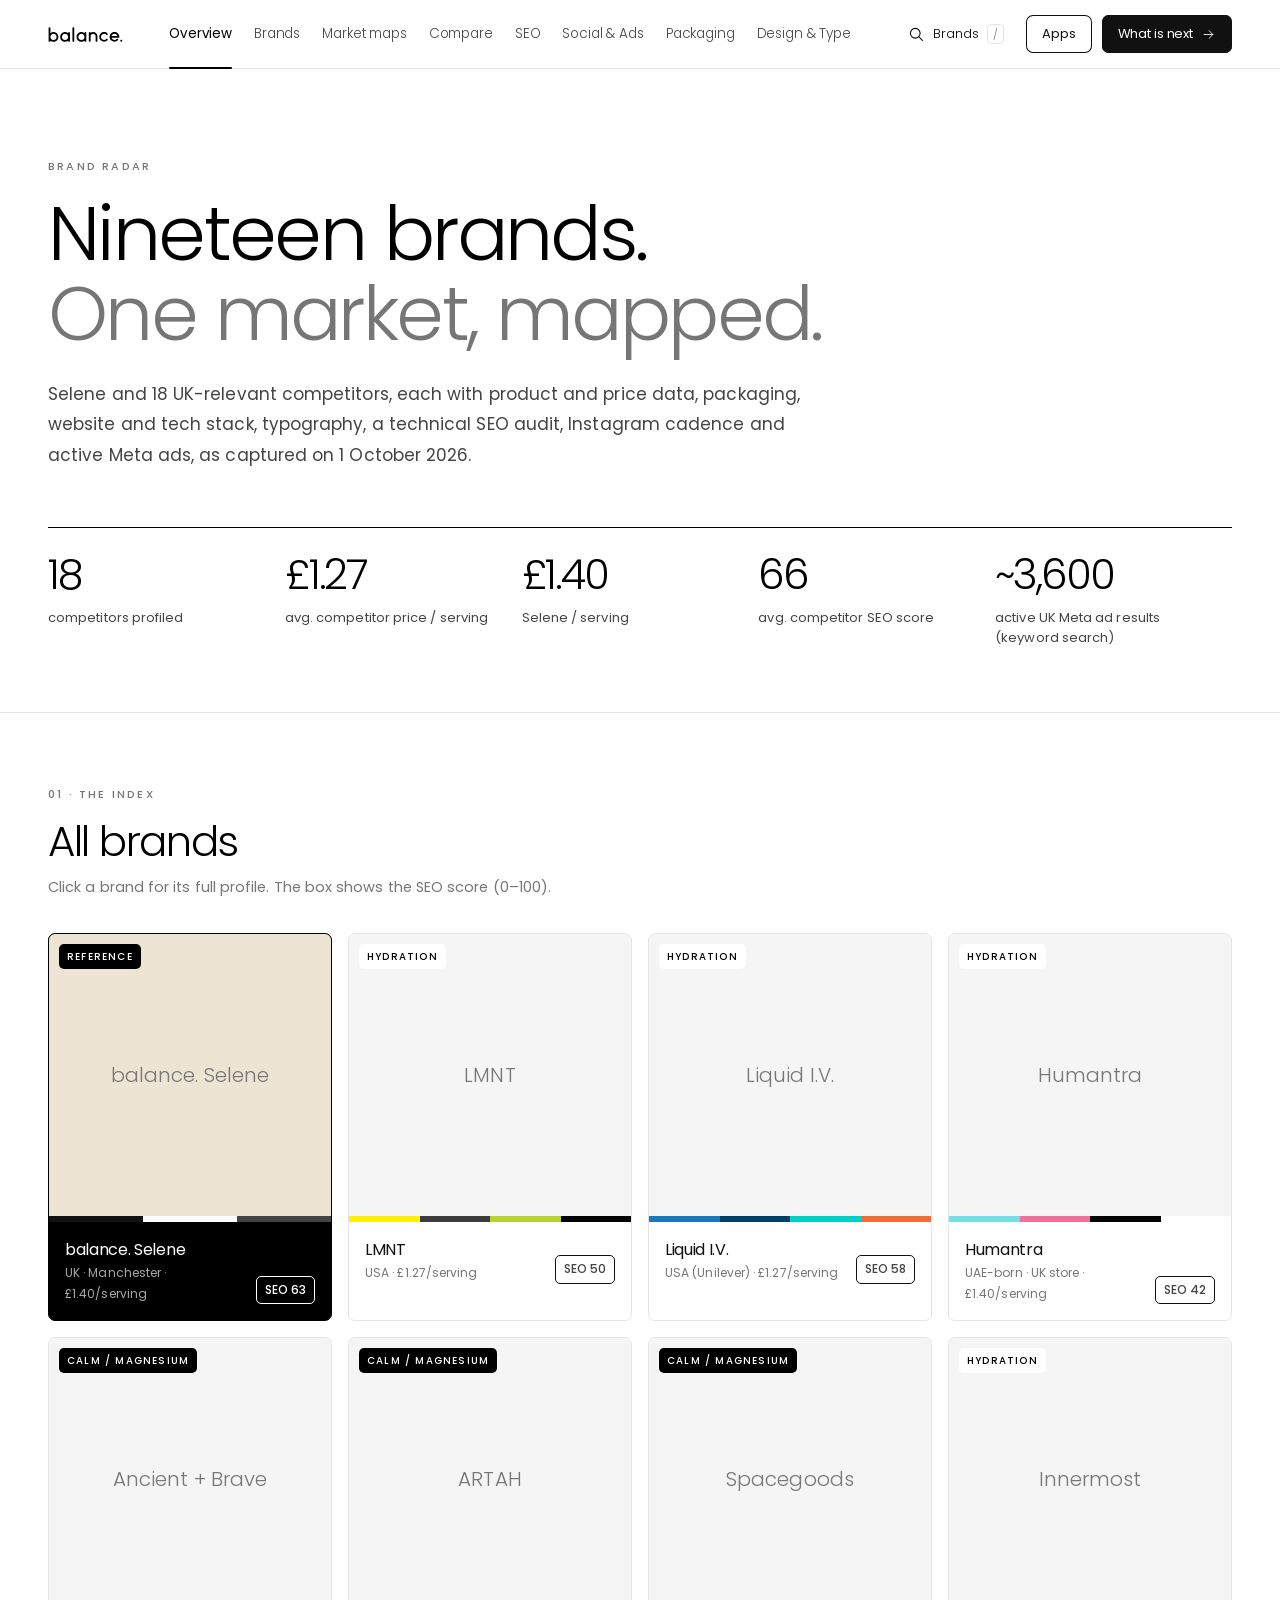
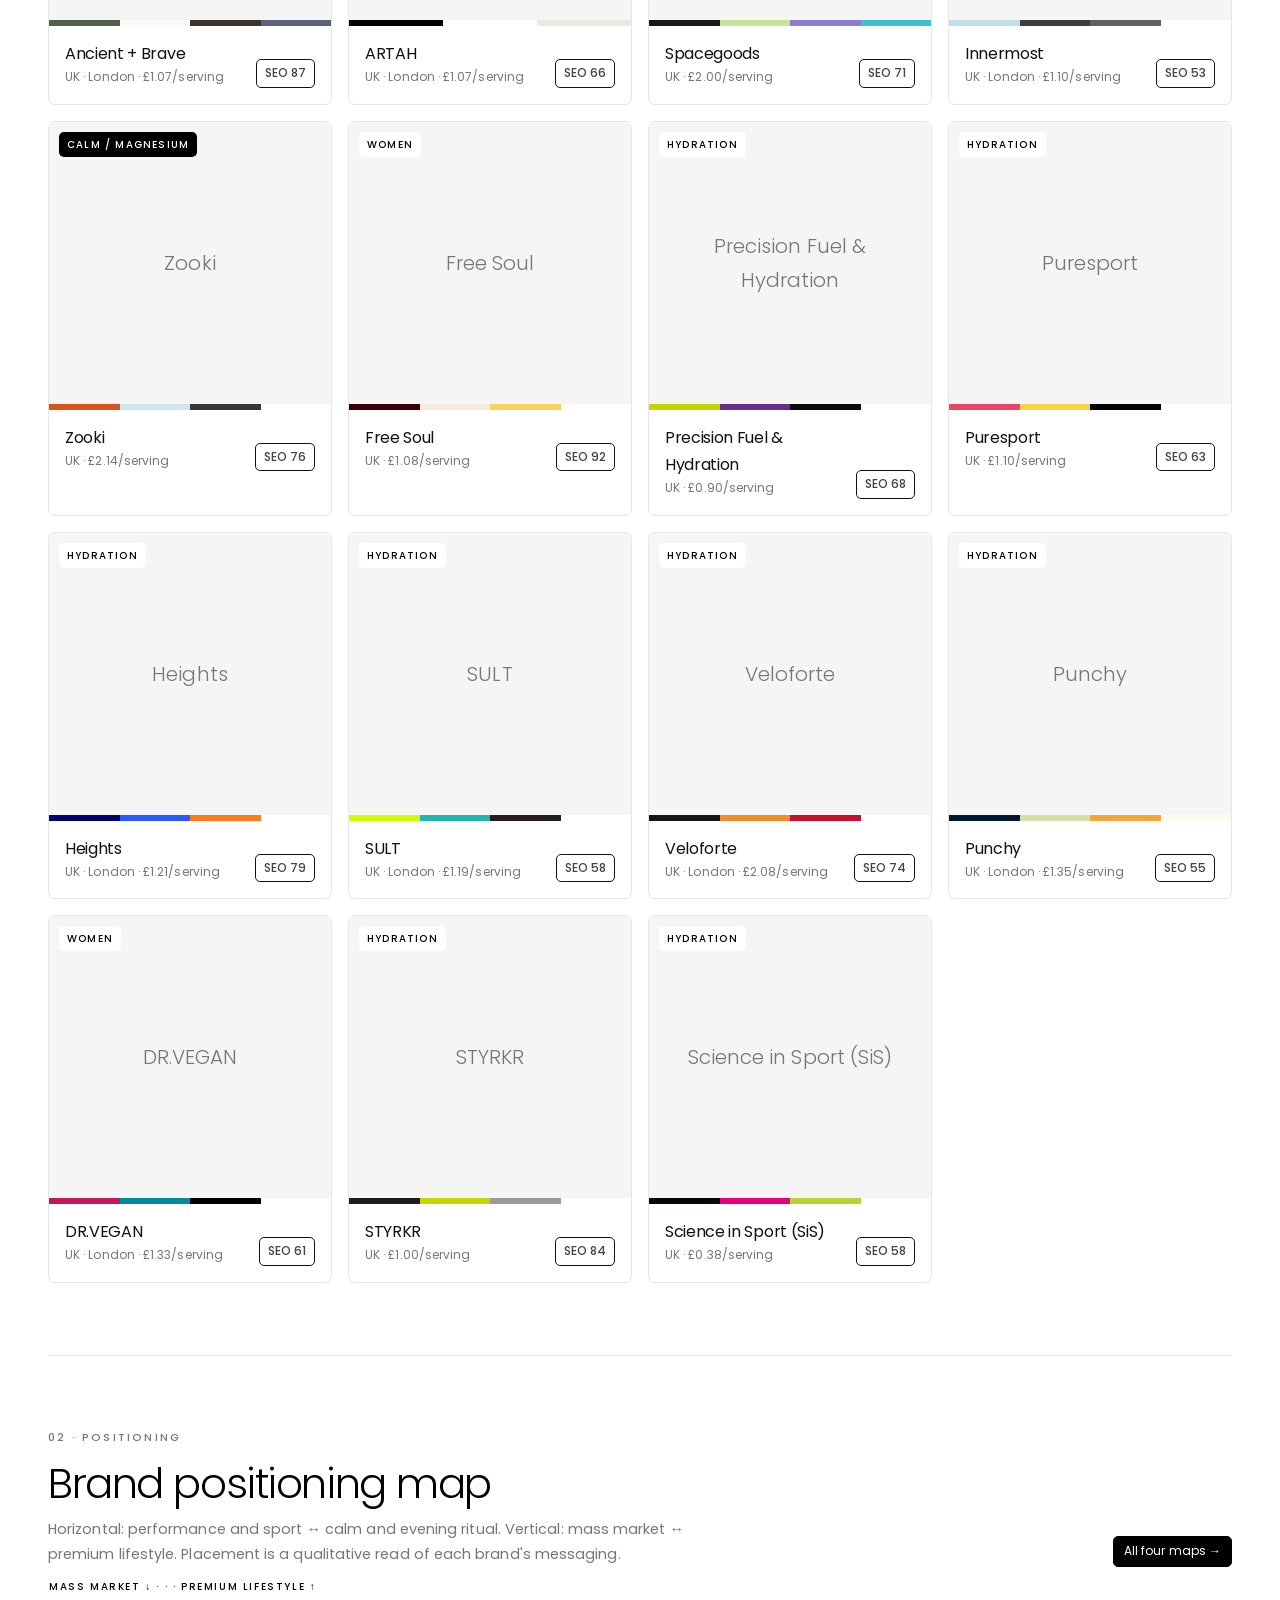
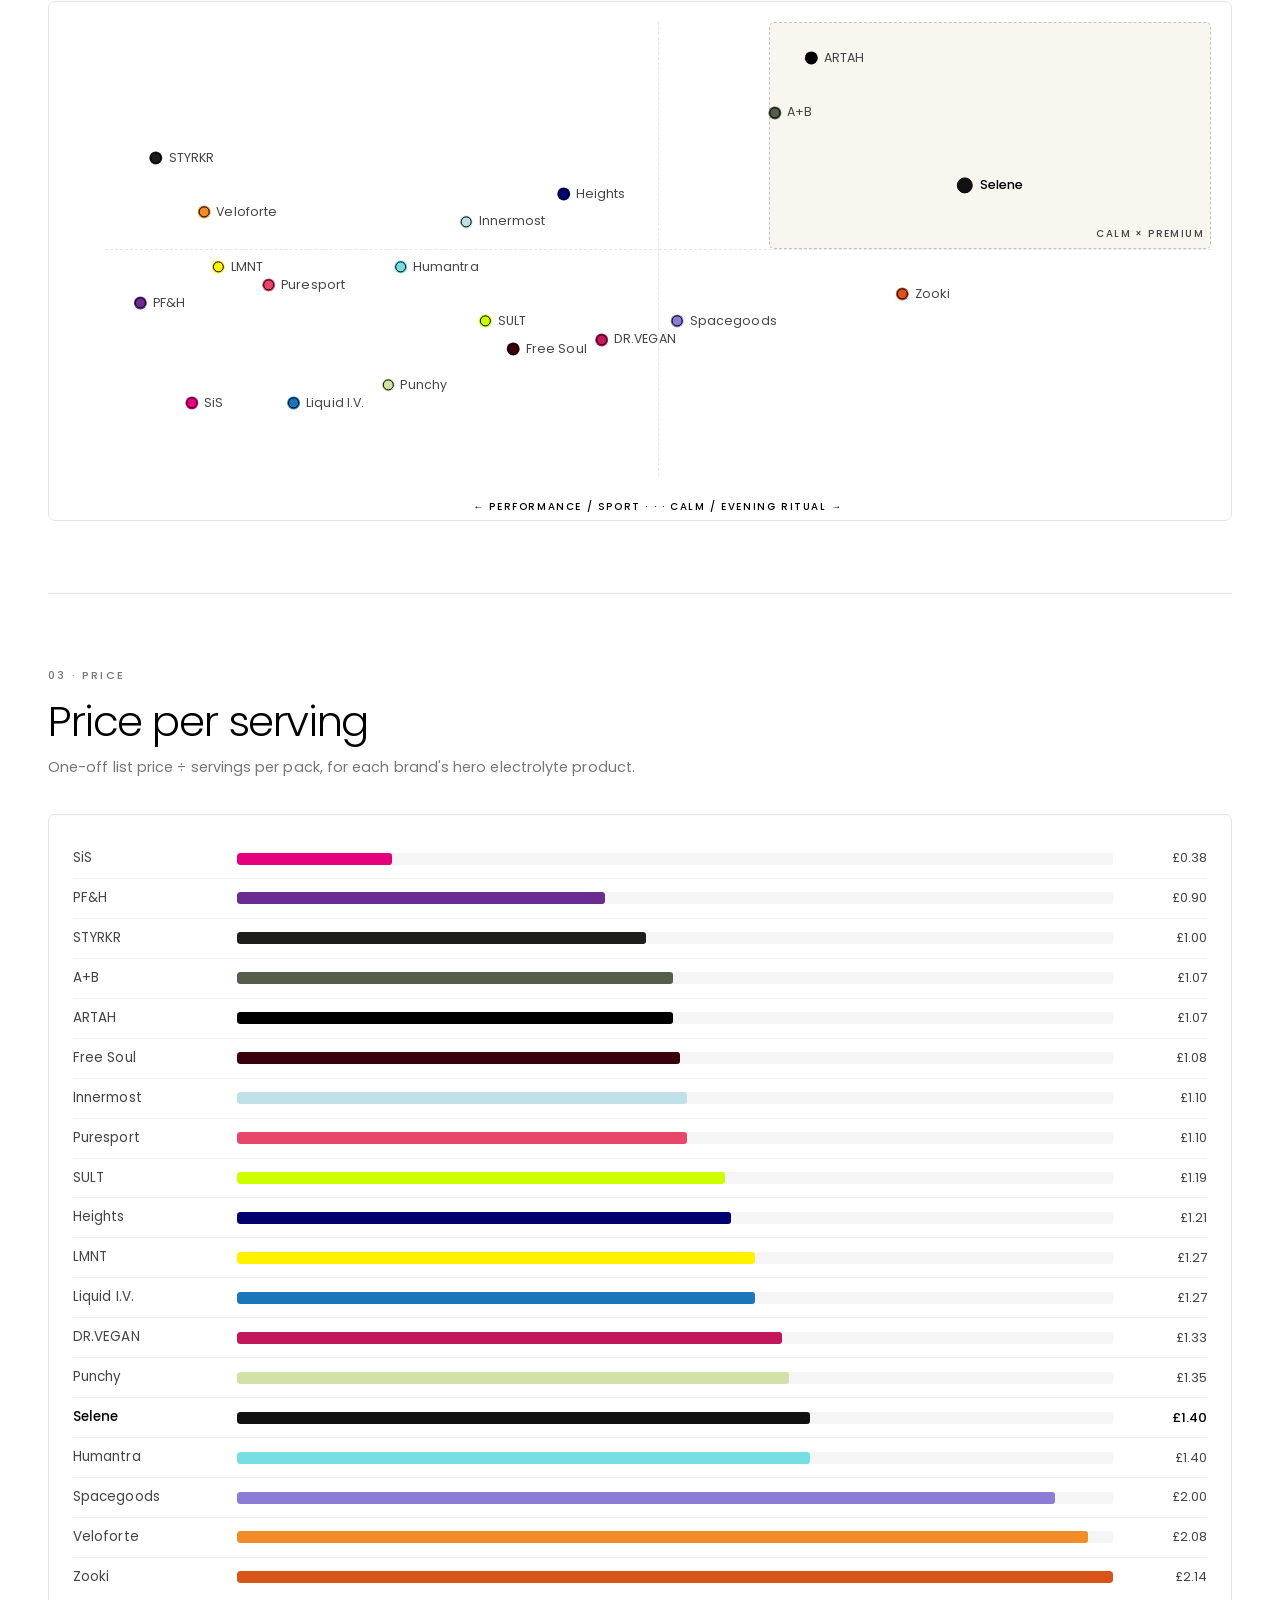
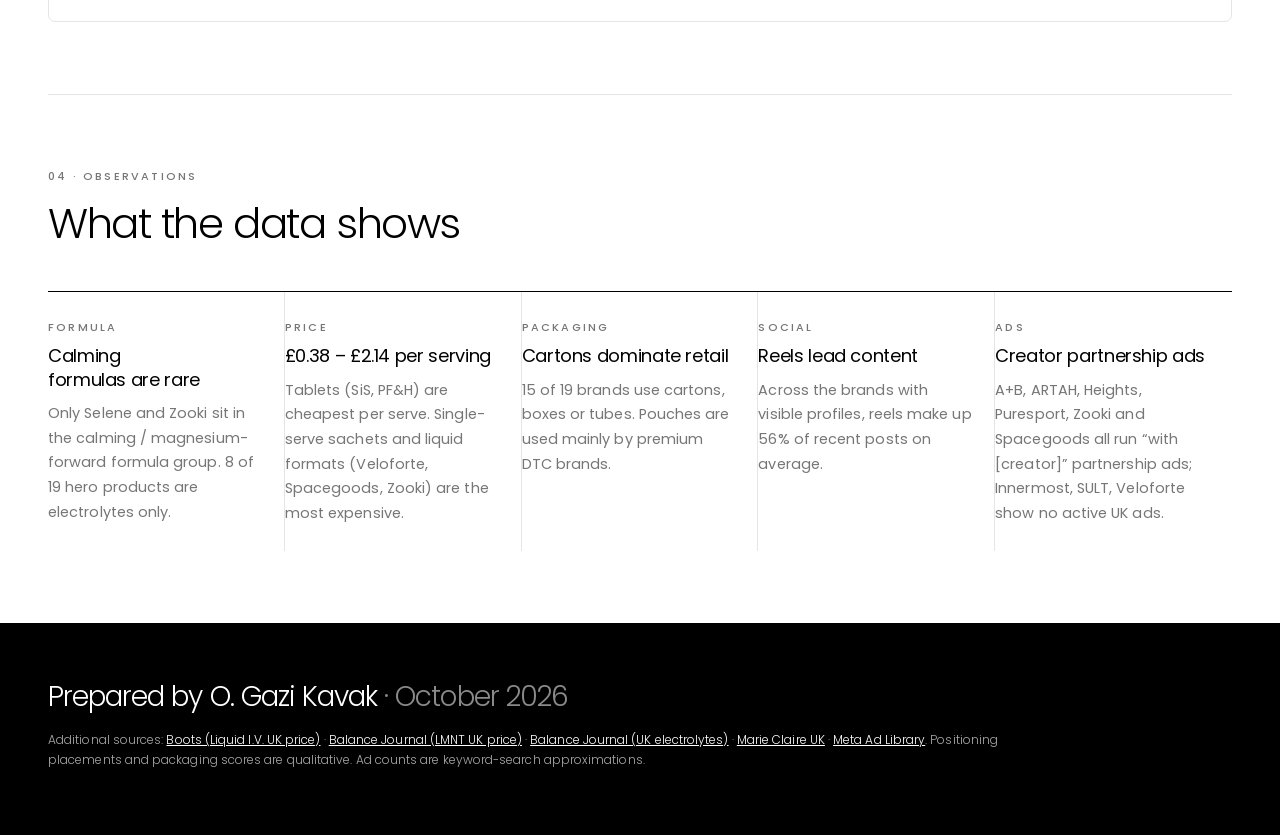
==== commit f1e8186b: "Add files via upload" ====
--- a/index.html
+++ b/index.html
@@ -26,10 +26,11 @@
     <a href="#/social" data-r="social">Social &amp; Ads</a>
     <a href="#/packaging" data-r="packaging">Packaging</a>
     <a href="#/design" data-r="design">Design &amp; Type</a>
-    <div class="mfoot"><a class="mfind" href="seo-report.html">What is next<svg viewBox="0 0 24 24" fill="none" stroke="currentColor" stroke-width="1.4" stroke-linecap="round" stroke-linejoin="round" aria-hidden="true"><path d="M5 12h14M13 6l6 6-6 6"/></svg></a><p>Prepared by O. Gazi Kavak</p></div>
+    <div class="mfoot"><a class="mfind mapps" href="apps.html">Apps</a><a class="mfind" href="seo-report.html">What is next<svg viewBox="0 0 24 24" fill="none" stroke="currentColor" stroke-width="1.4" stroke-linecap="round" stroke-linejoin="round" aria-hidden="true"><path d="M5 12h14M13 6l6 6-6 6"/></svg></a><p>Prepared by O. Gazi Kavak</p></div>
   </nav>
   <div class="tools">
     <button class="ib" id="findbtn" type="button" aria-label="Find a brand" aria-expanded="false" aria-controls="finder"><svg viewBox="0 0 24 24" fill="none" stroke="currentColor" stroke-width="1.4" stroke-linecap="round" aria-hidden="true"><circle cx="11" cy="11" r="6.5"/><path d="M16 16l4.5 4.5"/></svg><span class="lbl">Brands</span><kbd>/</kbd></button>
+    <a class="apb" href="apps.html">Apps</a>
     <a class="wn" href="seo-report.html">What is next<svg viewBox="0 0 24 24" fill="none" stroke="currentColor" stroke-width="1.4" stroke-linecap="round" stroke-linejoin="round" aria-hidden="true"><path d="M5 12h14M13 6l6 6-6 6"/></svg></a>
     <button class="ib burger" id="burger" type="button" aria-label="Open menu" aria-expanded="false" aria-controls="menu"><svg class="l" viewBox="0 0 24 24" fill="none" stroke="currentColor" stroke-width="1.4" stroke-linecap="round" aria-hidden="true"><path d="M4 7h16M4 12h16M4 17h16"/></svg><svg class="x" viewBox="0 0 24 24" fill="none" stroke="currentColor" stroke-width="1.4" stroke-linecap="round" aria-hidden="true"><path d="M6 6l12 12M18 6L6 18"/></svg></button>
   </div>
--- a/site.css
+++ b/site.css
@@ -20,14 +20,14 @@
 
 /* header */
 .top{position:sticky;top:0;z-index:50;background:rgba(255,255,255,.97);-webkit-backdrop-filter:saturate(1.4) blur(10px);backdrop-filter:saturate(1.4) blur(10px);color:var(--k);border-bottom:1px solid var(--line)}
-.top .wrap{position:relative;display:flex;align-items:center;gap:28px;height:68px}
+.top .wrap{position:relative;display:flex;align-items:center;gap:20px;height:68px}
 .logo{display:flex;align-items:baseline;gap:10px;text-decoration:none;white-space:nowrap;color:var(--k)}
 .blogo{height:21px;width:auto;color:var(--k);display:block;align-self:center}
 .menu{display:flex;gap:2px;flex:1;justify-content:center;height:100%}
-.menu a{position:relative;display:flex;align-items:center;text-decoration:none;font-size:13.5px;font-weight:300;letter-spacing:-.01em;color:var(--g5);padding:0 12px;white-space:nowrap;transition:color .15s}
+.menu a{position:relative;display:flex;align-items:center;text-decoration:none;font-size:13.5px;font-weight:300;letter-spacing:-.01em;color:var(--g5);padding:0 10px;white-space:nowrap;transition:color .15s}
 .menu a:hover{color:var(--k)}
 .menu a.on{color:var(--k);font-weight:400}
-.menu a.on::after{content:"";position:absolute;left:12px;right:12px;bottom:-1px;height:2px;background:var(--k);border-radius:2px}
+.menu a.on::after{content:"";position:absolute;left:10px;right:10px;bottom:-1px;height:2px;background:var(--k);border-radius:2px}
 .tools{display:flex;align-items:center;gap:4px}
 .ib{display:inline-flex;align-items:center;justify-content:center;gap:8px;height:38px;min-width:38px;padding:0 10px;border:0;background:transparent;color:var(--k);border-radius:var(--r);font:inherit;font-size:13px;font-weight:300;cursor:pointer;transition:background .15s}
 .ib:hover,.ib[aria-expanded="true"]{background:var(--g1)}
@@ -41,6 +41,10 @@
 .wn:hover{background:var(--w);color:var(--ink);box-shadow:inset 0 0 0 1px var(--ink)}
 .wn:hover svg{transform:translateX(2px)}
 .wn:focus-visible{outline:2px solid var(--k);outline-offset:2px}
+.apb{display:inline-flex;align-items:center;height:38px;margin-left:8px;padding:0 16px;border-radius:var(--r);background:var(--w);color:var(--ink);box-shadow:inset 0 0 0 1px var(--ink);text-decoration:none;font-size:13px;font-weight:400;letter-spacing:-.01em;white-space:nowrap;transition:background .2s,color .2s}
+.apb:hover,.apb[aria-current="page"]{background:var(--ink);color:var(--w)}
+.apb:focus-visible{outline:2px solid var(--k);outline-offset:2px}
+.apb+.wn{margin-left:6px}
 .burger{display:none}
 .burger .x{display:none}.top.open .burger .x{display:block}.top.open .burger .l{display:none}
 /* brand finder */
@@ -292,14 +296,16 @@
   .menu a{padding:0 7px;font-size:13px}
   .menu a.on::after{left:7px;right:7px}
   .wn{margin-left:2px;padding:0 13px}
+  .apb{margin-left:2px;padding:0 12px}
   .wn svg{display:none}
   .ib .lbl,.ib kbd{display:none}
   .hero .meta{grid-template-columns:repeat(3,1fr)}
 }
 @media (max-width:1000px) and (min-width:901px){
-  .menu a{padding:0 5px;font-size:12.5px}
-  .menu a.on::after{left:5px;right:5px}
-  .top .wrap{gap:10px}
+  .menu a{padding:0 4px;font-size:12.5px}
+  .menu a.on::after{left:4px;right:4px}
+  .top .wrap{gap:8px}
+  .apb,.wn{padding:0 10px;font-size:12.5px}
 }
 @media (max-width:900px){
   .wrap{padding:0 20px}
@@ -319,7 +325,8 @@
   .menu a.on::before{border:0;width:7px;height:7px;border-radius:50%;background:var(--k);transform:none;margin-right:2px}
   .menu a.on::after{display:none}
   .mfoot{display:block;margin-top:auto;padding-top:28px}
-  .wn{display:none}
+  .wn,.apb{display:none}
+  .menu a.mfind.mapps{background:var(--w);color:var(--ink);box-shadow:inset 0 0 0 1px var(--ink);margin-bottom:10px}
   .menu a.mfind{display:flex;align-items:center;justify-content:center;gap:10px;width:100%;height:50px;padding:0;border:0;border-radius:var(--r);background:var(--ink);color:var(--w);font-size:14px;font-weight:400;letter-spacing:-.01em;text-decoration:none}
   .menu a.mfind::before{display:none}
   .mfind svg{width:16px;height:16px}
@@ -492,3 +499,32 @@
   .rp .verdict p{font-size:15px}
   .rp .hero .toc2 a{padding:7px 12px;font-size:12px}
 }
+
+/* ======================================================
+   Apps pages (body.ap): app list + one page per tool
+   ====================================================== */
+.ap main>section{padding:64px 0 80px}
+.ap .applist{display:grid;grid-template-columns:repeat(auto-fill,minmax(300px,1fr));gap:16px;margin:0;padding:0;list-style:none}
+.ap .appcard{display:flex;flex-direction:column;height:100%;padding:28px 26px 24px;border:1px solid var(--line);border-radius:var(--r);text-decoration:none;color:var(--g5);background:var(--w);transition:border-color .2s}
+.ap .appcard:hover{border-color:var(--ink)}
+.ap .appcard:focus-visible{outline:2px solid var(--k);outline-offset:2px}
+.ap .appcard .n{font-size:11px;font-weight:500;letter-spacing:.16em;color:var(--g4)}
+.ap .appcard h2{font-size:22px;line-height:1.25;margin:14px 0 10px}
+.ap .appcard p{margin:0 0 22px;font-size:14px;line-height:1.7}
+.ap .appcard .go{margin-top:auto;display:inline-flex;align-items:center;gap:8px;font-size:13px;color:var(--ink)}
+.ap .appcard .go svg{width:15px;height:15px;transition:transform .2s}
+.ap .appcard:hover .go svg{transform:translateX(3px)}
+.ap .apptool{max-width:40em}
+.ap .appnav{display:flex;flex-wrap:wrap;gap:8px;margin-top:28px}
+.ap .appnav a{display:inline-flex;align-items:center;gap:8px}
+.ap .appnav svg{width:15px;height:15px}
+.ap .apppager{display:flex;justify-content:space-between;gap:16px;flex-wrap:wrap;margin-top:56px;padding-top:24px;border-top:1px solid var(--line)}
+.ap .apppager a{font-size:14px;color:var(--ink);text-decoration:none}
+.ap .apppager a small{display:block;font-size:10.5px;font-weight:500;letter-spacing:.16em;text-transform:uppercase;color:var(--g4);margin-bottom:2px}
+.ap .apppager a:hover span{text-decoration:underline;text-underline-offset:3px}
+.ap .apppager a.nx{text-align:right;margin-left:auto}
+@media (max-width:560px){
+  .ap main>section{padding:40px 0 56px}
+  .ap .applist{grid-template-columns:1fr}
+  .ap .appcard{padding:22px 20px 20px}
+}
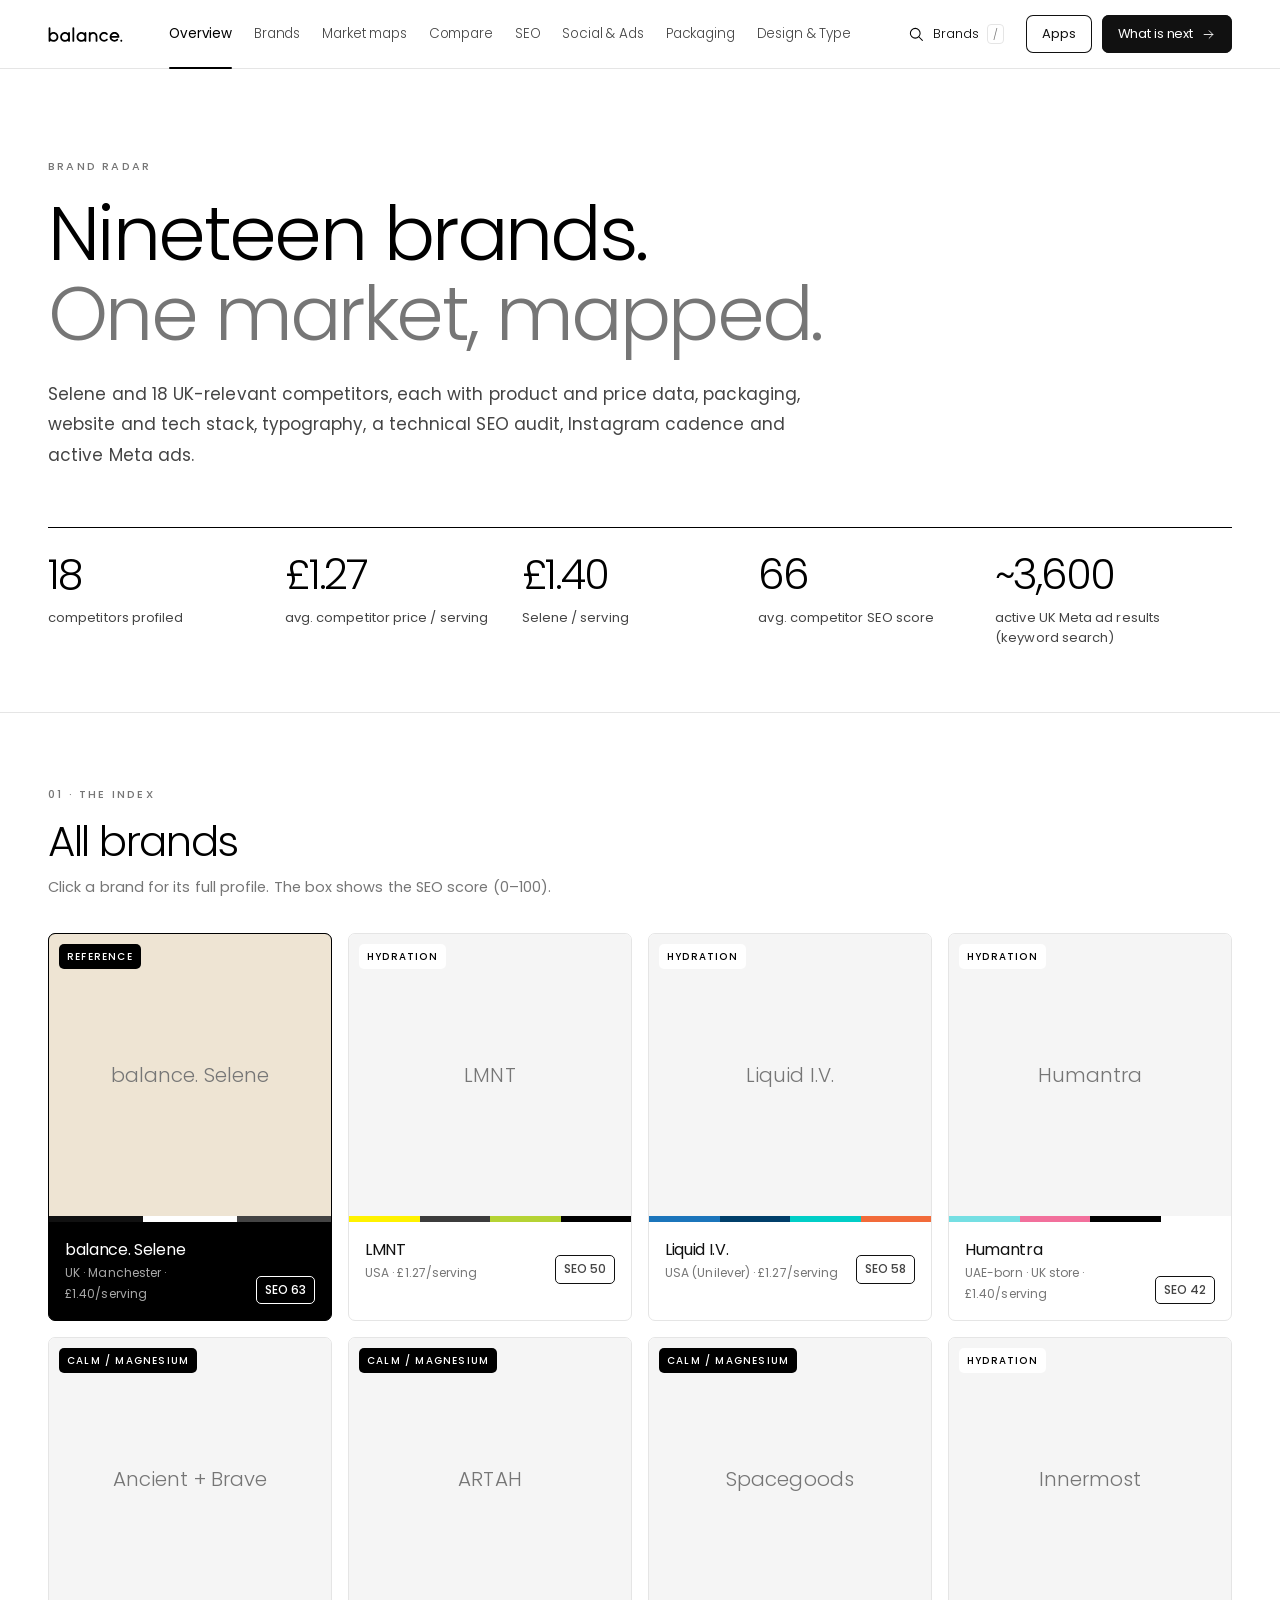
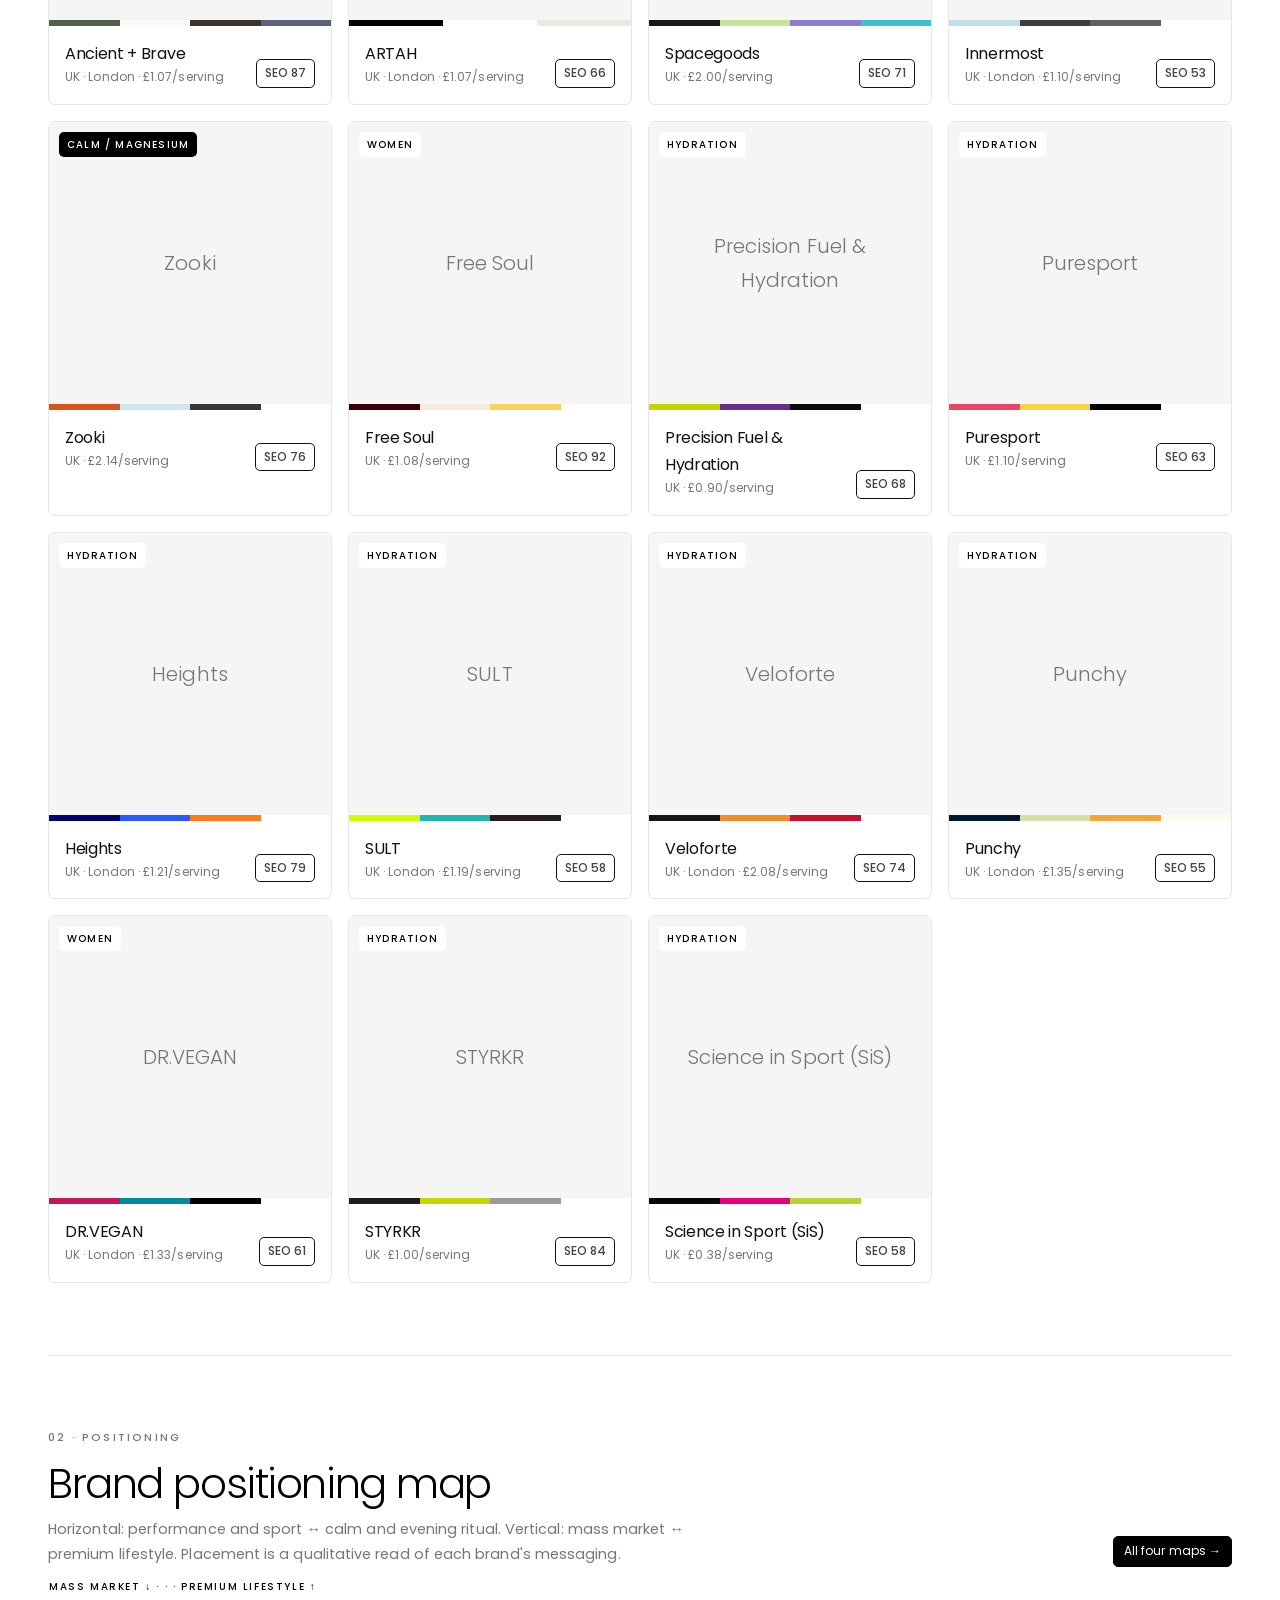
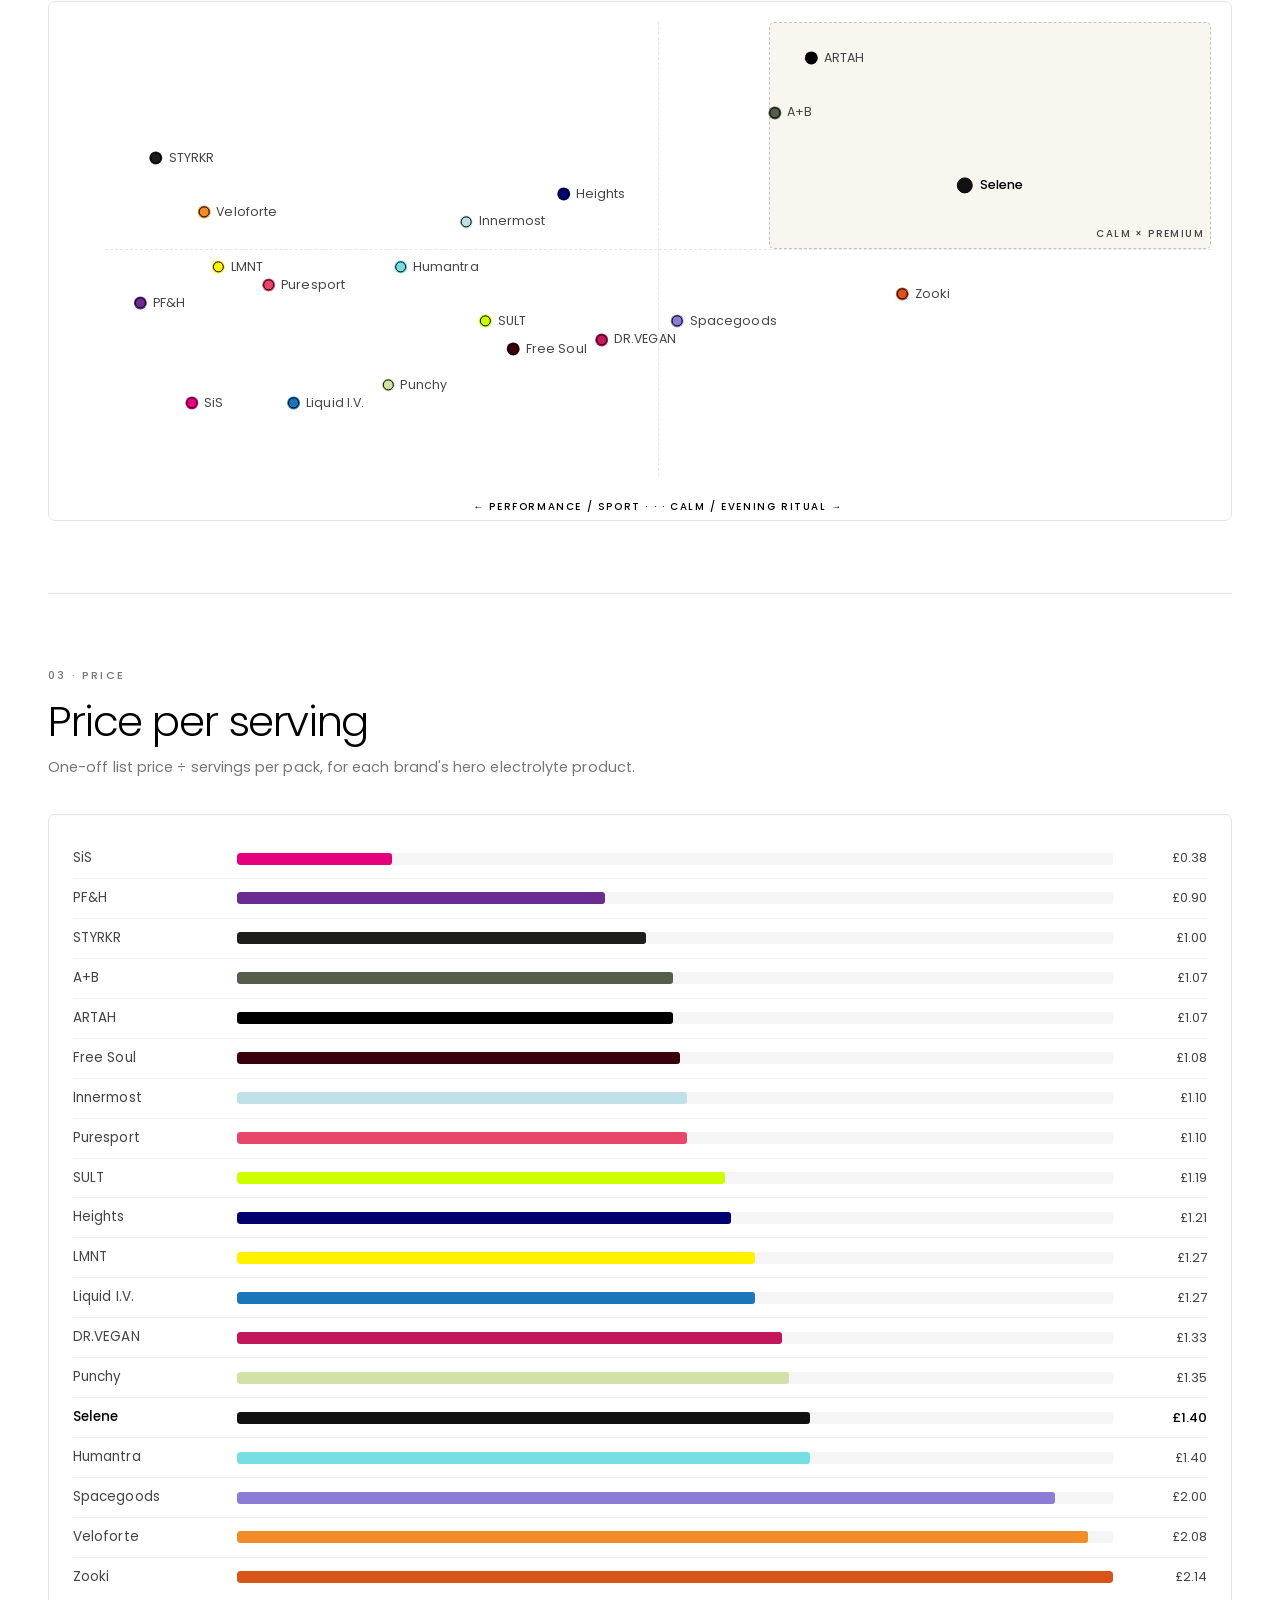
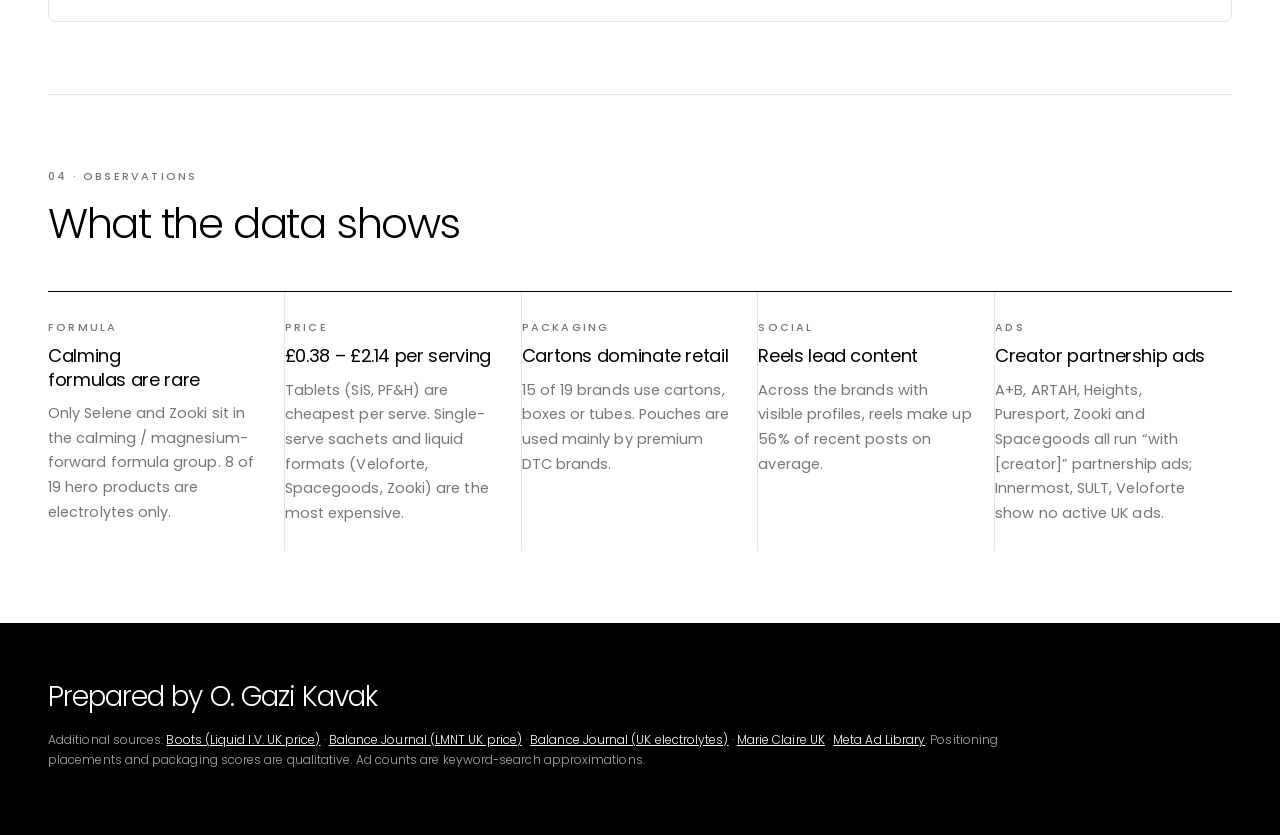
==== commit f0328104: "Add files via upload" ====
--- a/index.html
+++ b/index.html
@@ -41,7 +41,7 @@
 </div></div>
 <main id="app"></main>
 <footer class="foot"><div class="wrap">
-  <p class="credit" style="margin-top:0">Prepared by O. Gazi Kavak <span>· October 2026</span></p>
+  <p class="credit" style="margin-top:0">Prepared by O. Gazi Kavak</p>
   <p style="margin:14px 0 0;color:#aaa;max-width:960px;font-size:12px">Additional sources: <a href="https://www.boots.com/liquid-i-v-hydration-multiplier-electrolyte-powder-mix-tropical-punch-15-sachets-10361502" target="_blank" rel="noopener">Boots (Liquid I.V. UK price)</a> · <a href="https://balancejournal.co/wellness/lmnt-review-uk" target="_blank" rel="noopener">Balance Journal (LMNT UK price)</a> · <a href="https://balancejournal.co/wellness/best-electrolytes-uk" target="_blank" rel="noopener">Balance Journal (UK electrolytes)</a> · <a href="https://www.marieclaire.co.uk/life/health-fitness/electrolytes-benefits" target="_blank" rel="noopener">Marie Claire UK</a> · <a href="https://www.facebook.com/ads/library/" target="_blank" rel="noopener">Meta Ad Library</a>. Positioning placements and packaging scores are qualitative. Ad counts are keyword-search approximations.</p>
 </div></footer>
 <script>
@@ -1850,7 +1850,7 @@
 };
 const IG = [{"id": "selene", "user": "balanceclubuk", "fol": "649", "pc": "76", "items": [["R", "September 25, 2026"], ["P", "September 25, 2026"], ["R", "September 24, 2026"], ["P", "September 14, 2026"], ["R", "September 7, 2026"], ["R", "September 1, 2026"], ["R", "August 21, 2026"], ["R", "August 20, 2026"], ["P", "August 18, 2026"], ["R", "August 13, 2026"], ["R", "August 11, 2026"], ["R", "August 10, 2026"]]}, {"id": "lmnt", "user": "drinklmnt", "fol": "504K", "pc": "1,505", "items": [["P", "May 6, 2026"], ["P", "May 4, 2026"], ["P", "May 3, 2026"], ["P", "September 30, 2026"], ["R", "September 24, 2026"], ["R", "September 22, 2026"], ["R", "September 17, 2026"], ["P", "September 14, 2026"], ["R", "September 11, 2026"], ["R", "September 10, 2026"], ["P", "September 9, 2026"], ["P", "September 1, 2026"]]}, {"id": "liquidiv", "user": "liquidiv", "fol": "536K", "pc": "1,254", "items": [["P", "December 29, 2025"], ["P", "December 29, 2025"], ["P", "December 29, 2025"], ["R", "September 29, 2026"], ["P", "September 28, 2026"], ["R", "September 25, 2026"], ["R", "September 23, 2026"], ["P", "September 22, 2026"], ["P", "September 21, 2026"], ["R", "September 18, 2026"], ["R", "September 17, 2026"], ["R", "September 16, 2026"]]}, {"id": "humantra", "user": "humantra", "fol": "220K", "pc": "770", "items": [["R", "October 1, 2026"], ["P", "September 30, 2026"], ["R", "September 29, 2026"], ["P", "September 28, 2026"], ["R", "September 27, 2026"], ["P", "September 26, 2026"], ["R", "September 25, 2026"], ["P", "September 25, 2026"], ["R", "September 24, 2026"], ["R", "September 24, 2026"], ["R", "September 23, 2026"], ["R", "September 22, 2026"]]}, {"id": "ab", "user": "ancientandbrave", "fol": "305K", "pc": "1,500", "items": [["R", "September 26, 2026"], ["R", "July 6, 2026"], ["R", "January 31, 2026"], ["P", "September 30, 2026"], ["R", "September 30, 2026"], ["R", "September 29, 2026"], ["P", "September 29, 2026"], ["R", "September 29, 2026"], ["P", "September 28, 2026"], ["P", "September 27, 2026"], ["R", "September 26, 2026"], ["P", "September 25, 2026"]]}, {"id": "artah", "user": "artahhealth", "fol": "69K", "pc": "1,349", "items": [["P", "September 10, 2026"], ["R", "September 10, 2026"], ["R", "September 20, 2026"], ["P", "September 10, 2026"], ["R", "September 4, 2026"], ["R", "September 10, 2026"], ["P", "September 7, 2026"], ["P", "September 7, 2026"], ["P", "September 6, 2026"], ["R", "September 3, 2026"], ["P", "August 28, 2026"], ["R", "August 28, 2026"]]}, {"id": "spacegoods", "user": "spacegoods", "fol": "117K", "pc": "1,216", "items": [["R", "September 30, 2026"], ["P", "September 27, 2026"], ["R", "September 22, 2026"], ["P", "September 18, 2026"], ["P", "September 14, 2026"], ["P", "September 10, 2026"], ["P", "September 8, 2026"], ["R", "September 7, 2026"], ["P", "September 2, 2026"], ["R", "September 1, 2026"], ["P", "August 27, 2026"], ["R", "August 24, 2026"]]}, {"id": "innermost", "user": "innermostglobal", "fol": "3,989", "pc": "210", "note": "@liveinnermost (linked in site footer) showed 'Profile isn't available' when checked; @innermostglobal used", "items": [["R", "September 18, 2026"], ["R", "September 23, 2026"], ["R", "August 27, 2026"], ["R", "August 26, 2026"], ["P", "July 28, 2026"], ["P", "August 24, 2026"], ["P", "July 31, 2026"], ["R", "July 28, 2026"], ["R", "August 12, 2026"], ["R", "August 19, 2026"], ["P", "July 29, 2026"], ["R", "July 29, 2026"]]}, {"id": "zooki", "user": "zooki", "fol": "79K", "pc": "1,565", "items": [["R", "September 11, 2026"], ["P", "April 16, 2026"], ["R", "January 12, 2026"], ["R", "September 30, 2026"], ["P", "September 29, 2026"], ["R", "September 28, 2026"], ["P", "September 25, 2026"], ["R", "September 24, 2026"], ["P", "September 23, 2026"], ["P", "September 22, 2026"], ["P", "September 21, 2026"], ["R", "September 18, 2026"]]}, {"id": "freesoul", "user": "freesoul", "fol": "261K", "pc": "2,109", "items": [["R", "September 30, 2026"], ["P", "September 30, 2026"], ["R", "September 29, 2026"], ["P", "September 28, 2026"], ["P", "September 28, 2026"], ["P", "September 25, 2026"], ["P", "September 24, 2026"], ["P", "September 24, 2026"], ["R", "September 23, 2026"], ["P", "September 22, 2026"], ["R", "September 22, 2026"], ["R", "September 21, 2026"]]}, {"id": "pfh", "user": "precisionfandh", "fol": "124K", "pc": "1,696", "items": [["P", "November 21, 2025"], ["P", "November 22, 2025"], ["P", "November 23, 2025"], ["R", "September 30, 2026"], ["P", "September 29, 2026"], ["R", "September 28, 2026"], ["P", "September 22, 2026"], ["P", "September 25, 2026"], ["P", "September 25, 2026"], ["P", "September 24, 2026"], ["P", "September 23, 2026"], ["P", "September 23, 2026"]]}, {"id": "puresport", "user": "puresport", "fol": "177K", "pc": "2,545", "items": [["P", "September 30, 2026"], ["P", "September 28, 2026"], ["P", "September 24, 2026"], ["R", "September 18, 2026"], ["P", "September 17, 2026"], ["P", "September 14, 2026"], ["R", "September 9, 2026"], ["R", "September 7, 2026"], ["R", "September 6, 2026"], ["P", "September 5, 2026"], ["P", "September 4, 2026"], ["R", "August 23, 2026"]]}, {"id": "heights", "user": "heights", "fol": "148K", "pc": "1,558", "items": [["R", "September 29, 2026"], ["P", "September 30, 2026"], ["R", "September 25, 2026"], ["P", "September 24, 2026"], ["R", "September 23, 2026"], ["R", "September 21, 2026"], ["R", "September 17, 2026"], ["R", "September 15, 2026"], ["P", "September 14, 2026"], ["R", "September 10, 2026"], ["R", "September 8, 2026"], ["R", "September 7, 2026"]]}, {"id": "sult", "user": "drinksult", "fol": "54K", "pc": "190", "items": [["P", "July 22, 2025"], ["R", "May 18, 2025"], ["R", "March 17, 2025"], ["R", "September 24, 2026"], ["R", "September 16, 2026"], ["R", "September 11, 2026"], ["R", "September 3, 2026"], ["R", "September 6, 2026"], ["R", "September 2, 2026"], ["P", "August 31, 2026"], ["R", "August 23, 2026"], ["R", "August 21, 2026"]]}, {"id": "veloforte", "user": "veloforte", "fol": "33K", "pc": "2,248", "items": [["R", "September 30, 2026"], ["R", "September 28, 2026"], ["P", "September 25, 2026"], ["R", "September 24, 2026"], ["R", "September 23, 2026"], ["P", "September 23, 2026"], ["R", "September 9, 2026"], ["R", "September 9, 2026"], ["P", "September 18, 2026"], ["R", "September 17, 2026"], ["R", "September 9, 2026"], ["R", "September 16, 2026"]]}, {"id": "punchy", "user": "punchydrinks", "fol": "38K", "pc": "507", "items": [["R", "January 27, 2026"], ["P", "January 23, 2026"], ["R", "January 7, 2026"], ["P", "September 28, 2026"], ["P", "September 15, 2026"], ["R", "August 21, 2026"], ["R", "August 18, 2026"], ["P", "August 16, 2026"], ["P", "August 11, 2026"], ["R", "August 5, 2026"], ["P", "August 4, 2026"], ["P", "July 31, 2026"]]}, {"id": "drvegan", "user": "drveganco", "fol": null, "pc": null, "note": "Profile showed 'Profile isn't available' when checked logged-out", "items": []}, {"id": "styrkr", "user": "styrkr.uk", "fol": "42K", "pc": "1,162", "items": [["P", "September 30, 2026"], ["P", "September 28, 2026"], ["P", "September 25, 2026"], ["P", "September 24, 2026"], ["R", "September 23, 2026"], ["R", "September 21, 2026"], ["P", "September 19, 2026"], ["R", "September 17, 2026"], ["P", "September 14, 2026"], ["R", "September 5, 2026"], ["P", "September 15, 2026"], ["R", "September 7, 2026"]]}, {"id": "sis", "user": "scienceinsport", "fol": "148K", "pc": "2,742", "items": [["P", "September 15, 2026"], ["P", "September 23, 2026"], ["R", "September 14, 2026"], ["R", "September 29, 2026"], ["R", "September 28, 2026"], ["P", "September 28, 2026"], ["P", "September 28, 2026"], ["R", "September 28, 2026"], ["R", "September 25, 2026"], ["R", "September 25, 2026"], ["P", "September 24, 2026"], ["R", "September 24, 2026"]]}];
 const ADS = [{"id": "humantra", "q": "humantra", "count": "~370 results", "adv": ["Humantra"]}, {"id": "selene", "q": "beinbalance", "count": "~20 results", "adv": ["Balanceclub"]}, {"id": "lmnt", "q": "LMNT", "count": "~64 results", "adv": ["Puresport", "Healf.", "creators with Healf."], "note": "No ads from LMNT's own page in the UK; results are Puresport comparison ads (LMNT vs Puresport) and Healf reseller/creator ads"}, {"id": "liquidiv", "q": "Liquid I.V.", "count": "~150 results", "adv": ["Nectar (Sainsbury's)"], "note": "UK ads run via retailer media (Nectar / Sainsbury's) promoting new sugar-free flavours"}, {"id": "ab", "q": "ancientandbrave", "count": "~410 results", "adv": ["Ancient + Brave", "Davina McCall with Ancient + Brave", "Emily Tierney with Ancient + Brave", "joemarler17 with Ancient + Brave", "Cosmopolitan UK with Ancient + Brave"], "note": "Heavy partnership ads with celebrities and publishers"}, {"id": "artah", "q": "ARTAH", "count": "~310 results", "adv": ["ARTAH", "W-Wellness", "ARTAH with Cher Lourens", "Its Corinne Shields with ARTAH", "rhianstephenson with ARTAH"], "note": "Cellular Hydration ads lead with 'Vogue approved', clinical study stats"}, {"id": "spacegoods", "q": "spacegoods", "count": "~500 results", "adv": ["Spacegoods", "DonatellaWestaway with Spacegoods", "Aimee Kay with Spacegoods", "advertorial pages (The Cortisol Reset, Modern Wellness Journal)"], "note": "Video-first, discount-led; uses advertorial/affiliate pages"}, {"id": "innermost", "q": "innermostglobal", "count": "0 results", "adv": [], "note": "No active UK ads found for \"innermostglobal\"; the generic keyword \"innermost\" returns ~160 unrelated ads"}, {"id": "zooki", "q": "zooki", "count": "~160 results", "adv": ["Zooki", "rochellehumes with Zooki", "Zooki with Sarah Carolides Nutrition", "Georgia May Salamat with Zooki", "Kiehl's with Zooki"], "note": "Collagen-led ads, price-anchor creatives (£170 → £63)"}, {"id": "freesoul", "q": "freesoul", "count": "~670 results", "adv": ["Free Soul", "thenourishedmamacoaching with Free Soul", "Thewellnessclubforwomen"], "note": "High volume; 'Voted #1 by Vogue', women-specific benefits, subscribe & save 20%"}, {"id": "pfh", "q": "precision fuel", "count": "~50 results", "adv": ["Precision Fuel & Hydration", "262run"], "note": "Product-benefit ads (PF 30 Chews), athlete-focused"}, {"id": "puresport", "q": "puresport", "count": "~630 results", "adv": ["Puresport", "amy.hunt with Puresport", "Ben Is Running with Puresport", "laurabarracloughh with Puresport", "ellistaylor with Puresport"], "note": "Starter-kit offer ads (55% off, £73 → £32.99 with free bottle, socks, magnesium trial); runs comparison ads vs LMNT"}, {"id": "heights", "q": "heights.com", "count": "~150 results", "adv": ["Your Heights", "Rylan with Your Heights", "Ben Shephard with Your Heights", "Michael Whitehall with Your Heights"], "note": "Celebrity partnership ads (Rylan, Ben Shephard, the Whitehalls); Vitals+ led"}, {"id": "sult", "q": "drinksult", "count": "0 results", "adv": [], "note": "No active UK ads found for \"drinksult\"; the keyword \"SULT\" returns unrelated advertisers"}, {"id": "veloforte", "q": "veloforte", "count": "0 results", "adv": [], "note": "No active UK ads found (exact and broad keyword)"}, {"id": "punchy", "q": "punchydrinks", "count": "~7 results", "adv": ["Punchy Drinks", "Estella Bartlett"], "note": "Small active set: cans (Mexican Lime restock) and electrolyte education video"}, {"id": "drvegan", "q": "DR.VEGAN", "count": "~73 results", "adv": ["DR.VEGAN", "ella.livingwell with DR.VEGAN", "Elle Gibson with DR.VEGAN", "DRV+"], "note": "Gut Works / Omega-3 led; 'Subscribe and save 20%'"}, {"id": "styrkr", "q": "STYRKR", "count": "~34 results", "adv": ["STYRKR"], "note": "Performance product ads (GEL30 dual-carb), science-led copy"}, {"id": "sis", "q": "science in sport", "count": "~22 results", "adv": ["Science in Sport", "RunThrough", "All4Swim"], "note": "Event/pack ads (Cycling Endurance Pack); partner event organisers"}];
-/* ---------- extra per-brand attributes (captured 1 Oct 2026) ---------- */
+/* ---------- extra per-brand attributes ---------- */
 const SWEET = {selene:1,lmnt:1,liquidiv:2,humantra:1,ab:0,artah:0,spacegoods:1,innermost:1,zooki:1,freesoul:1,pfh:1,puresport:1,heights:1,sult:1,veloforte:2,punchy:1,drvegan:0,styrkr:1,sis:1};
 const FORM  = {selene:3,lmnt:0,liquidiv:1,humantra:1,ab:0,artah:2,spacegoods:2,innermost:1,zooki:3,freesoul:0,pfh:0,puresport:0,heights:2,sult:0,veloforte:2,punchy:1,drvegan:1,styrkr:0,sis:0};
 const COMMERCE_KEYS = ["Subscription","Trial / sample pack","Bundles","Loyalty / membership","Buy now pay later","Free-shipping threshold","Referral programme"];
@@ -2040,7 +2040,7 @@
   <header class="hero"><div class="wrap">
     <div class="eyebrow">Brand Radar</div>
     <h1 style="margin-top:18px">Nineteen brands.<br><em>One market, mapped.</em></h1>
-    <p class="lead" style="margin-top:24px">Selene and 18 UK-relevant competitors, each with product and price data, packaging, website and tech stack, typography, a technical SEO audit, Instagram cadence and active Meta ads, as captured on 1 October 2026.</p>
+    <p class="lead" style="margin-top:24px">Selene and 18 UK-relevant competitors, each with product and price data, packaging, website and tech stack, typography, a technical SEO audit, Instagram cadence and active Meta ads.</p>
     <div class="meta">
       <div><b>${COMP.length}</b>competitors profiled</div>
       <div><b>${gbp(avg)}</b>avg. competitor price / serving</div>
@@ -2297,7 +2297,7 @@
   const byCad=[...igB].filter(b=>b.cad).sort((a,b)=>b.cad.perWeek-a.cad.perWeek), maxC=byCad[0].cad.perWeek;
   const byAd=[...B].filter(b=>b.ad).sort((a,b)=>(b.adCount||0)-(a.adCount||0)), maxA=Math.max(...byAd.map(b=>b.adCount||0));
   return `<div class="wrap">
-  <section class="blk"><div class="sechead"><div><div class="eyebrow">Social &amp; ads</div><h2>Instagram &amp; Meta ads overview</h2><p>Instagram data from each brand's public profile and its 12 most recent grid posts (pinned / old posts excluded from cadence). Ads from the Meta Ad Library, UK, active ads, exact-phrase keyword search. Captured 1 October 2026.</p></div></div>
+  <section class="blk"><div class="sechead"><div><div class="eyebrow">Social &amp; ads</div><h2>Instagram &amp; Meta ads overview</h2><p>Instagram data from each brand's public profile and its 12 most recent grid posts (pinned / old posts excluded from cadence). Ads from the Meta Ad Library, UK, active ads, exact-phrase keyword search.</p></div></div>
     <div class="tw"><table><thead><tr><th>Brand</th><th>Handle</th><th style="text-align:right">Followers</th><th style="text-align:right">Total posts</th><th style="text-align:right">Posts / wk</th><th style="text-align:right">Posts / mo</th><th style="text-align:right">Reels / wk</th><th style="text-align:right">Reels / mo</th><th style="text-align:right">Reel share</th><th style="text-align:right">Active ads (UK)</th><th>Other channels</th></tr></thead>
     <tbody>${B.map(b=>{const c=b.cad;return `<tr class="${b.me?'me':''}"><td><a href="#/brand/${b.id}#social">${esc(b.short)}</a></td><td>${b.ig?`<a href="https://www.instagram.com/${esc(b.ig.user)}/" target="_blank" rel="noopener">@${esc(b.ig.user)}</a>`:"—"}</td><td class="n">${b.ig&&b.ig.fol?esc(b.ig.fol):"—"}</td><td class="n">${b.ig&&b.ig.pc?esc(b.ig.pc):"—"}</td><td class="n">${c?c.perWeek.toFixed(1):"—"}</td><td class="n">${c?Math.round(c.perMonth):"—"}</td><td class="n">${c?c.reelsWeek.toFixed(1):"—"}</td><td class="n">${c?Math.round(c.reelsMonth):"—"}</td><td class="n">${c?Math.round(c.reelShare*100)+"%":"—"}</td><td class="n">${b.ad?esc(b.ad.count.replace(" results","").replace(" result","")):"—"}</td><td>${(SOCIAL[b.id]||[]).filter(s=>!/Instagram/.test(s[0])).map(s=>`<a href="${s[1]}" target="_blank" rel="noopener">${esc(s[0])}</a>`).join(" · ")}</td></tr>`}).join("")}</tbody></table></div>
   </section>
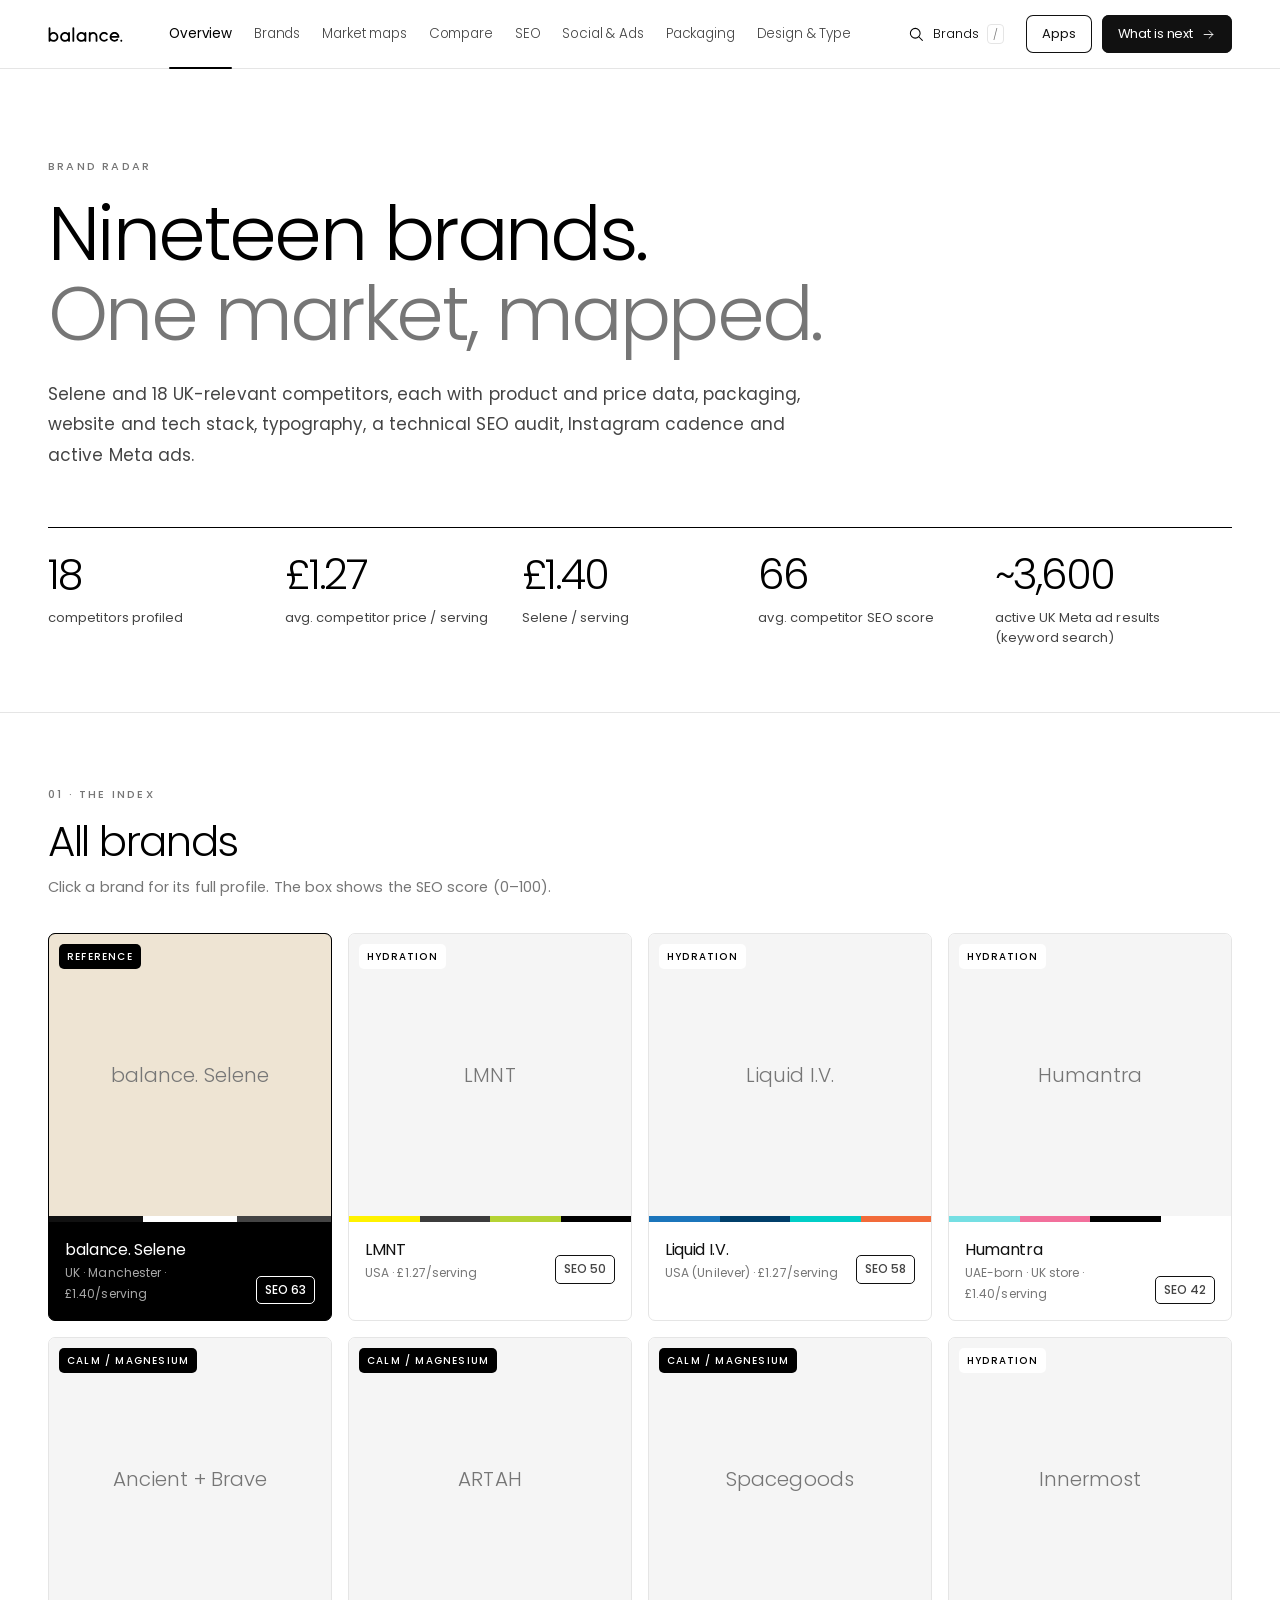
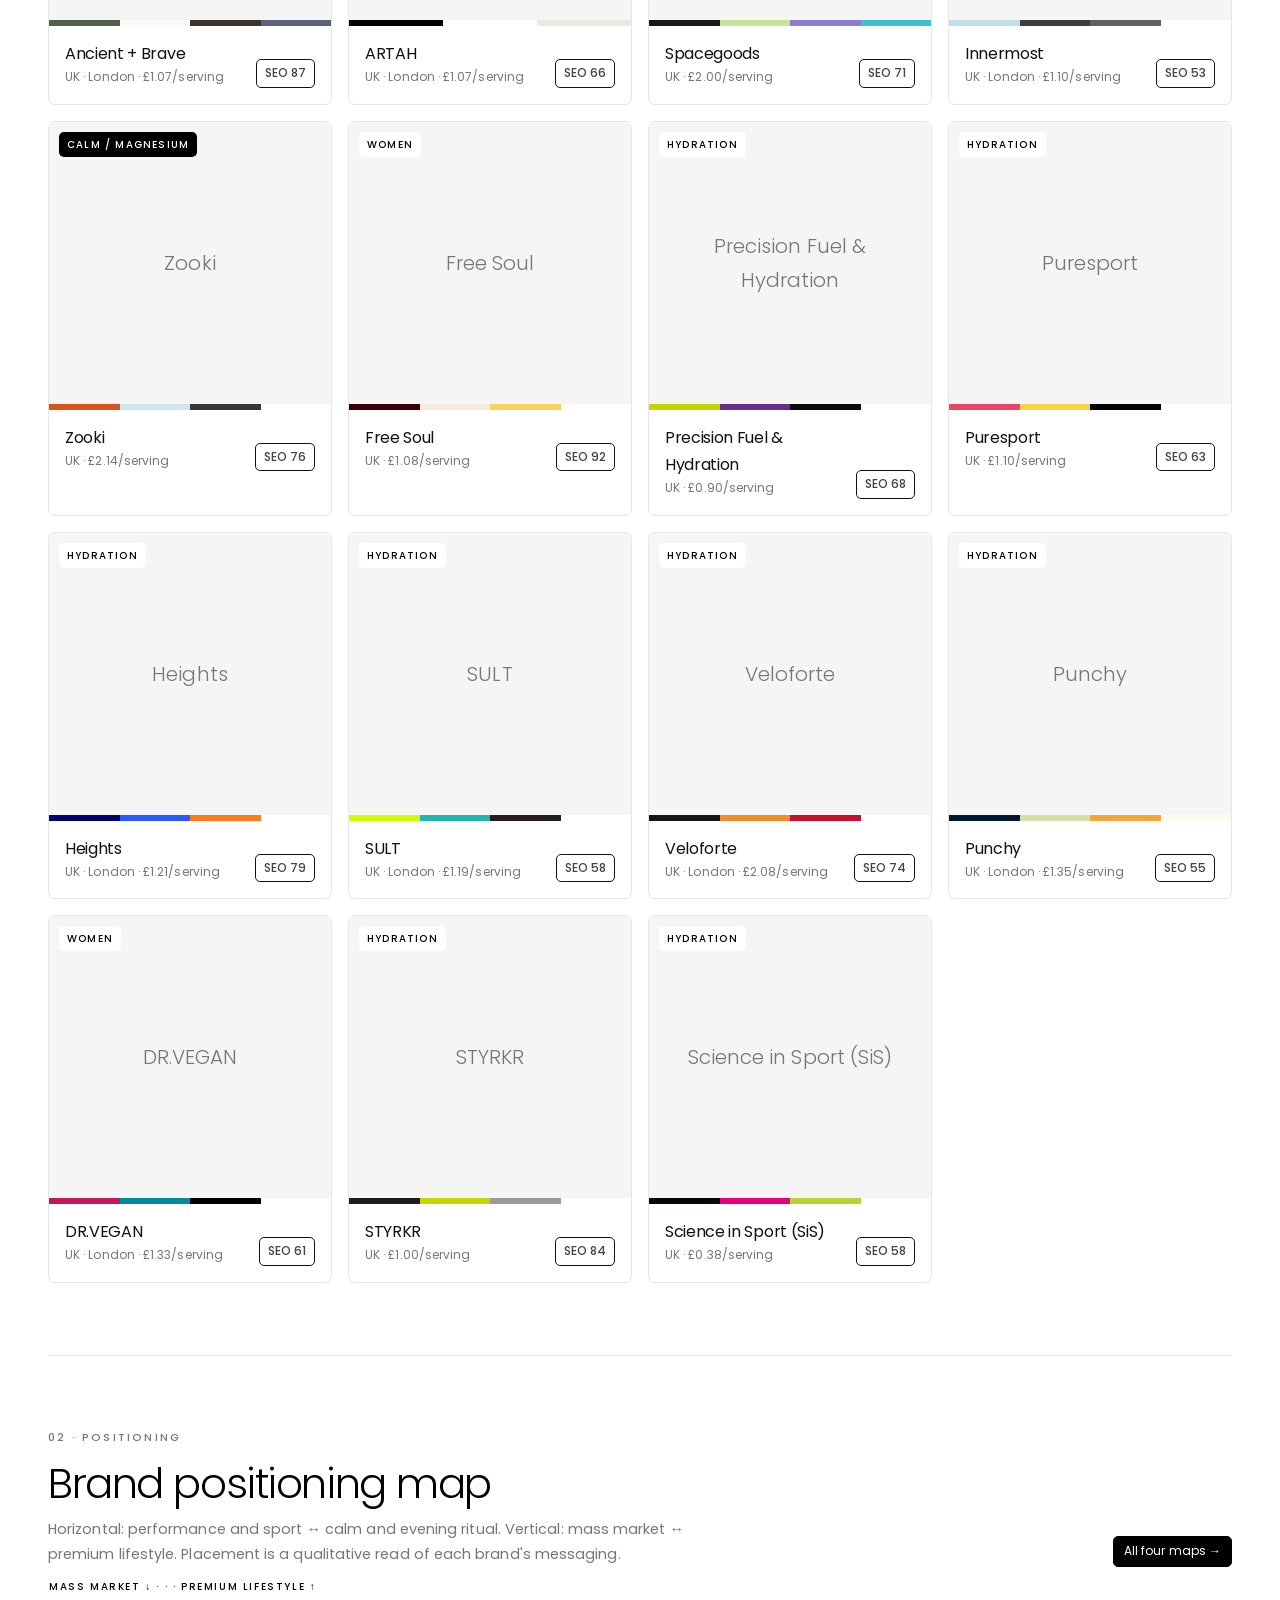
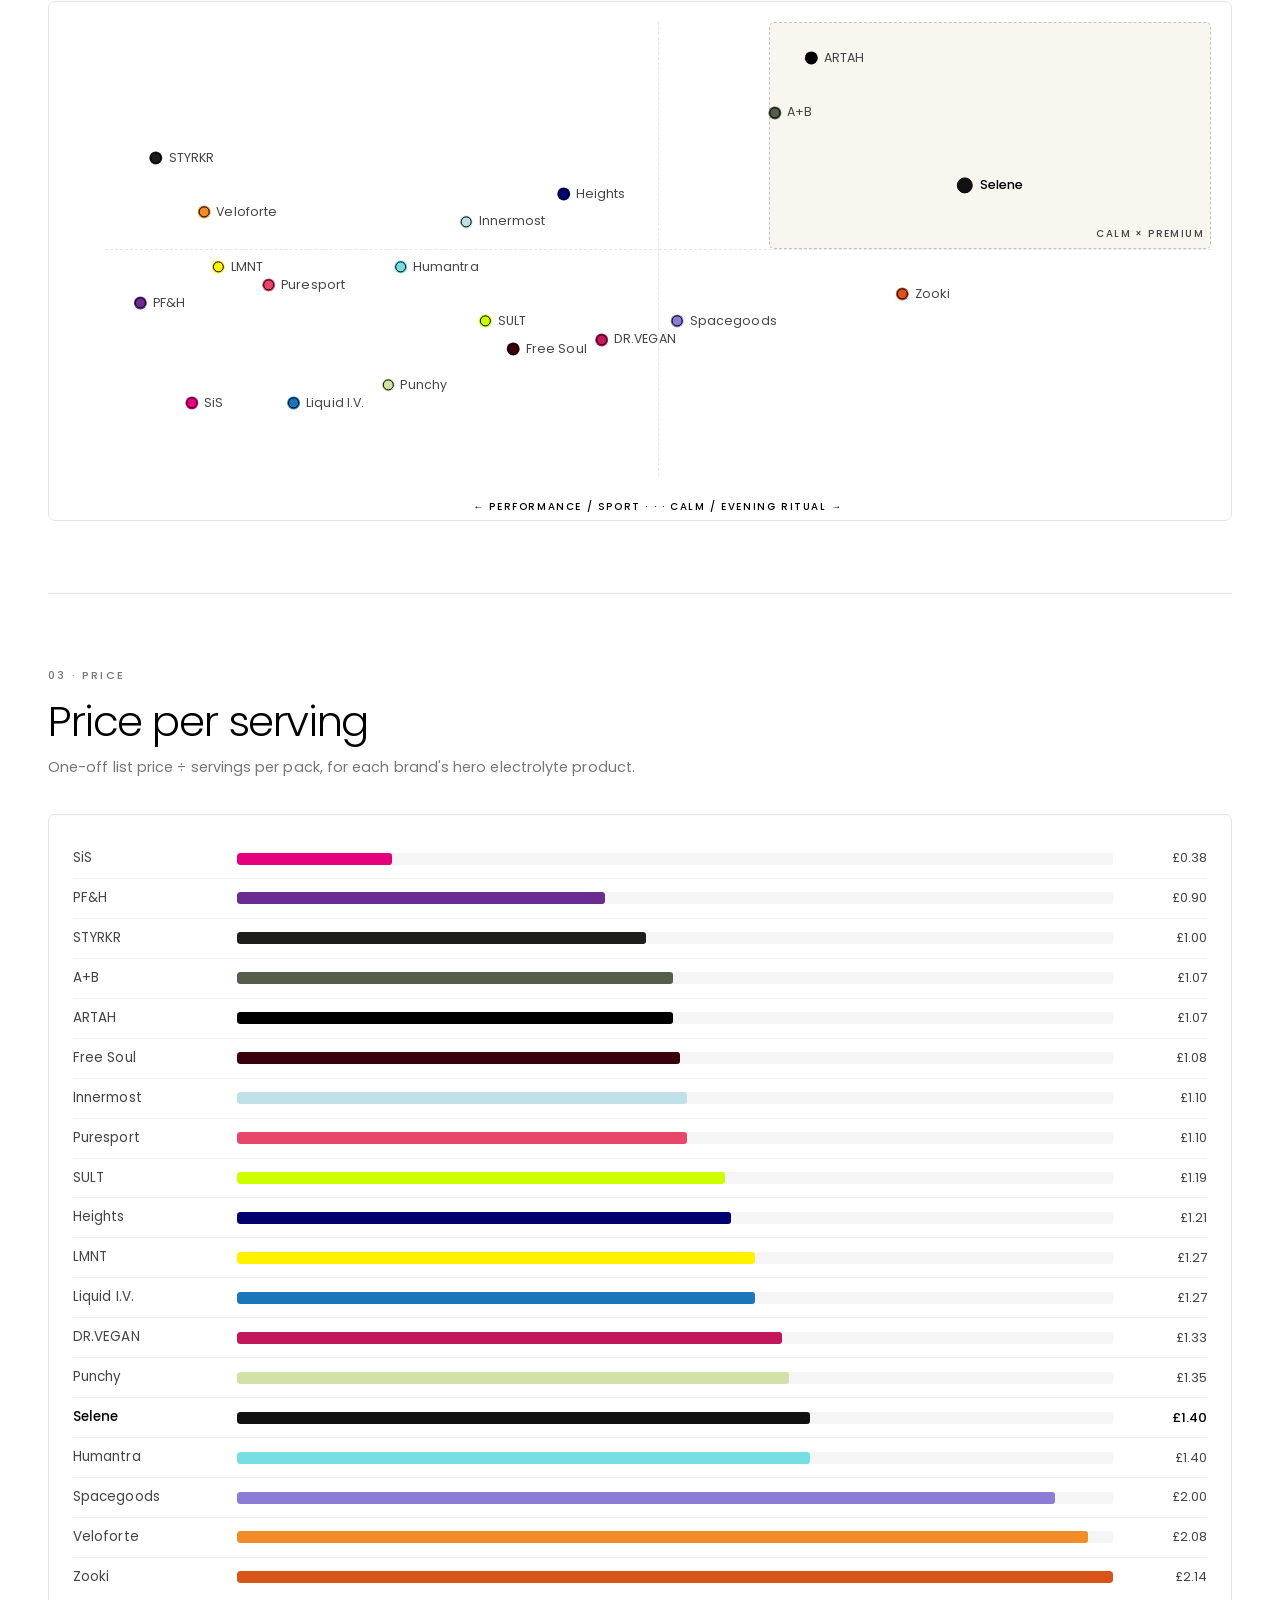
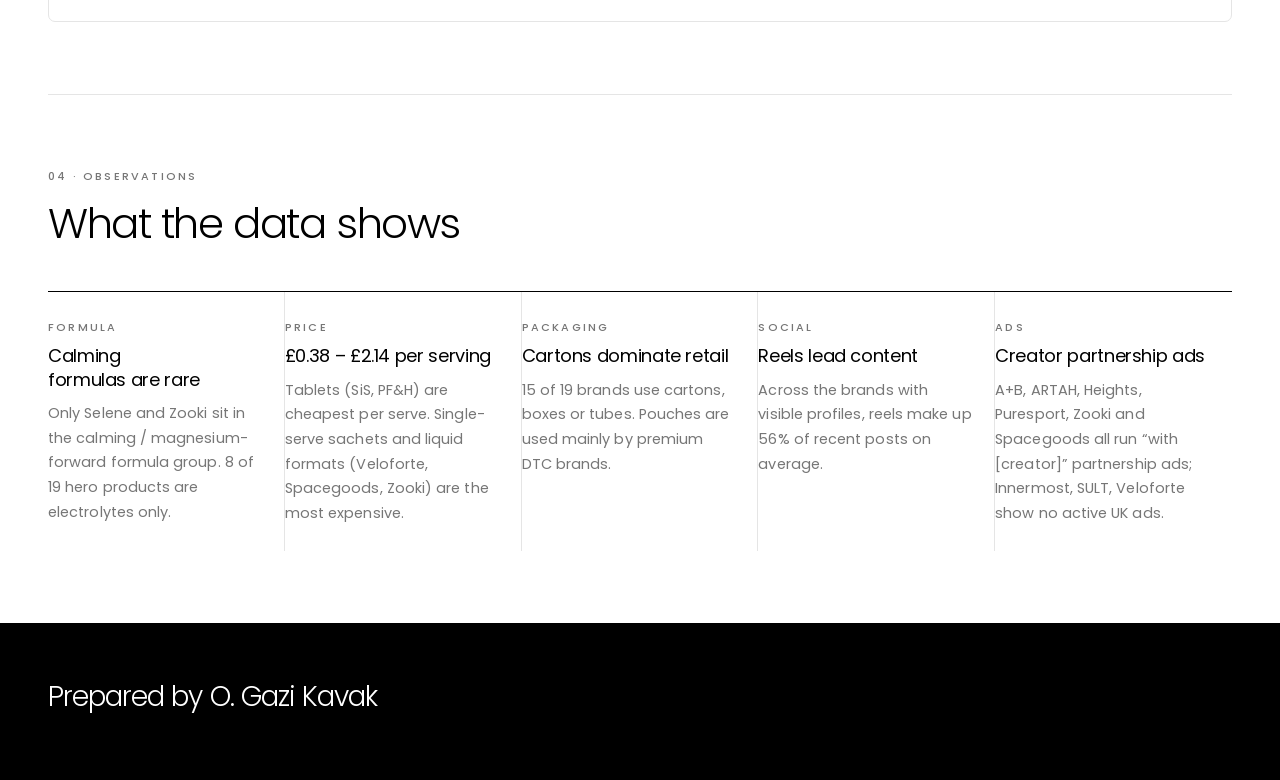
==== commit 1b1e0170: "Add files via upload" ====
--- a/index.html
+++ b/index.html
@@ -42,7 +42,6 @@
 <main id="app"></main>
 <footer class="foot"><div class="wrap">
   <p class="credit" style="margin-top:0">Prepared by O. Gazi Kavak</p>
-  <p style="margin:14px 0 0;color:#aaa;max-width:960px;font-size:12px">Additional sources: <a href="https://www.boots.com/liquid-i-v-hydration-multiplier-electrolyte-powder-mix-tropical-punch-15-sachets-10361502" target="_blank" rel="noopener">Boots (Liquid I.V. UK price)</a> · <a href="https://balancejournal.co/wellness/lmnt-review-uk" target="_blank" rel="noopener">Balance Journal (LMNT UK price)</a> · <a href="https://balancejournal.co/wellness/best-electrolytes-uk" target="_blank" rel="noopener">Balance Journal (UK electrolytes)</a> · <a href="https://www.marieclaire.co.uk/life/health-fitness/electrolytes-benefits" target="_blank" rel="noopener">Marie Claire UK</a> · <a href="https://www.facebook.com/ads/library/" target="_blank" rel="noopener">Meta Ad Library</a>. Positioning placements and packaging scores are qualitative. Ad counts are keyword-search approximations.</p>
 </div></footer>
 <script>
 const BRANDS = [
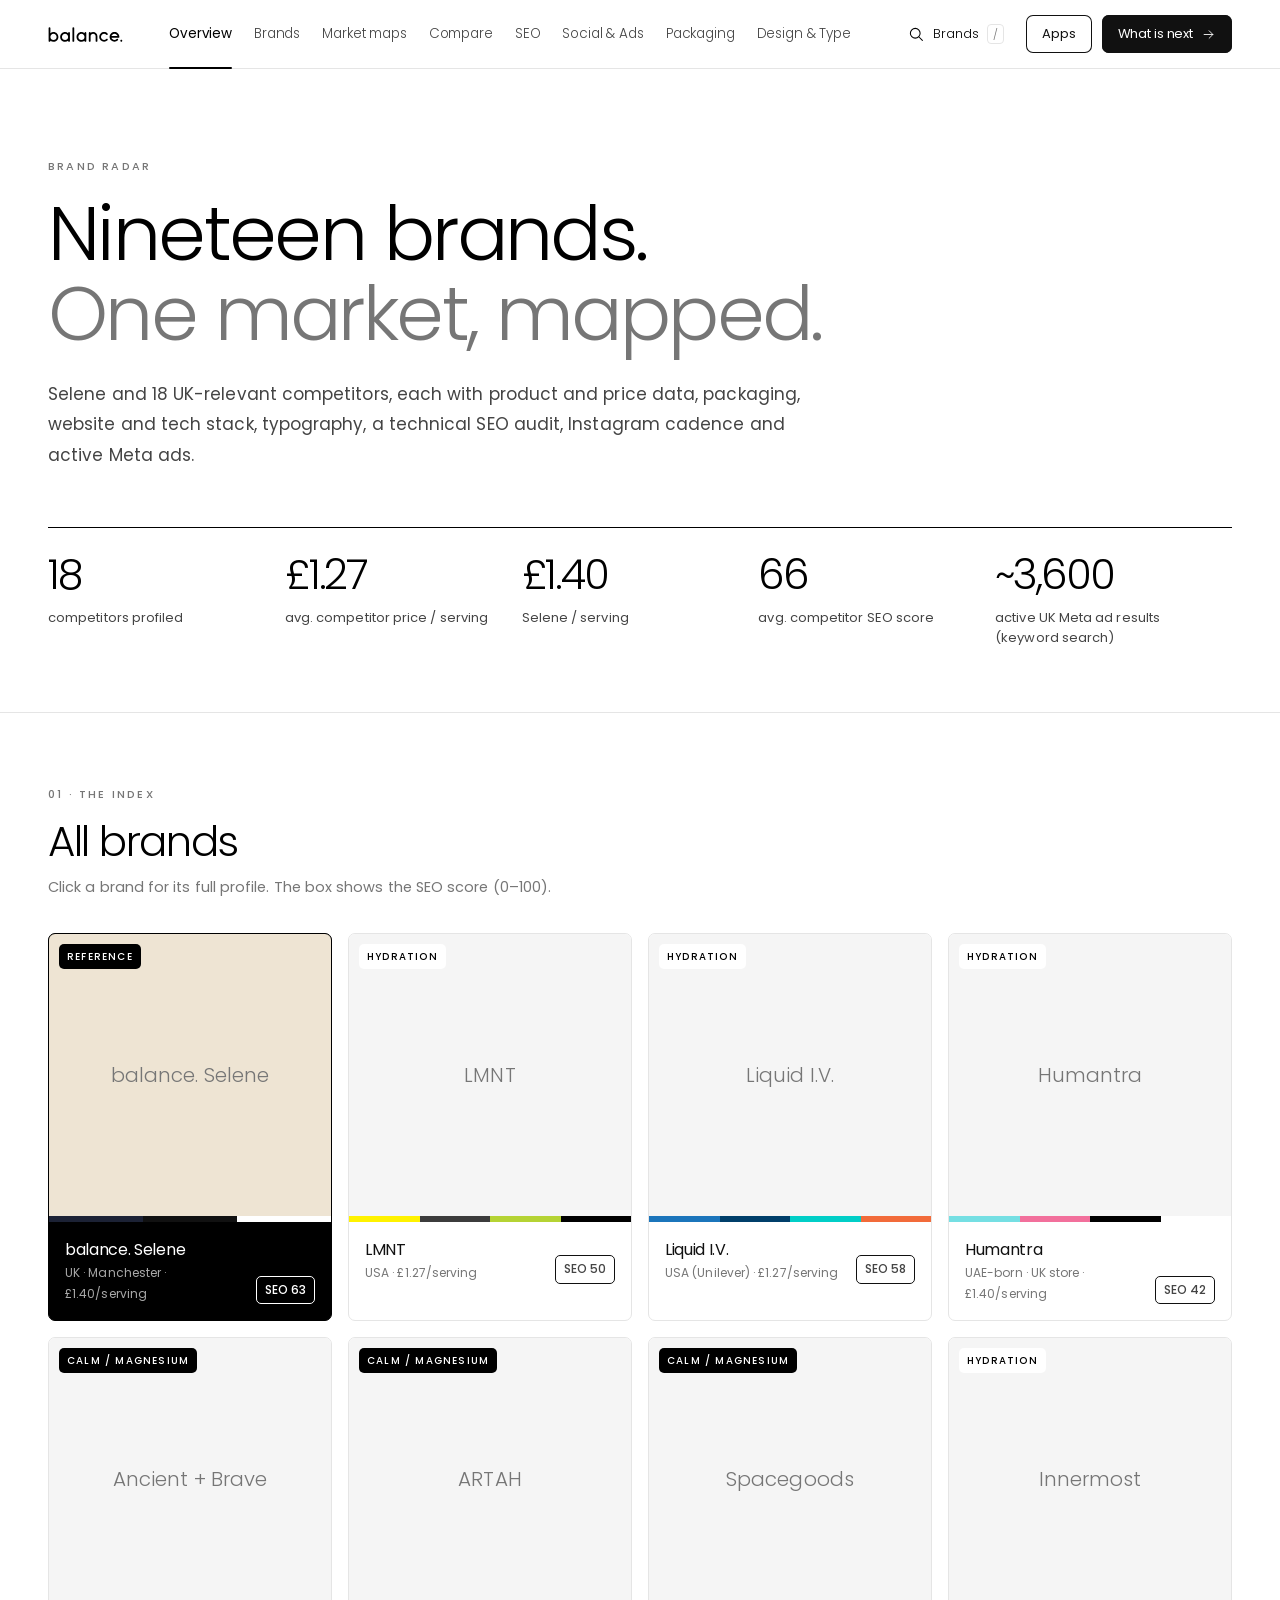
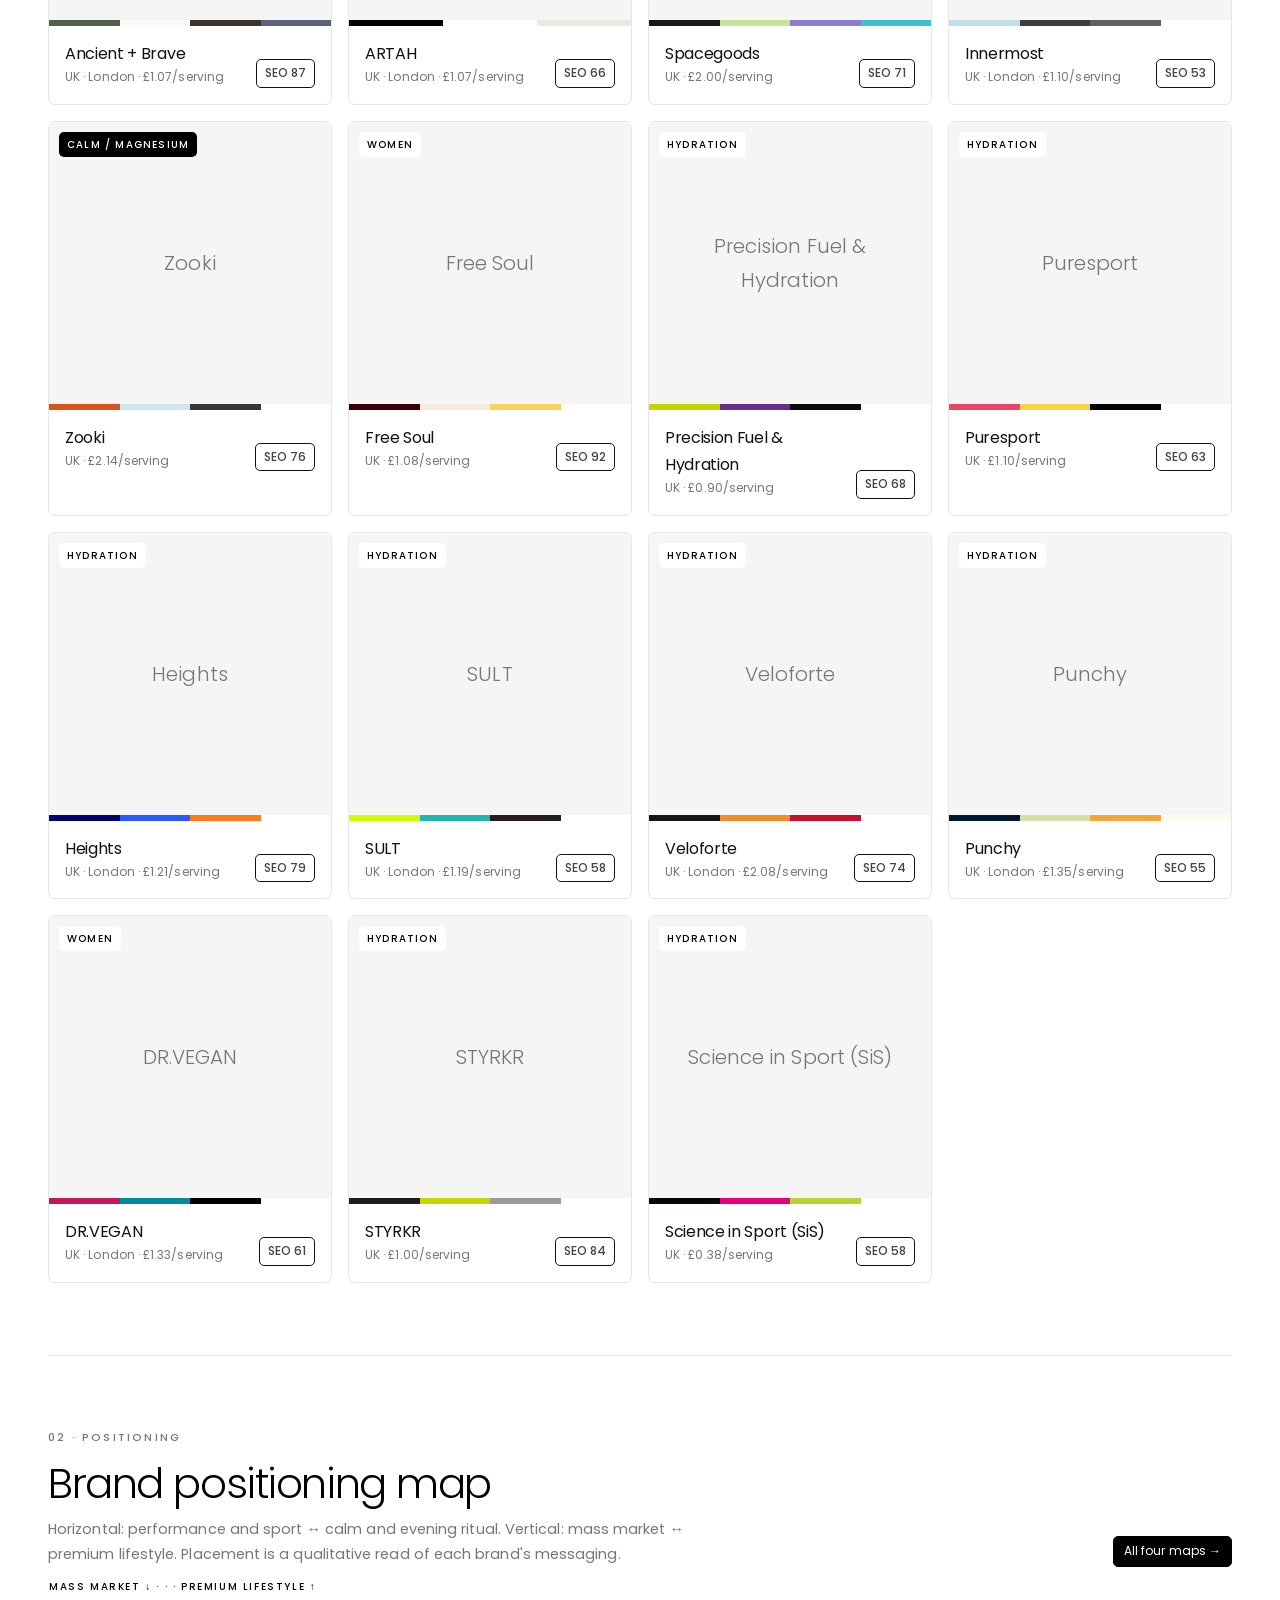
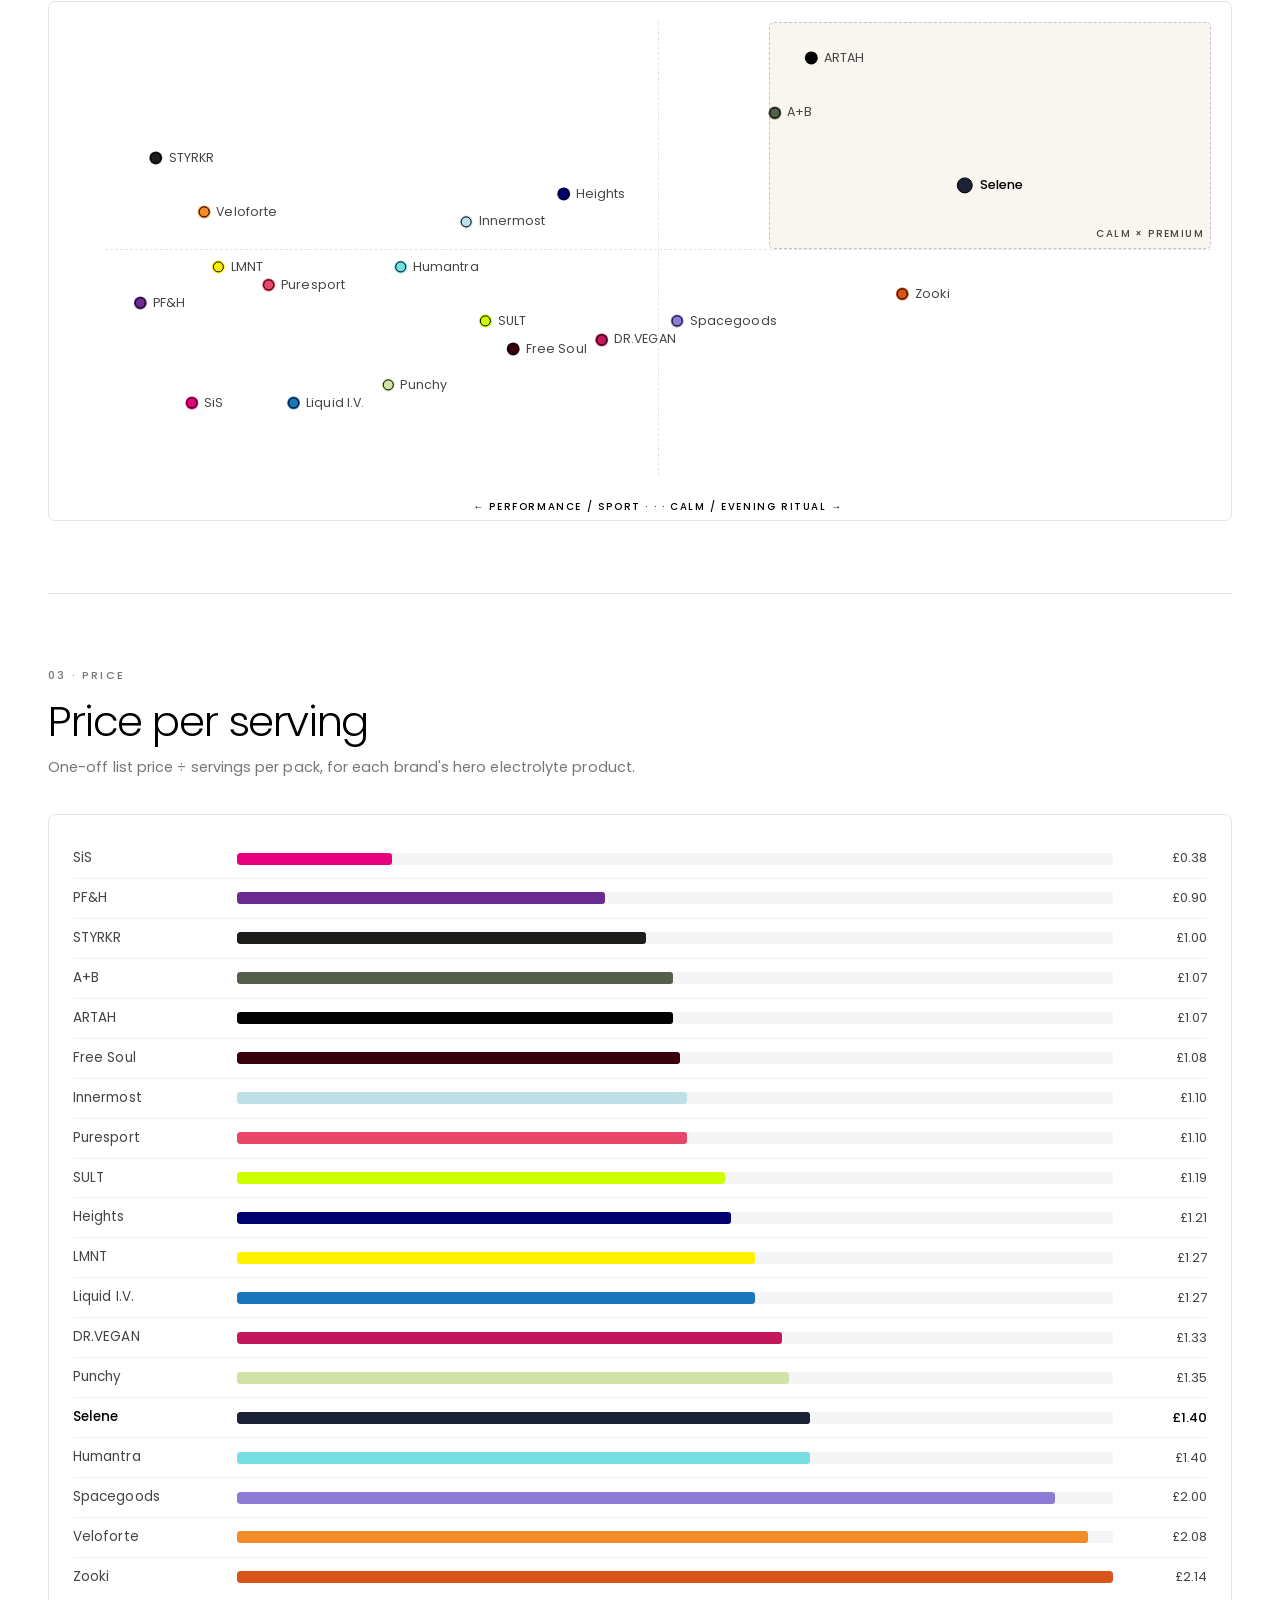
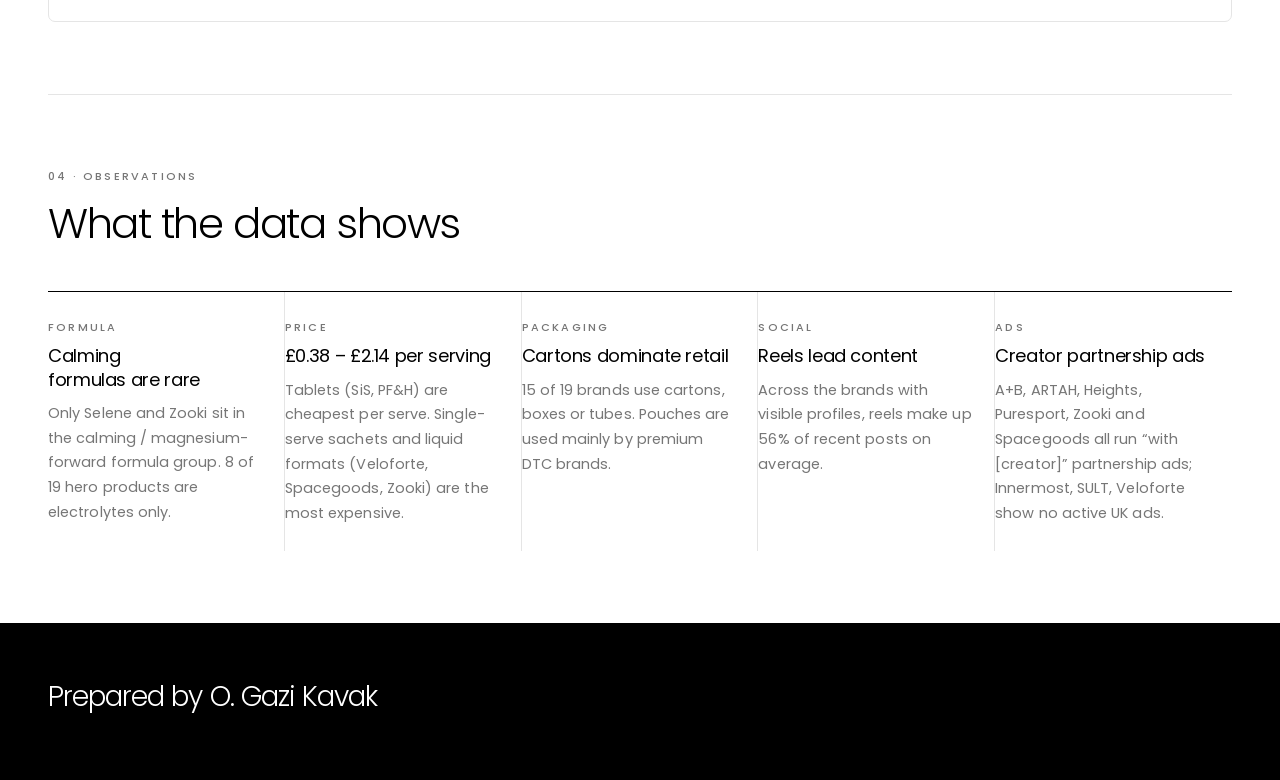
==== commit 8818f3c9: "Add files via upload" ====
--- a/index.html
+++ b/index.html
@@ -57,10 +57,10 @@
  claims:["Vegan","Gluten-free","Non-GMO","Made in the UK","No artificial flavours","No salty aftertaste"],
  sweetener:"Not stated on page",
  img:"https://cdn.shopify.com/s/files/1/0950/1022/6523/files/front_pouch3.png?width=900",
- pack:"Matte black stand-up pouch with a small white lowercase “balance.” wordmark. Monochrome, minimal, single SKU. Elegant but close to ARTAH's black pouch on shelf and in feeds.",
- packTags:["Pouch","Black","Minimal","Single flavour"],
+ pack:"Frosted stand-up pouch holding dark navy sachets with black detailing and a white lowercase “balance.” wordmark. Navy and black, minimal, single SKU. Reads dark on shelf and in feeds, so it sits near ARTAH's black pouch, but the navy gives it its own tone.",
+ packTags:["Pouch","Dark navy","Black","Minimal","Single flavour"],
  webTone:"Clean white storefront, black “Subscribe & Save” CTA, lifestyle photography, community (balanceclub) and blog content. Everything set in Poppins.",
- palette:["#111111","#FFFFFF","#444444"],
+ palette:["#1C2235","#111111","#FFFFFF"],
  fh:{real:"Poppins",prev:"Poppins",w:600,lic:"Google Fonts (free)"}, fb:{real:"Poppins",prev:"Poppins",w:400,lic:"Google Fonts (free)"},
  platform:"Shopify", apps:["Klaviyo","Judge.me","Gorgias","Rebuy","Growave","Tidio","GTM","TikTok pixel","Pinterest tag","Klarna","Shop Pay"],
  social:["Instagram @balanceclubuk","TikTok @balanceclubuk"],
@@ -1783,11 +1783,11 @@
 };
 
 const PKG={
- selene:{outer:"Stand-up pouch (20 sachets inside)",unit:"Slim stick sachet, black",refill:false,recycle:"Not stated",flavourCode:false,numbers:"On sachet side (mg list)",markSize:"Small",retail:"Low (pouch, no hang/shelf carton)",
-  hierarchy:["Brand wordmark","Product name","—"],typeOnPack:"Lowercase sans wordmark set vertically on sachets",colourTemp:"Dark / monochrome",
+ selene:{outer:"Stand-up pouch (20 sachets inside)",unit:"Slim stick sachet, dark navy",refill:false,recycle:"Not stated",flavourCode:false,numbers:"On sachet side (mg list)",markSize:"Small",retail:"Low (pouch, no hang/shelf carton)",
+  hierarchy:["Brand wordmark","Product name","—"],typeOnPack:"Lowercase sans wordmark set vertically on sachets",colourTemp:"Dark navy + black",
   sc:[2,4,2,1,3],
-  good:["Black sachets look premium and photograph well in piles (strong flat-lay content)","Ingredient amounts printed beside the sachet in campaign imagery","Single colour language matches the minimal brand"],
-  bad:["The pouch front doesn't say what the product does (calm / evening) at shelf distance","Visually close to ARTAH's black pouch","No flavour or benefit colour cue, so it can't scale to a range","No carton format for stockists"]},
+  good:["Dark navy sachets look premium and photograph well in piles (strong flat-lay content)","Ingredient amounts printed beside the sachet in campaign imagery","Navy-and-black colour language matches the minimal brand"],
+  bad:["The pouch front doesn't say what the product does (calm / evening) at shelf distance","Reads dark at a distance, close to ARTAH's black pouch","No flavour or benefit colour cue, so it can't scale to a range","No carton format for stockists"]},
  lmnt:{outer:"Folding carton (30 sticks) that opens into a shelf display",unit:"Stick pack with flavour colour band",refill:false,recycle:"Not stated",flavourCode:true,numbers:"Front: 1000 mg / 200 mg / 60 mg",markSize:"Large, boxed logo",retail:"High (display-ready carton)",
   hierarchy:["Logo block","mg data panel","Flavour band"],typeOnPack:"Heavy geometric sans, numbers as hero",colourTemp:"Dark charcoal + one neon accent",
   sc:[4,3,5,4,3],
@@ -1812,7 +1812,7 @@
   hierarchy:["Wordmark","Product name","—"],typeOnPack:"Wide-tracked grotesk caps",colourTemp:"Black / white",
   sc:[3,5,2,2,4],
   good:["Luxury minimalism, shown next to press badges (Vogue, Tatler)","Consistent black across the whole range"],
-  bad:["Same black-pouch code as Selene","Little benefit information on pack"]},
+  bad:["Dark-pouch code close to Selene's navy and black","Little benefit information on pack"]},
  spacegoods:{outer:"Gradient carton (10 sachets) or pouch",unit:"Gradient stick sachet",refill:false,recycle:"Not stated",flavourCode:true,numbers:"No",markSize:"Medium",retail:"Medium",
   hierarchy:["Gradient colour","Product name (“hydro dust”)","Brand"],typeOnPack:"Lowercase rounded grotesk",colourTemp:"Holographic gradients",
   sc:[4,3,2,4,5],
@@ -1859,7 +1859,7 @@
  pfh:[0,1,1,0,0,1,0], puresport:[1,1,1,0,1,1,0], heights:[1,1,1,0,1,1,1], sult:[1,1,1,0,0,0,0], veloforte:[1,1,1,0,0,1,0],
  punchy:[1,1,1,1,0,0,0], drvegan:[1,0,1,1,1,1,1], styrkr:[1,1,1,1,1,1,0], sis:[0,0,1,1,1,0,0]
 };
-const ACCENT = {selene:"#111111",lmnt:"#FFF200",liquidiv:"#1B75BB",humantra:"#75DFE3",ab:"#535F4A",artah:"#000000",spacegoods:"#8E7BD6",innermost:"#BFE0E6",zooki:"#D85418",freesoul:"#39000B",
+const ACCENT = {selene:"#1C2235",lmnt:"#FFF200",liquidiv:"#1B75BB",humantra:"#75DFE3",ab:"#535F4A",artah:"#000000",spacegoods:"#8E7BD6",innermost:"#BFE0E6",zooki:"#D85418",freesoul:"#39000B",
  pfh:"#6A2C91",puresport:"#E8476A",heights:"#010071",sult:"#CDFF00",veloforte:"#F28C28",punchy:"#D1E2A9",drvegan:"#C2185B",styrkr:"#1D1D1B",sis:"#E6007E"};
 const SOCIAL = {
  selene:[["Instagram","https://www.instagram.com/balanceclubuk/"],["TikTok","https://www.tiktok.com/@balanceclubuk"]],
--- a/site.css
+++ b/site.css
@@ -477,7 +477,7 @@
 .rp .phase-h .n{font-size:11px;font-weight:500;letter-spacing:.2em;color:var(--g4)}
 .rp .phase-h h3{flex:1 1 300px;font-size:clamp(19px,2.2vw,24px);font-weight:300;letter-spacing:var(--ls);margin:0}
 .rp .phase-h .sub{font-size:12.5px;color:var(--g4)}
-.rp .task{display:grid;grid-template-columns:1fr 100px 150px;gap:24px;padding:18px 0;border-bottom:1px solid var(--hair);align-items:start}
+.rp .task{display:grid;grid-template-columns:1fr 150px;gap:24px;padding:18px 0;border-bottom:1px solid var(--hair);align-items:start}
 .rp .task .t b{font-weight:500;color:var(--k);font-size:15px;display:block;margin-bottom:4px}
 .rp .task .t span{font-size:13.5px;line-height:1.7;color:var(--g5)}
 .rp .task .m{font-size:10.5px;font-weight:500;letter-spacing:.12em;text-transform:uppercase;color:var(--g4);padding-top:4px;white-space:nowrap}
